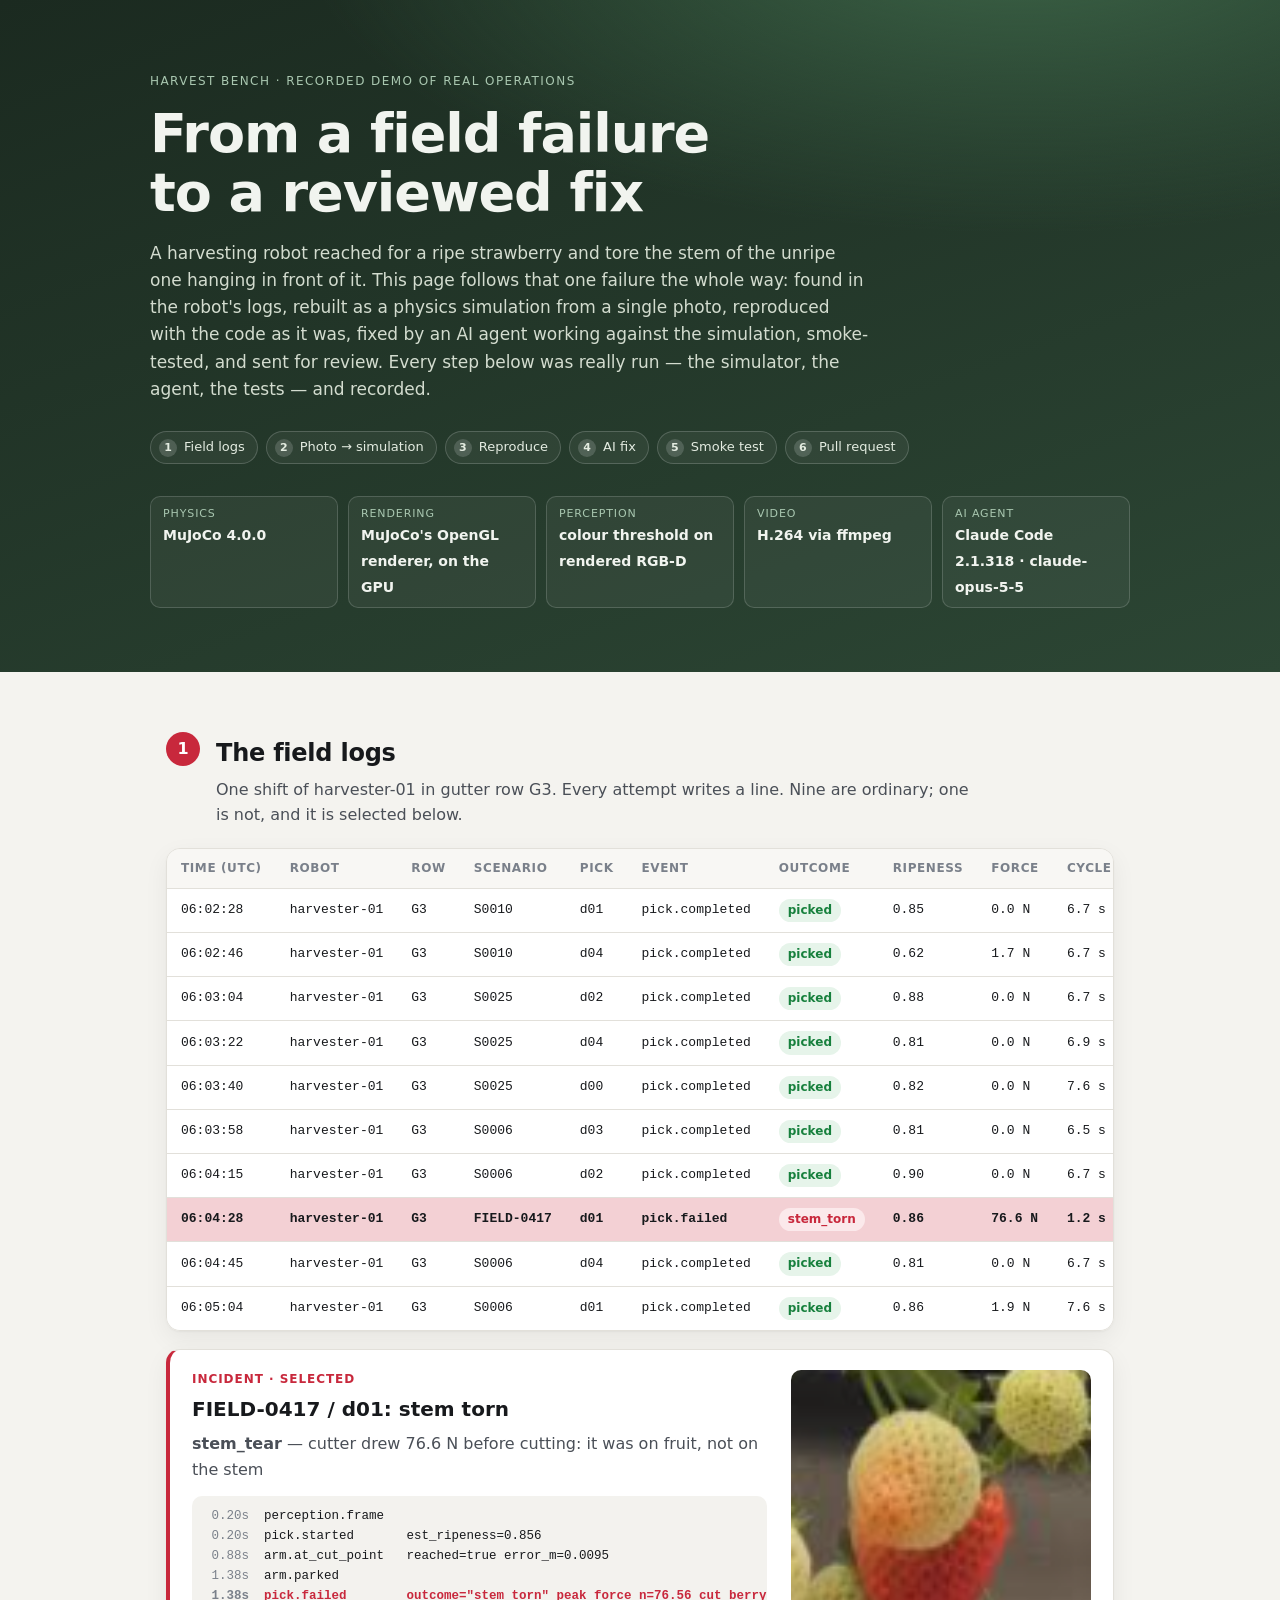
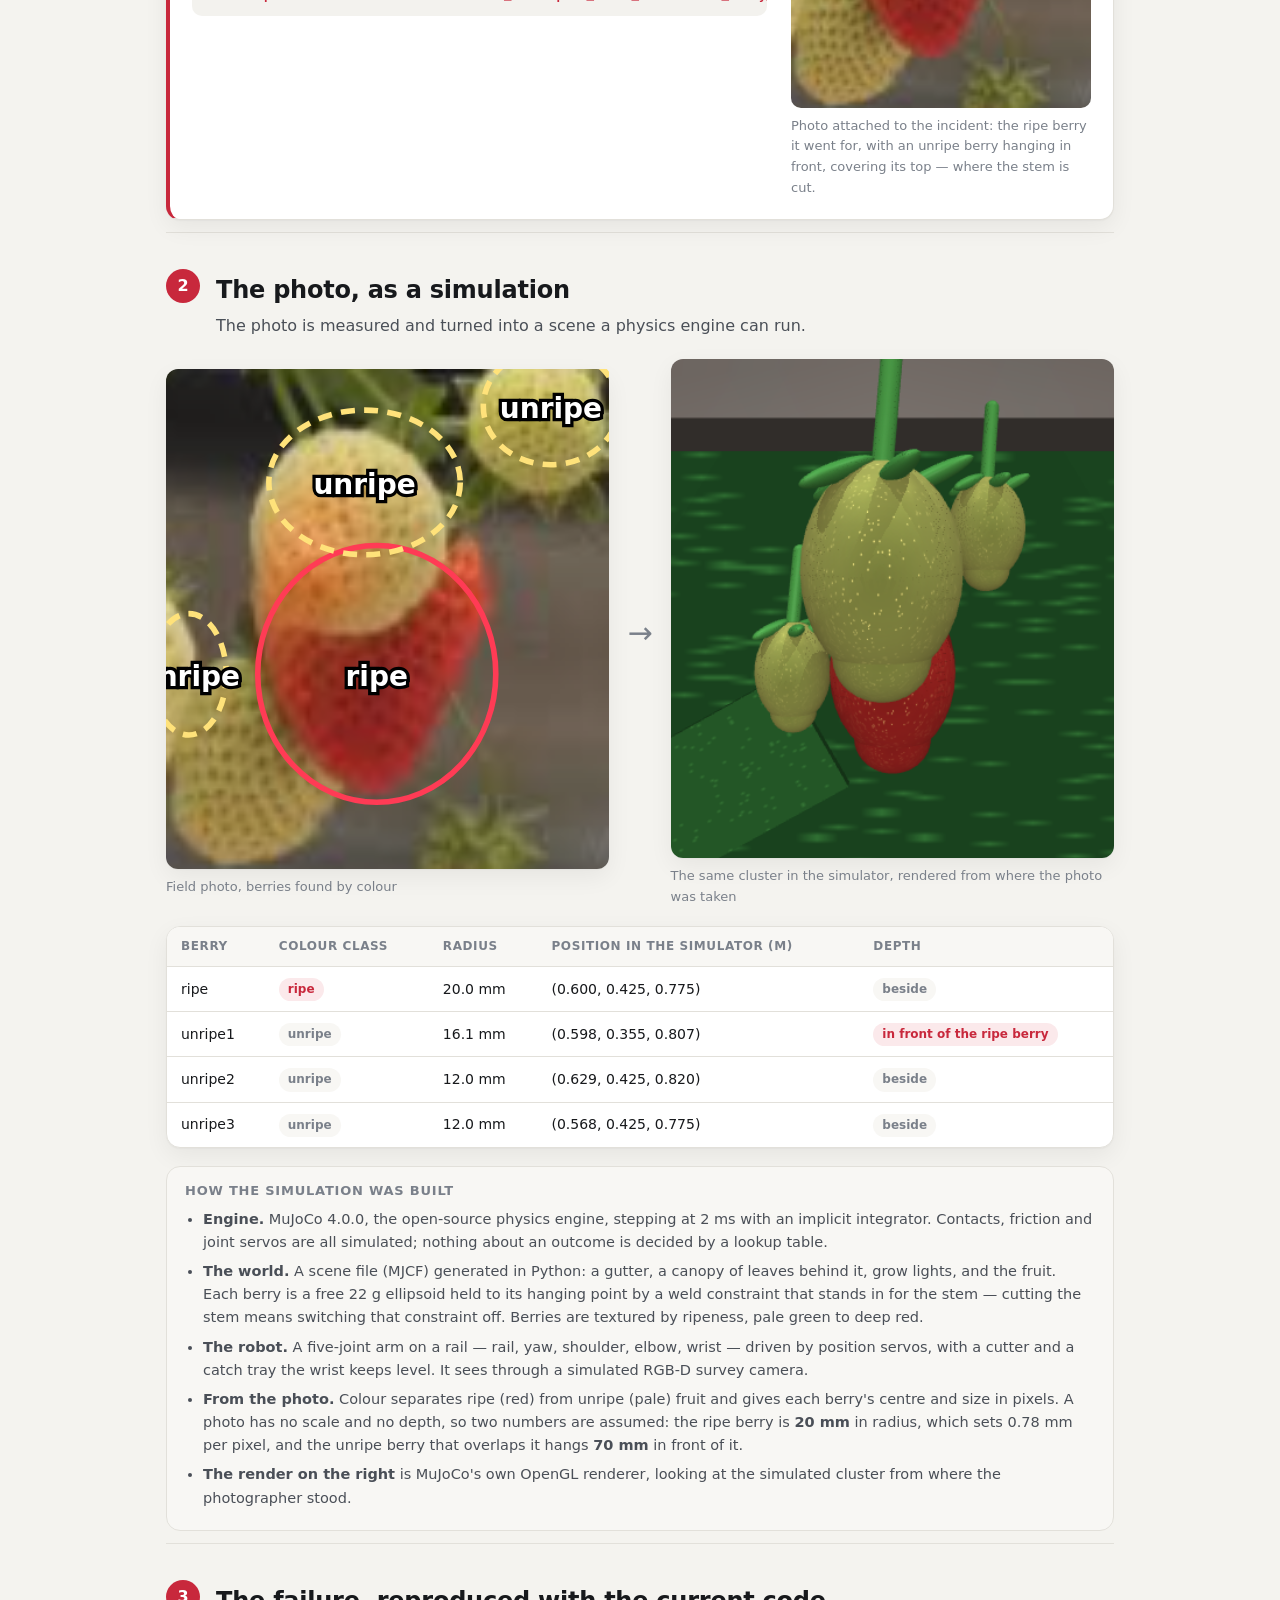
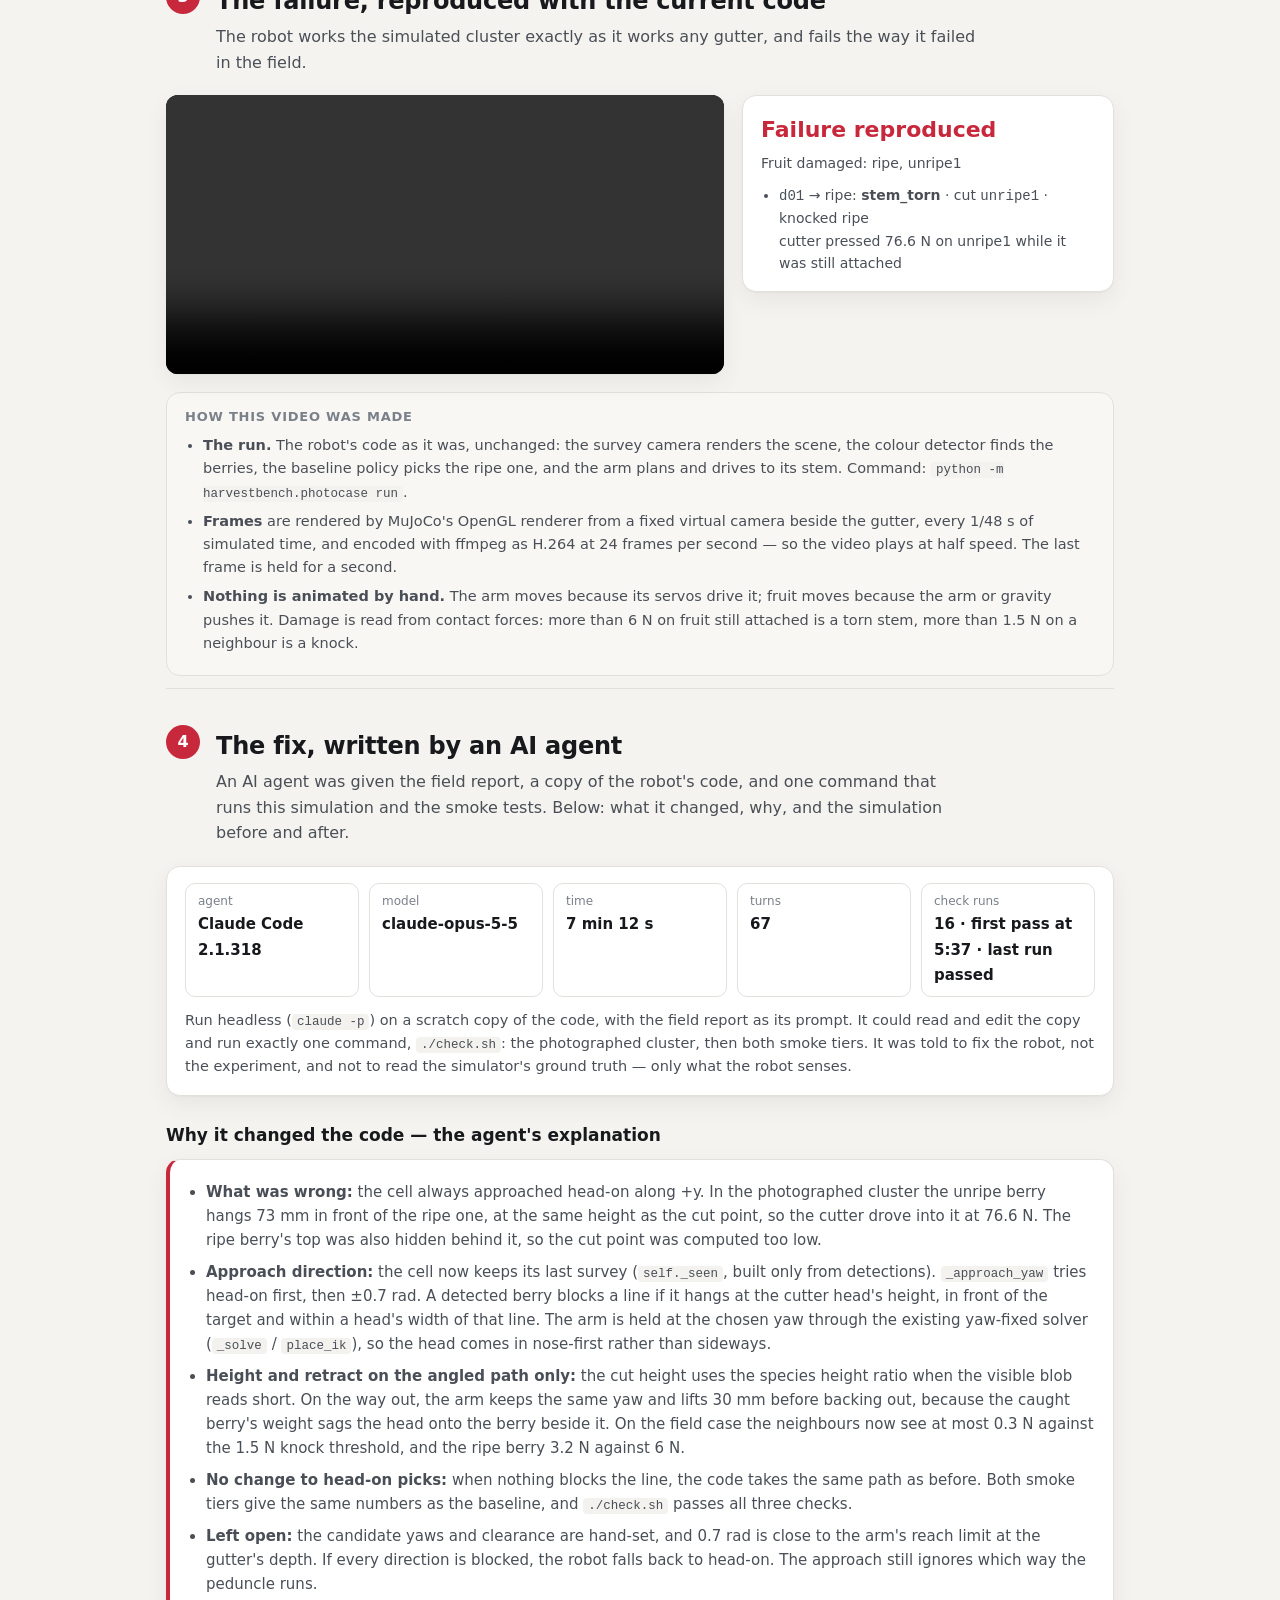
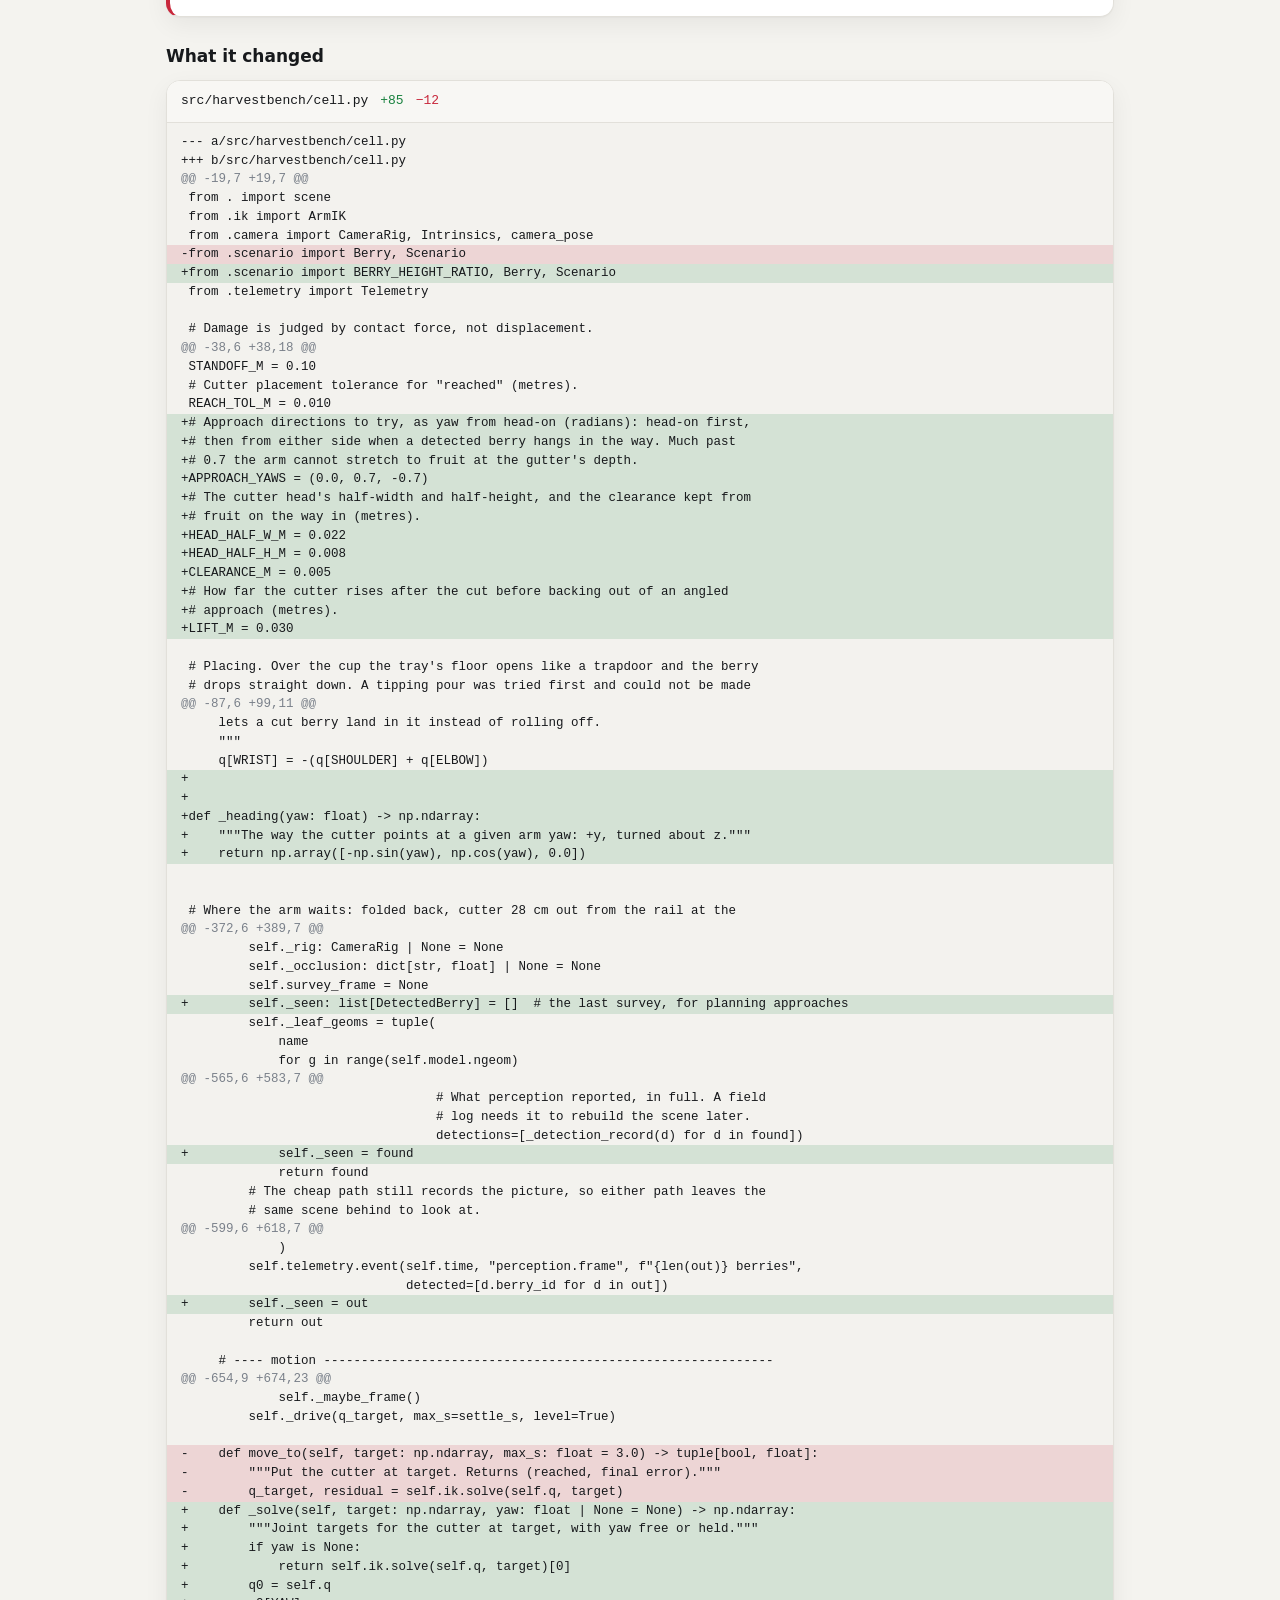
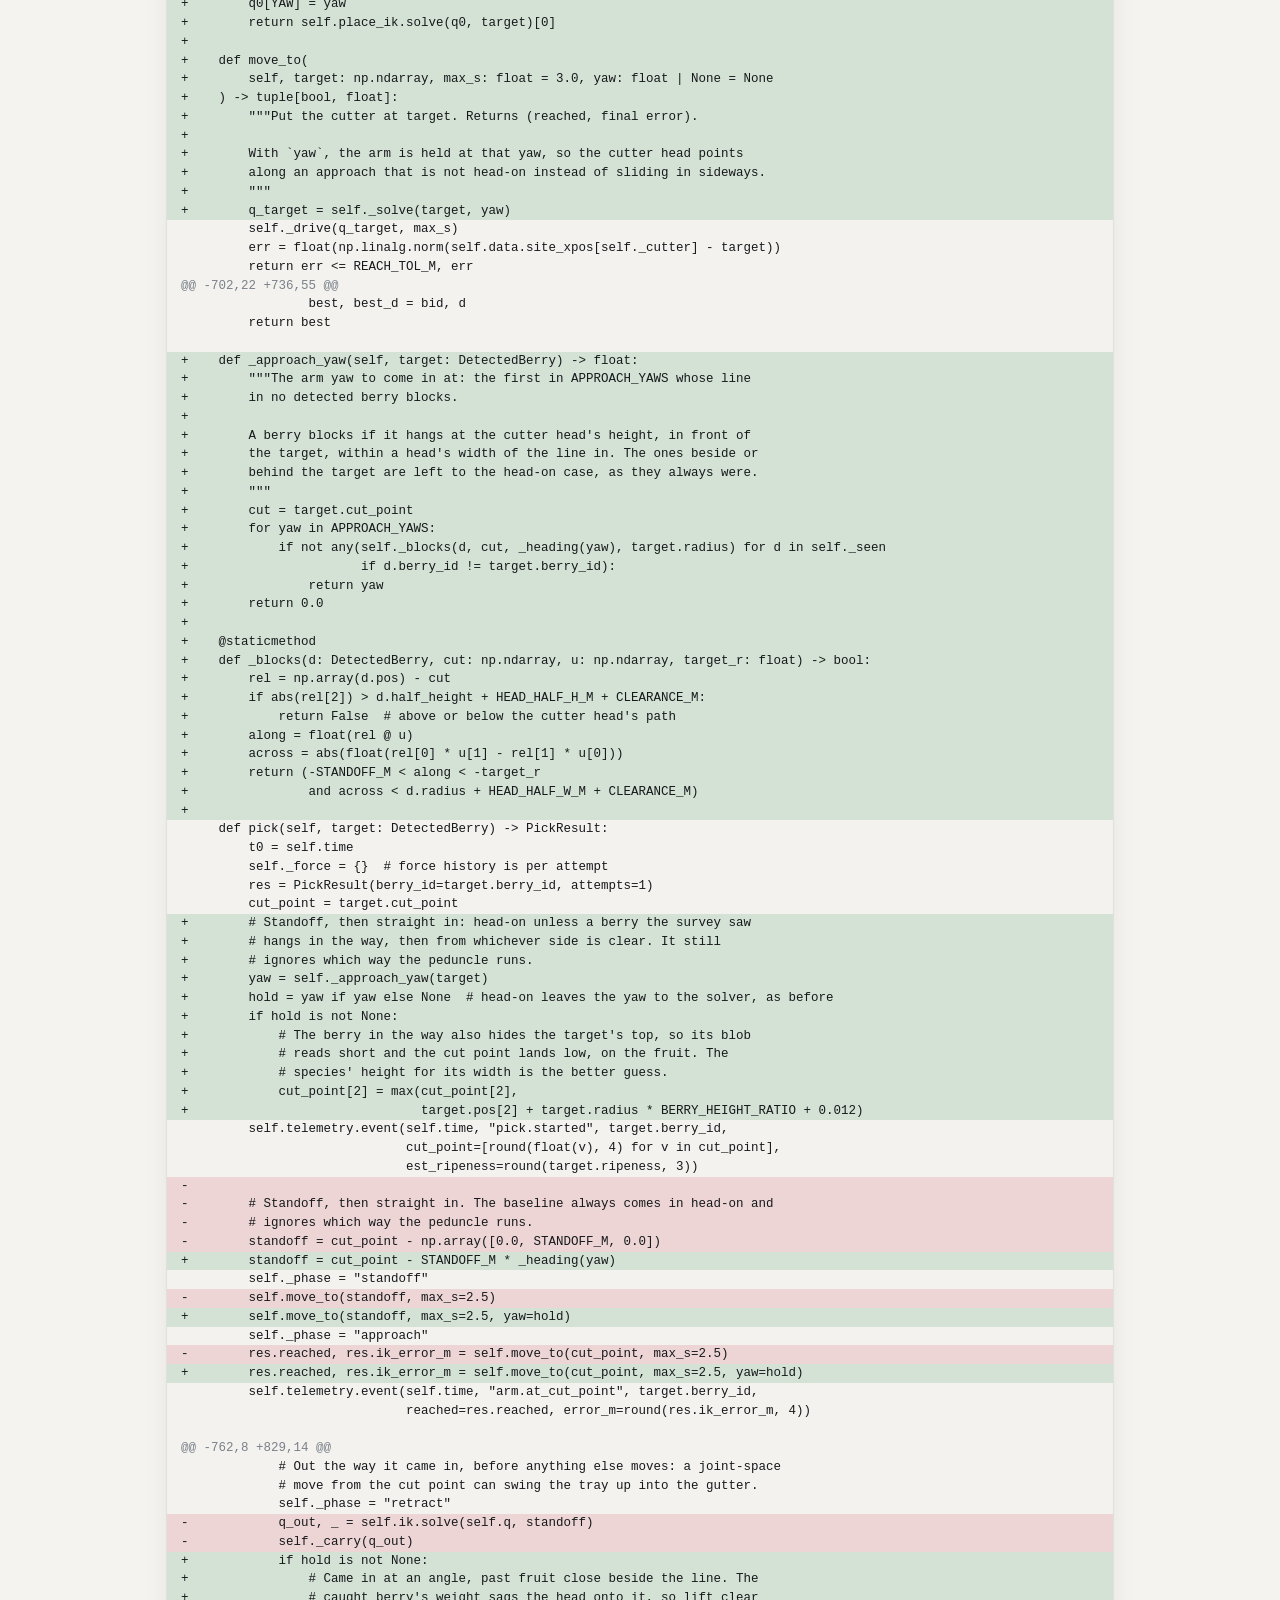
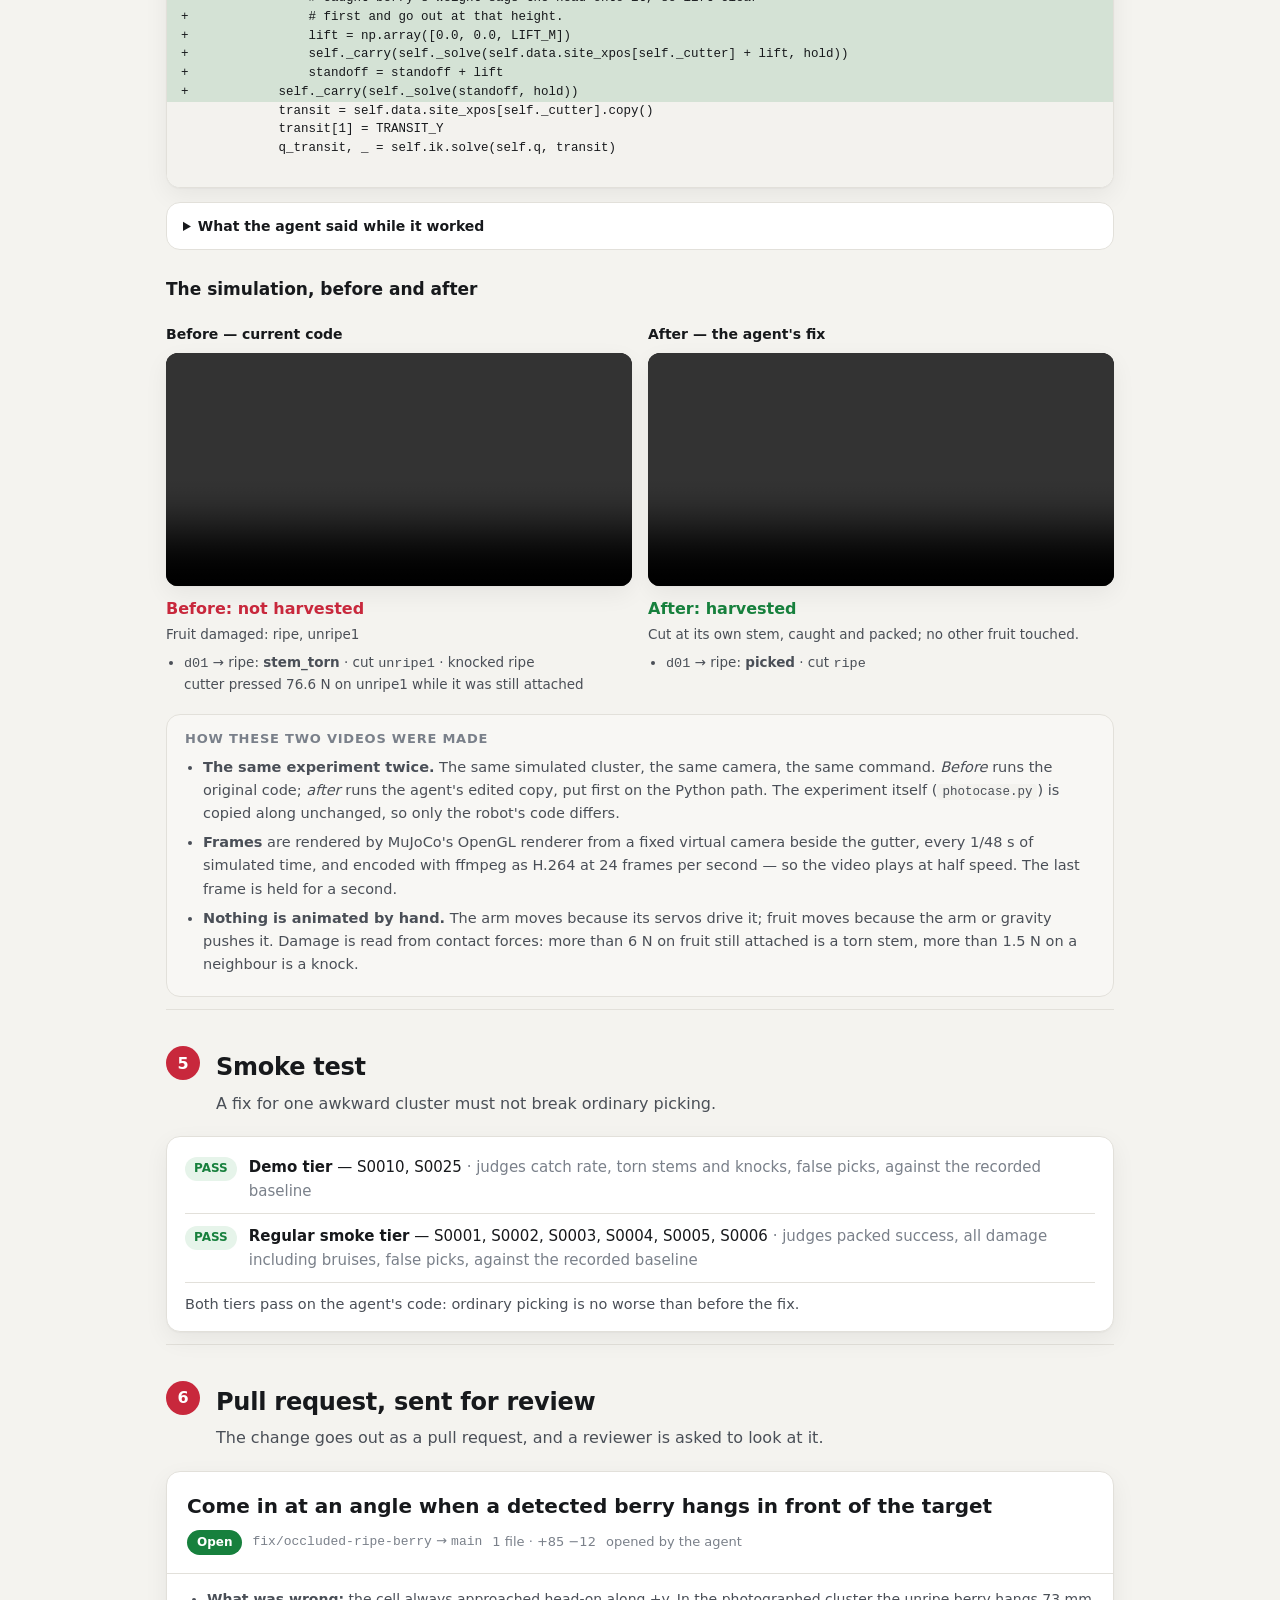
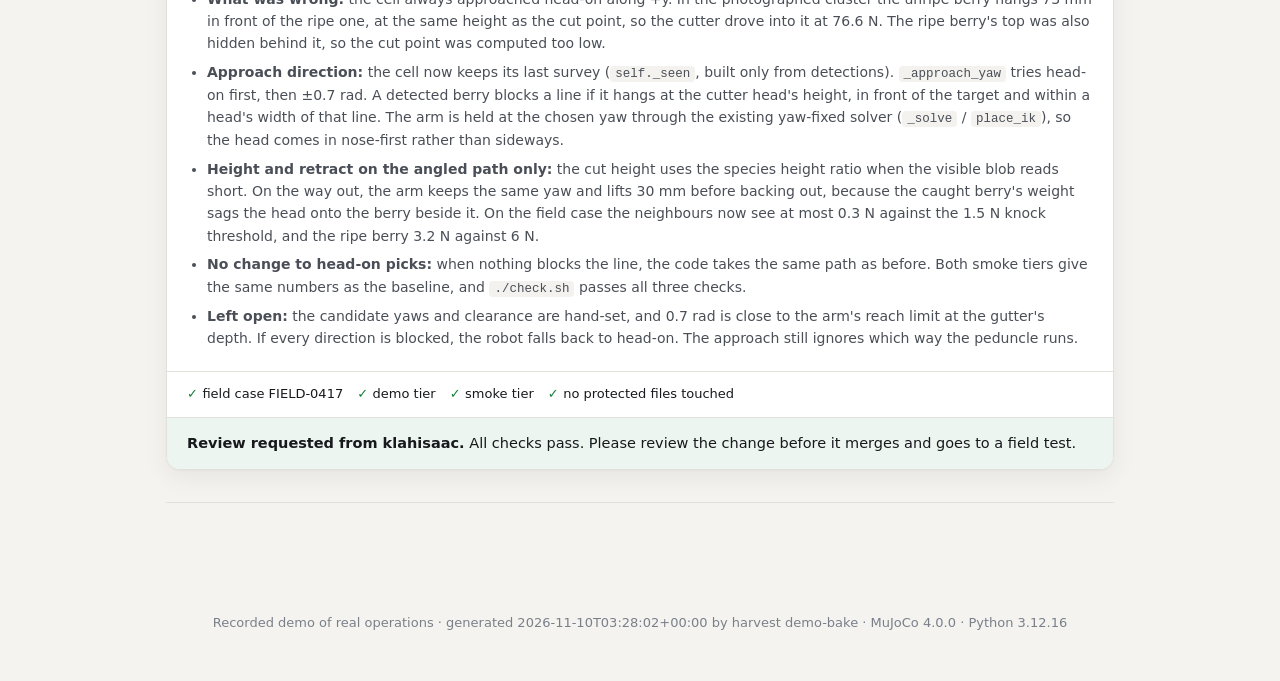
==== web/index.html @ d5014c85 "Strawberry Harvest Bench: a simulation-first bench for a harvesting robot A MuJoCo cell with a five-" ====
<!doctype html>
<html lang="en">
<head>
<meta charset="utf-8">
<meta name="viewport" content="width=device-width, initial-scale=1">
<title>Field Failure to Fix</title>
<meta name="description" content="A recorded demo of real operations. A strawberry-harvesting robot fails in the field. Its log and a photo become a physics simulation, an AI agent fixes the code against it, the fix is smoke-tested, and a pull request goes out for review.">
<link rel="icon" href="data:,">
<link rel="stylesheet" href="demo.css">
</head>
<body>

<header class="hero">
  <div class="hero-inner">
    <p class="eyebrow">Harvest Bench · recorded demo of real operations</p>
    <h1>From a field failure<br>to a reviewed fix</h1>
    <p class="lede">A harvesting robot reached for a ripe strawberry and tore the stem of the unripe
      one hanging in front of it. This page follows that one failure the whole way: found in the
      robot's logs, rebuilt as a physics simulation from a single photo, reproduced with the code as
      it was, fixed by an AI agent working against the simulation, smoke-tested, and sent for review.
      Every step below was really run — the simulator, the agent, the tests — and recorded.</p>
    <ol class="flow" aria-label="The steps">
      <li><a href="#step1">Field logs</a></li><li><a href="#step2">Photo → simulation</a></li>
      <li><a href="#step3">Reproduce</a></li><li><a href="#step4">AI fix</a></li>
      <li><a href="#step5">Smoke test</a></li><li><a href="#step6">Pull request</a></li>
    </ol>
    <div class="stack" id="stack"></div>
  </div>
</header>

<main>

  <section class="step" id="step1">
    <header class="step-head">
      <span class="step-num">1</span>
      <div><h2>The field logs</h2>
        <p>One shift of harvester-01 in gutter row G3. Every attempt writes a line. Nine are
          ordinary; one is not, and it is selected below.</p></div>
    </header>
    <div class="card flush"><table class="log" id="logTable"></table></div>
    <div class="incident">
      <div class="incident-text">
        <p class="label">Incident · selected</p>
        <h3 id="incTitle"></h3>
        <p id="incWhy" class="why"></p>
        <div class="timeline" id="incEvents"></div>
      </div>
      <figure class="photo">
        <img src="demo/field-photo.png" alt="Field photo: a ripe red strawberry with an unripe pale one hanging in front of it">
        <figcaption>Photo attached to the incident: the ripe berry it went for, with an unripe
          berry hanging in front, covering its top — where the stem is cut.</figcaption>
      </figure>
    </div>
  </section>

  <section class="step" id="step2">
    <header class="step-head">
      <span class="step-num">2</span>
      <div><h2>The photo, as a simulation</h2>
        <p>The photo is measured and turned into a scene a physics engine can run.</p></div>
    </header>
    <div class="triptych">
      <figure class="frame">
        <div class="overlay-wrap">
          <img src="demo/field-photo.png" alt="The field photo">
          <svg id="blobSvg" class="overlay" viewBox="0 0 95 107"></svg>
        </div>
        <figcaption>Field photo, berries found by colour</figcaption>
      </figure>
      <div class="arrow" aria-hidden="true">→</div>
      <figure class="frame">
        <img src="demo/sim-photo.png" alt="The same cluster, rendered in the simulator">
        <figcaption>The same cluster in the simulator, rendered from where the photo was taken</figcaption>
      </figure>
    </div>
    <div class="card flush"><table class="data" id="berryTable"></table></div>
    <div class="how" id="howSim"></div>
  </section>

  <section class="step" id="step3">
    <header class="step-head">
      <span class="step-num">3</span>
      <div><h2>The failure, reproduced with the current code</h2>
        <p>The robot works the simulated cluster exactly as it works any gutter, and fails the way
          it failed in the field.</p></div>
    </header>
    <div class="result">
      <video src="demo/before/attempt.mp4" controls muted playsinline loop autoplay></video>
      <div class="verdict-panel" id="beforeVerdict"></div>
    </div>
    <div class="how" id="howBefore"></div>
  </section>

  <section class="step" id="step4">
    <header class="step-head">
      <span class="step-num">4</span>
      <div><h2>The fix, written by an AI agent</h2>
        <p>An AI agent was given the field report, a copy of the robot's code, and one command that
          runs this simulation and the smoke tests. Below: what it changed, why, and the simulation
          before and after.</p></div>
    </header>
    <div class="agent-card" id="agentCard"></div>
    <h3 class="subhead">Why it changed the code — the agent's explanation</h3>
    <div class="explain" id="explain"></div>
    <h3 class="subhead">What it changed</h3>
    <div id="diff"></div>
    <details class="transcript"><summary>What the agent said while it worked</summary><div id="sayings"></div></details>
    <h3 class="subhead">The simulation, before and after</h3>
    <div class="compare">
      <figure><figcaption>Before — current code</figcaption>
        <video src="demo/before/attempt.mp4" controls muted playsinline loop autoplay></video>
        <div class="mini" id="cmpBefore"></div></figure>
      <figure><figcaption>After — the agent's fix</figcaption>
        <video src="demo/after/attempt.mp4" controls muted playsinline loop autoplay></video>
        <div class="mini" id="cmpAfter"></div></figure>
    </div>
    <div class="how" id="howCompare"></div>
  </section>

  <section class="step" id="step5">
    <header class="step-head">
      <span class="step-num">5</span>
      <div><h2>Smoke test</h2>
        <p>A fix for one awkward cluster must not break ordinary picking.</p></div>
    </header>
    <div class="smoke" id="smoke"></div>
  </section>

  <section class="step" id="step6">
    <header class="step-head">
      <span class="step-num">6</span>
      <div><h2>Pull request, sent for review</h2>
        <p>The change goes out as a pull request, and a reviewer is asked to look at it.</p></div>
    </header>
    <div class="pr" id="pr"></div>
  </section>

</main>

<footer class="foot" id="foot"></footer>

<script src="demo/data.js"></script>
<script src="demo.js"></script>
</body>
</html>
---- web/demo.css ----
/* Harvest Bench demo page. */

:root {
  color-scheme: light dark;
  --bg: #f4f3ef;
  --surface: #ffffff;
  --surface-2: #f8f7f4;
  --ink: #17191c;
  --ink-2: #4a4f57;
  --muted: #7a808a;
  --line: #e2e0da;
  --brand: #c8283c;
  --brand-ink: #ffffff;
  --brand-soft: #fbe9eb;
  --ok: #17803d;
  --ok-soft: #e6f4ea;
  --bad: #c8283c;
  --bad-soft: #fbe9eb;
  --warn: #9a6700;
  --code-bg: #f3f2ee;
  --hero-a: #1b2a20;
  --hero-b: #2c4634;
  --radius: 14px;
  --shadow: 0 1px 2px rgba(20, 20, 20, 0.04), 0 8px 24px rgba(20, 20, 20, 0.06);
  --mono: ui-monospace, "SF Mono", SFMono-Regular, Menlo, Consolas, monospace;
}

@media (prefers-color-scheme: dark) {
  :root:not([data-theme="light"]) {
    --bg: #121315;
    --surface: #1b1d20;
    --surface-2: #202326;
    --ink: #eceef0;
    --ink-2: #b6bbc2;
    --muted: #8b919a;
    --line: #2d3136;
    --brand: #ff5b6e;
    --brand-ink: #1b0d10;
    --brand-soft: #3a1a1f;
    --ok: #4cc77b;
    --ok-soft: #15301f;
    --bad: #ff5b6e;
    --bad-soft: #3a1a1f;
    --warn: #e2a63b;
    --code-bg: #16181b;
    --shadow: 0 1px 2px rgba(0, 0, 0, 0.3), 0 8px 24px rgba(0, 0, 0, 0.35);
  }
}
:root[data-theme="dark"] {
  --bg: #121315; --surface: #1b1d20; --surface-2: #202326; --ink: #eceef0; --ink-2: #b6bbc2;
  --muted: #8b919a; --line: #2d3136; --brand: #ff5b6e; --brand-ink: #1b0d10; --brand-soft: #3a1a1f;
  --ok: #4cc77b; --ok-soft: #15301f; --bad: #ff5b6e; --bad-soft: #3a1a1f; --warn: #e2a63b;
  --code-bg: #16181b; --shadow: 0 1px 2px rgba(0, 0, 0, 0.3), 0 8px 24px rgba(0, 0, 0, 0.35);
}

* { box-sizing: border-box; }
html { scroll-behavior: smooth; }
body {
  margin: 0; background: var(--bg); color: var(--ink);
  font: 16px/1.6 ui-sans-serif, system-ui, -apple-system, "Segoe UI", Roboto, sans-serif;
  -webkit-font-smoothing: antialiased;
}
img, video { max-width: 100%; display: block; }
code, pre { font-family: var(--mono); }

/* ---- hero ---- */
.hero {
  background: radial-gradient(1200px 500px at 80% -10%, #3c6447 0%, transparent 60%),
              linear-gradient(160deg, var(--hero-a), var(--hero-b));
  color: #f1f4ef; padding: 72px 16px 64px;
}
.hero-inner { max-width: 980px; margin: 0 auto; }
.eyebrow { text-transform: uppercase; letter-spacing: 0.12em; font-size: 12px; color: #a9c7b0; margin: 0 0 14px; }
.hero h1 { font-size: clamp(34px, 5vw, 54px); line-height: 1.08; letter-spacing: -0.02em; margin: 0 0 18px; }
.lede { max-width: 720px; font-size: 17px; color: #d3dccf; margin: 0 0 28px; }
.flow { display: flex; flex-wrap: wrap; gap: 8px; padding: 0; margin: 0 0 32px; list-style: none; counter-reset: f; }
.flow li {
  counter-increment: f; font-size: 13px; color: #e4ece1;
  border: 1px solid rgba(255, 255, 255, 0.18); border-radius: 999px; padding: 5px 12px 5px 8px;
  background: rgba(255, 255, 255, 0.05);
}
.flow li::before {
  content: counter(f); display: inline-grid; place-items: center; width: 18px; height: 18px;
  margin-right: 7px; border-radius: 50%; background: rgba(255, 255, 255, 0.16); font-size: 11px; font-weight: 700;
}

/* ---- buttons ---- */
.btn {
  font: inherit; font-weight: 600; font-size: 15px; cursor: pointer;
  border-radius: 10px; padding: 10px 18px; border: 1px solid var(--line);
  background: var(--surface); color: var(--ink); transition: transform 0.06s, opacity 0.2s;
}
.btn:active { transform: translateY(1px); }
.btn[disabled] { opacity: 0.45; cursor: not-allowed; }
.btn-primary { background: var(--brand); border-color: var(--brand); color: var(--brand-ink); }
.hero .btn-primary { background: #ff5b6e; border-color: #ff5b6e; color: #1b0d10; }
.btn-lg { font-size: 17px; padding: 14px 26px; border-radius: 12px; }

/* ---- progress rail ---- */
.rail {
  position: sticky; top: 0; z-index: 20; background: color-mix(in srgb, var(--bg) 88%, transparent);
  backdrop-filter: blur(8px); border-bottom: 1px solid var(--line);
}
.rail ol { max-width: 980px; margin: 0 auto; padding: 10px 16px; display: flex; gap: 6px; list-style: none; overflow-x: auto; }
.rail li {
  flex: 1 0 auto; text-align: center; font-size: 13px; color: var(--muted);
  padding: 6px 10px; border-radius: 8px; white-space: nowrap;
}
.rail li.on { color: var(--ink); background: var(--surface); box-shadow: var(--shadow); font-weight: 600; }
.rail li.done { color: var(--ok); }

/* ---- steps ---- */
main { max-width: 980px; margin: 0 auto; padding: 24px 16px 80px; }
.step { padding: 36px 0 12px; border-bottom: 1px solid var(--line); animation: rise 0.35s ease-out; }
@keyframes rise { from { opacity: 0; transform: translateY(8px); } to { opacity: 1; transform: none; } }
.step-head { display: flex; gap: 16px; align-items: flex-start; margin-bottom: 20px; }
.step-num {
  flex: 0 0 auto; width: 34px; height: 34px; border-radius: 50%; display: grid; place-items: center;
  background: var(--brand); color: var(--brand-ink); font-weight: 700;
}
.step-head h2 { margin: 2px 0 4px; font-size: 24px; letter-spacing: -0.01em; }
.step-head p { margin: 0; color: var(--ink-2); max-width: 760px; }
.next { margin: 24px 0 8px; display: flex; justify-content: flex-end; }
.action { display: flex; align-items: center; gap: 14px; margin-bottom: 18px; flex-wrap: wrap; }
.status { color: var(--muted); font-size: 14px; }
.status .spin {
  display: inline-block; width: 14px; height: 14px; border-radius: 50%; vertical-align: -2px; margin-right: 8px;
  border: 2px solid var(--line); border-top-color: var(--brand); animation: spin 0.8s linear infinite;
}
@keyframes spin { to { transform: rotate(360deg); } }

.card { background: var(--surface); border: 1px solid var(--line); border-radius: var(--radius); box-shadow: var(--shadow); }
.card.flush { overflow-x: auto; }

/* ---- tables ---- */
table { border-collapse: collapse; width: 100%; font-size: 14px; }
th, td { text-align: left; padding: 10px 14px; border-bottom: 1px solid var(--line); white-space: nowrap; }
th { font-size: 12px; text-transform: uppercase; letter-spacing: 0.05em; color: var(--muted); font-weight: 600; background: var(--surface-2); }
tr:last-child td { border-bottom: none; }
td.num { font-variant-numeric: tabular-nums; }
.log td { font-family: var(--mono); font-size: 13px; }
.log tr.abnormal td { background: var(--bad-soft); }
.log tr.abnormal { cursor: pointer; }
.log tr.abnormal:hover td { filter: brightness(0.97); }
.log tr.picked-row td { background: color-mix(in srgb, var(--bad) 22%, var(--surface)); font-weight: 600; }
.pill { display: inline-block; font-size: 12px; font-family: ui-sans-serif, system-ui; font-weight: 600; padding: 2px 9px; border-radius: 999px; }
.pill.ok { color: var(--ok); background: var(--ok-soft); }
.pill.bad { color: var(--bad); background: var(--bad-soft); }
.pill.muted { color: var(--muted); background: var(--surface-2); }

/* ---- incident ---- */
.incident {
  margin-top: 18px; display: grid; grid-template-columns: 1fr 300px; gap: 24px;
  background: var(--surface); border: 1px solid var(--line); border-left: 4px solid var(--bad);
  border-radius: var(--radius); padding: 20px 22px; box-shadow: var(--shadow); animation: rise 0.3s ease-out;
}
.incident .label { margin: 0; font-size: 12px; text-transform: uppercase; letter-spacing: 0.08em; color: var(--bad); font-weight: 700; }
.incident h3 { margin: 4px 0 6px; font-size: 20px; }
.incident .why { margin: 0 0 14px; color: var(--ink-2); }
.timeline { font-family: var(--mono); font-size: 12.5px; background: var(--code-bg); border-radius: 10px; padding: 10px 12px; overflow-x: auto; }
.timeline div { white-space: pre; }
.timeline .t { color: var(--muted); }
.timeline .bad { color: var(--bad); font-weight: 600; }
.photo { margin: 0; }
.photo img { width: 100%; border-radius: 10px; image-rendering: auto; }
.photo figcaption, figure figcaption { font-size: 13px; color: var(--muted); margin-top: 8px; }

/* ---- step 2 ---- */
.triptych { display: grid; grid-template-columns: 1fr auto 1fr; gap: 18px; align-items: center; margin-bottom: 18px; }
.triptych .arrow { font-size: 30px; color: var(--muted); }
.frame { margin: 0; }
.frame img { width: 100%; aspect-ratio: 95 / 107; object-fit: cover; border-radius: 12px; box-shadow: var(--shadow); }
.overlay-wrap { position: relative; }
.overlay { position: absolute; inset: 0; width: 100%; height: 100%; }
.note { color: var(--ink-2); font-size: 14px; background: var(--surface-2); border: 1px dashed var(--line); border-radius: 10px; padding: 10px 14px; }

/* ---- results ---- */
.result { display: grid; grid-template-columns: 1.5fr 1fr; gap: 18px; align-items: start; }
video { width: 100%; border-radius: 12px; background: #000; box-shadow: var(--shadow); }
.verdict-panel { background: var(--surface); border: 1px solid var(--line); border-radius: var(--radius); padding: 16px 18px; box-shadow: var(--shadow); }
.verdict-panel .big { font-size: 22px; font-weight: 700; margin: 0 0 4px; }
.verdict-panel .big.ok { color: var(--ok); }
.verdict-panel .big.bad { color: var(--bad); }
.verdict-panel p { margin: 4px 0; color: var(--ink-2); font-size: 14px; }
.verdict-panel ul { margin: 10px 0 0; padding-left: 18px; font-size: 14px; color: var(--ink-2); }
.verdict-panel pre { font-size: 12px; background: var(--code-bg); border-radius: 8px; padding: 10px; overflow-x: auto; margin: 10px 0 0; }

/* ---- agent ---- */
.agent { background: #0f1113; color: #d9dde2; border-radius: var(--radius); box-shadow: var(--shadow); overflow: hidden; }
.agent-log { max-height: 520px; overflow-y: auto; padding: 16px 18px; font-size: 14px; }
.agent-log .row { display: grid; grid-template-columns: 64px 1fr; gap: 12px; padding: 7px 0; border-bottom: 1px solid #1d2125; }
.agent-log .row:last-child { border-bottom: none; }
.agent-log .when { color: #6c737c; font-family: var(--mono); font-size: 12px; padding-top: 2px; }
.agent-log .say { color: #eef1f4; white-space: pre-wrap; }
.agent-log .tool { font-family: var(--mono); font-size: 13px; color: #9ecbff; }
.agent-log .tool b { color: #ffd479; font-weight: 600; margin-right: 6px; }
.agent-log .stage { color: #8fd19e; font-size: 13px; }
.agent-log .err { color: #ff8a8a; white-space: pre-wrap; font-family: var(--mono); font-size: 12.5px; }
.agent-log pre { margin: 6px 0 0; background: #15181b; border-radius: 8px; padding: 8px 10px; font-size: 12px; overflow-x: auto; color: #c9ced4; max-height: 260px; }
.agent-log pre .add { color: #7ee2a8; }
.agent-log pre .del { color: #ff8a8a; }
.agent-log .badge { font-family: ui-sans-serif, system-ui; font-size: 11px; font-weight: 700; padding: 1px 7px; border-radius: 999px; margin-left: 8px; }
.agent-log .badge.ok { background: #1c4a2b; color: #8ff0b2; }
.agent-log .badge.bad { background: #4a1c22; color: #ffb0b8; }
.compare { display: grid; grid-template-columns: 1fr 1fr; gap: 16px; margin: 20px 0 16px; }
.compare figure { margin: 0; }
.compare figcaption { font-weight: 600; color: var(--ink); margin: 0 0 8px; font-size: 14px; }

/* ---- PR ---- */
.pr { background: var(--surface); border: 1px solid var(--line); border-radius: var(--radius); box-shadow: var(--shadow); margin-bottom: 20px; overflow: hidden; }
.pr-head { padding: 18px 20px; border-bottom: 1px solid var(--line); }
.pr-head h3 { margin: 0 0 8px; font-size: 20px; }
.pr-meta { display: flex; flex-wrap: wrap; gap: 10px; align-items: center; font-size: 13px; color: var(--muted); }
.pr-state { background: var(--ok); color: #fff; font-weight: 700; padding: 3px 10px; border-radius: 999px; font-size: 12px; }
.pr-body { padding: 6px 20px 14px; color: var(--ink-2); font-size: 14px; }
.pr-body ul { padding-left: 20px; margin: 8px 0; } .pr-body li { margin: 6px 0; }
.pr-body code { background: var(--code-bg); padding: 1px 5px; border-radius: 4px; font-size: 12.5px; }
.pr-checks { border-top: 1px solid var(--line); padding: 12px 20px; display: flex; flex-wrap: wrap; gap: 14px; font-size: 13px; }
.pr-checks span::before { content: "✓ "; color: var(--ok); font-weight: 700; }
.pr-checks span.fail::before { content: "✗ "; color: var(--bad); }
.diff-file { background: var(--surface); border: 1px solid var(--line); border-radius: var(--radius); margin-bottom: 14px; overflow: hidden; box-shadow: var(--shadow); }
.diff-file header { padding: 10px 14px; font-family: var(--mono); font-size: 13px; background: var(--surface-2); border-bottom: 1px solid var(--line); display: flex; gap: 12px; }
.diff-file header .add { color: var(--ok); } .diff-file header .del { color: var(--bad); }
.diff-file pre { margin: 0; padding: 10px 0; font-size: 12.5px; line-height: 1.5; overflow-x: auto; background: var(--code-bg); }
.diff-file pre span { display: block; padding: 0 14px; white-space: pre; }
.diff-file pre .add { background: color-mix(in srgb, var(--ok) 14%, transparent); }
.diff-file pre .del { background: color-mix(in srgb, var(--bad) 14%, transparent); }
.diff-file pre .hunk { color: var(--muted); }

.foot { text-align: center; color: var(--muted); font-size: 13px; padding: 30px 16px 50px; }

@media (max-width: 760px) {
  .incident, .result, .compare { grid-template-columns: 1fr; }
  .triptych { grid-template-columns: 1fr; }
  .triptych .arrow { transform: rotate(90deg); justify-self: center; }
  .hero { padding: 48px 16px; }
}

/* Grid children may shrink below their content, so a long log line scrolls
   inside its box instead of widening the page. */
.incident > *, .result > *, .compare > *, .triptych > * { min-width: 0; }

/* ---- static page additions ---- */
.flow a { color: inherit; text-decoration: none; }
.stack { display: grid; grid-template-columns: repeat(auto-fit, minmax(170px, 1fr)); gap: 10px; margin-top: 4px; }
.stack div { border: 1px solid rgba(255, 255, 255, 0.16); border-radius: 10px; padding: 8px 12px; background: rgba(255, 255, 255, 0.05); }
.stack span { display: block; font-size: 11px; text-transform: uppercase; letter-spacing: 0.08em; color: #a9c7b0; }
.stack b { font-weight: 600; font-size: 14px; color: #f1f4ef; }

.how { margin-top: 18px; background: var(--surface-2); border: 1px solid var(--line); border-radius: var(--radius); padding: 14px 18px; }
.how-title { margin: 0 0 6px; font-size: 13px; font-weight: 700; text-transform: uppercase; letter-spacing: 0.06em; color: var(--muted); }
.how ul { margin: 0; padding-left: 18px; color: var(--ink-2); font-size: 14.5px; }
.how li { margin: 6px 0; }
.how code, .agent-how code, .explain code, .smoke code { background: var(--code-bg); padding: 1px 5px; border-radius: 4px; font-size: 12.5px; }

.agent-card { background: var(--surface); border: 1px solid var(--line); border-radius: var(--radius); box-shadow: var(--shadow); padding: 16px 18px; }
.agent-stats { display: grid; grid-template-columns: repeat(auto-fit, minmax(150px, 1fr)); gap: 10px; }
.agent-stats div { border: 1px solid var(--line); border-radius: 10px; padding: 8px 12px; }
.agent-stats span { display: block; font-size: 12px; color: var(--muted); }
.agent-stats b { font-size: 15px; font-variant-numeric: tabular-nums; }
.agent-how { margin: 12px 0 0; color: var(--ink-2); font-size: 14.5px; }

.subhead { font-size: 17px; margin: 26px 0 10px; }
.explain { background: var(--surface); border: 1px solid var(--line); border-left: 4px solid var(--brand); border-radius: var(--radius); padding: 12px 18px; box-shadow: var(--shadow); color: var(--ink-2); font-size: 15px; }
.explain ul { padding-left: 18px; margin: 6px 0; } .explain li { margin: 8px 0; }

.transcript { margin: 4px 0 6px; background: var(--surface); border: 1px solid var(--line); border-radius: var(--radius); }
.transcript summary { cursor: pointer; padding: 12px 16px; font-weight: 600; font-size: 14px; }
.transcript .say { display: grid; grid-template-columns: 48px 1fr; gap: 10px; padding: 8px 16px; border-top: 1px solid var(--line); font-size: 14px; color: var(--ink-2); }
.transcript .say span { font-family: var(--mono); font-size: 12px; color: var(--muted); padding-top: 3px; }
.transcript .say p { margin: 0 0 6px; } .transcript .say ul { margin: 0; padding-left: 18px; }

.mini { margin-top: 10px; font-size: 13.5px; }
.mini .big { font-size: 16px; font-weight: 700; margin: 0 0 2px; }
.mini .big.ok { color: var(--ok); } .mini .big.bad { color: var(--bad); }
.mini p { margin: 2px 0; color: var(--ink-2); } .mini ul { margin: 6px 0 0; padding-left: 18px; color: var(--ink-2); }

.smoke { background: var(--surface); border: 1px solid var(--line); border-radius: var(--radius); box-shadow: var(--shadow); padding: 8px 18px; }
.smoke-row { display: flex; gap: 12px; align-items: baseline; padding: 10px 0; border-bottom: 1px solid var(--line); font-size: 15px; }
.smoke-note { margin: 10px 0 6px; color: var(--ink-2); font-size: 14.5px; }
.muted { color: var(--muted); }

.pr-review { border-top: 1px solid var(--line); padding: 14px 20px; background: color-mix(in srgb, var(--ok) 8%, var(--surface)); font-size: 14.5px; }
.pr-body p { margin: 8px 0; }
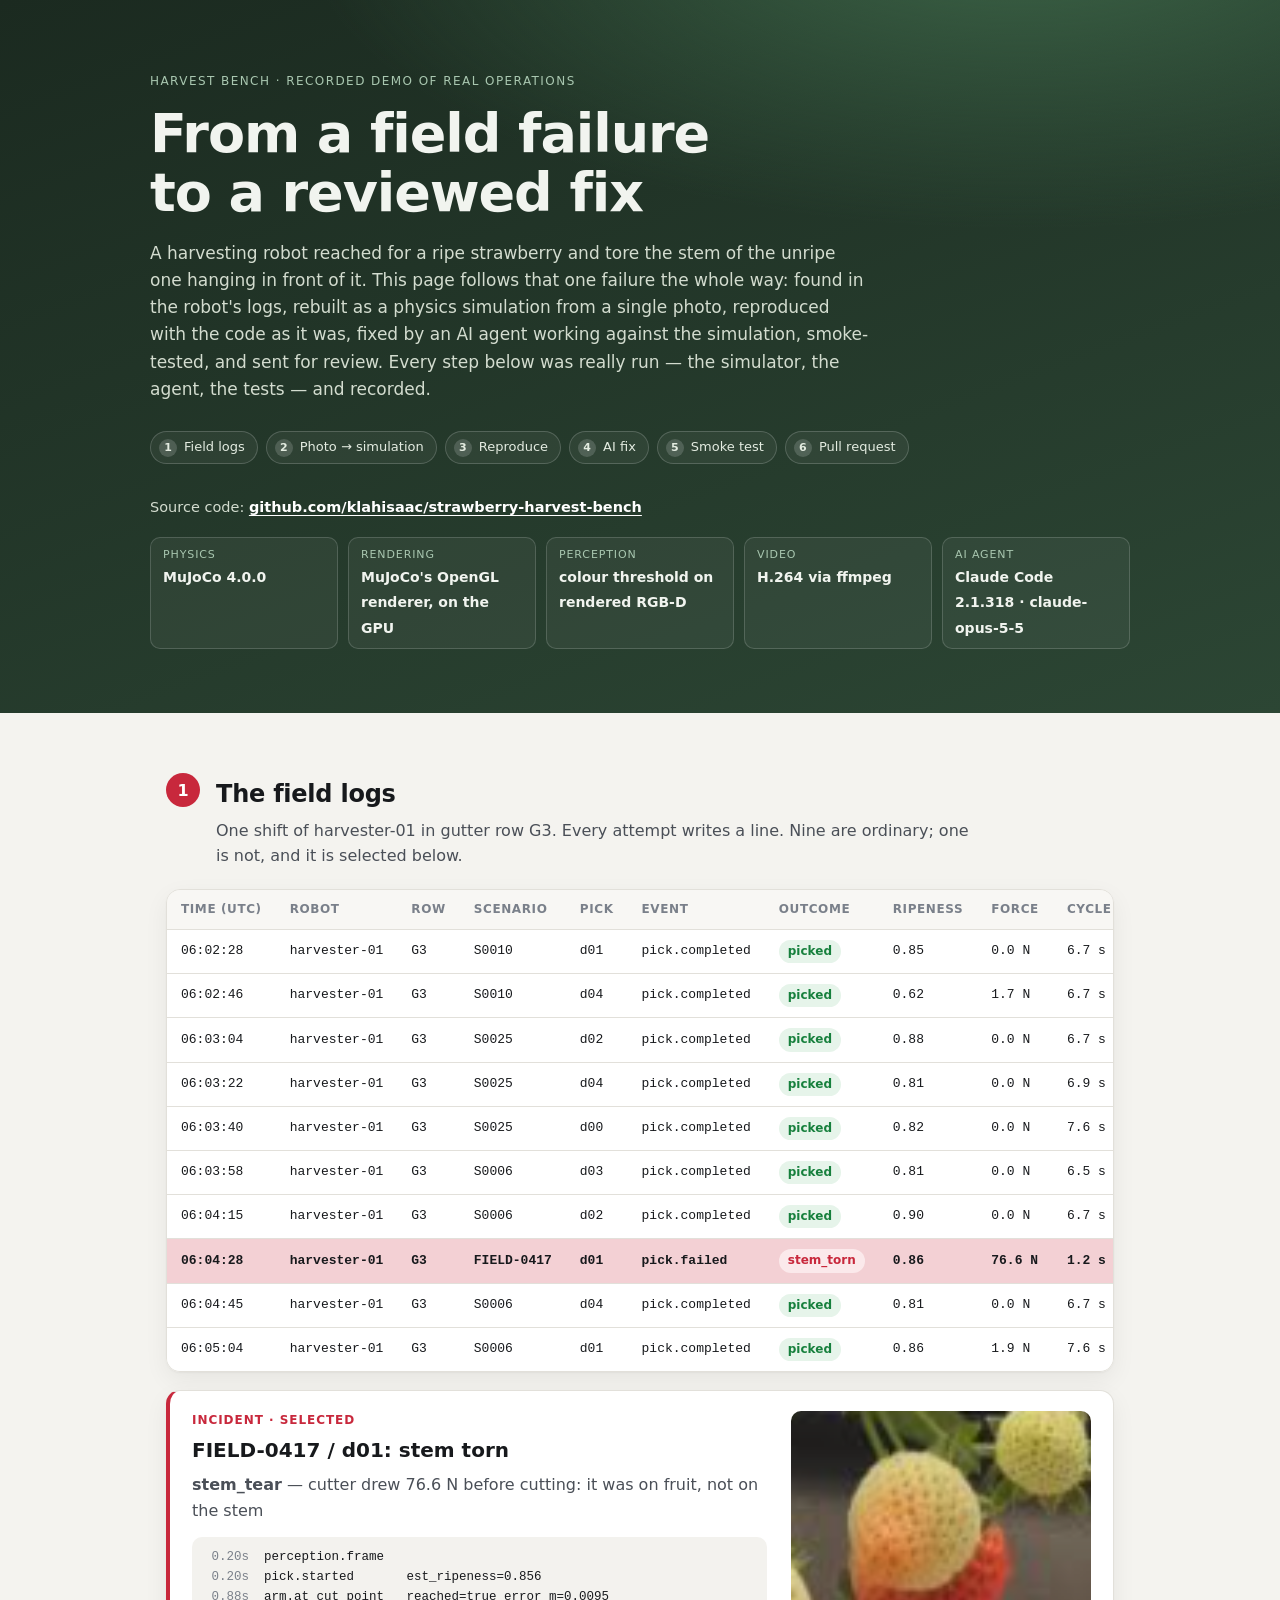
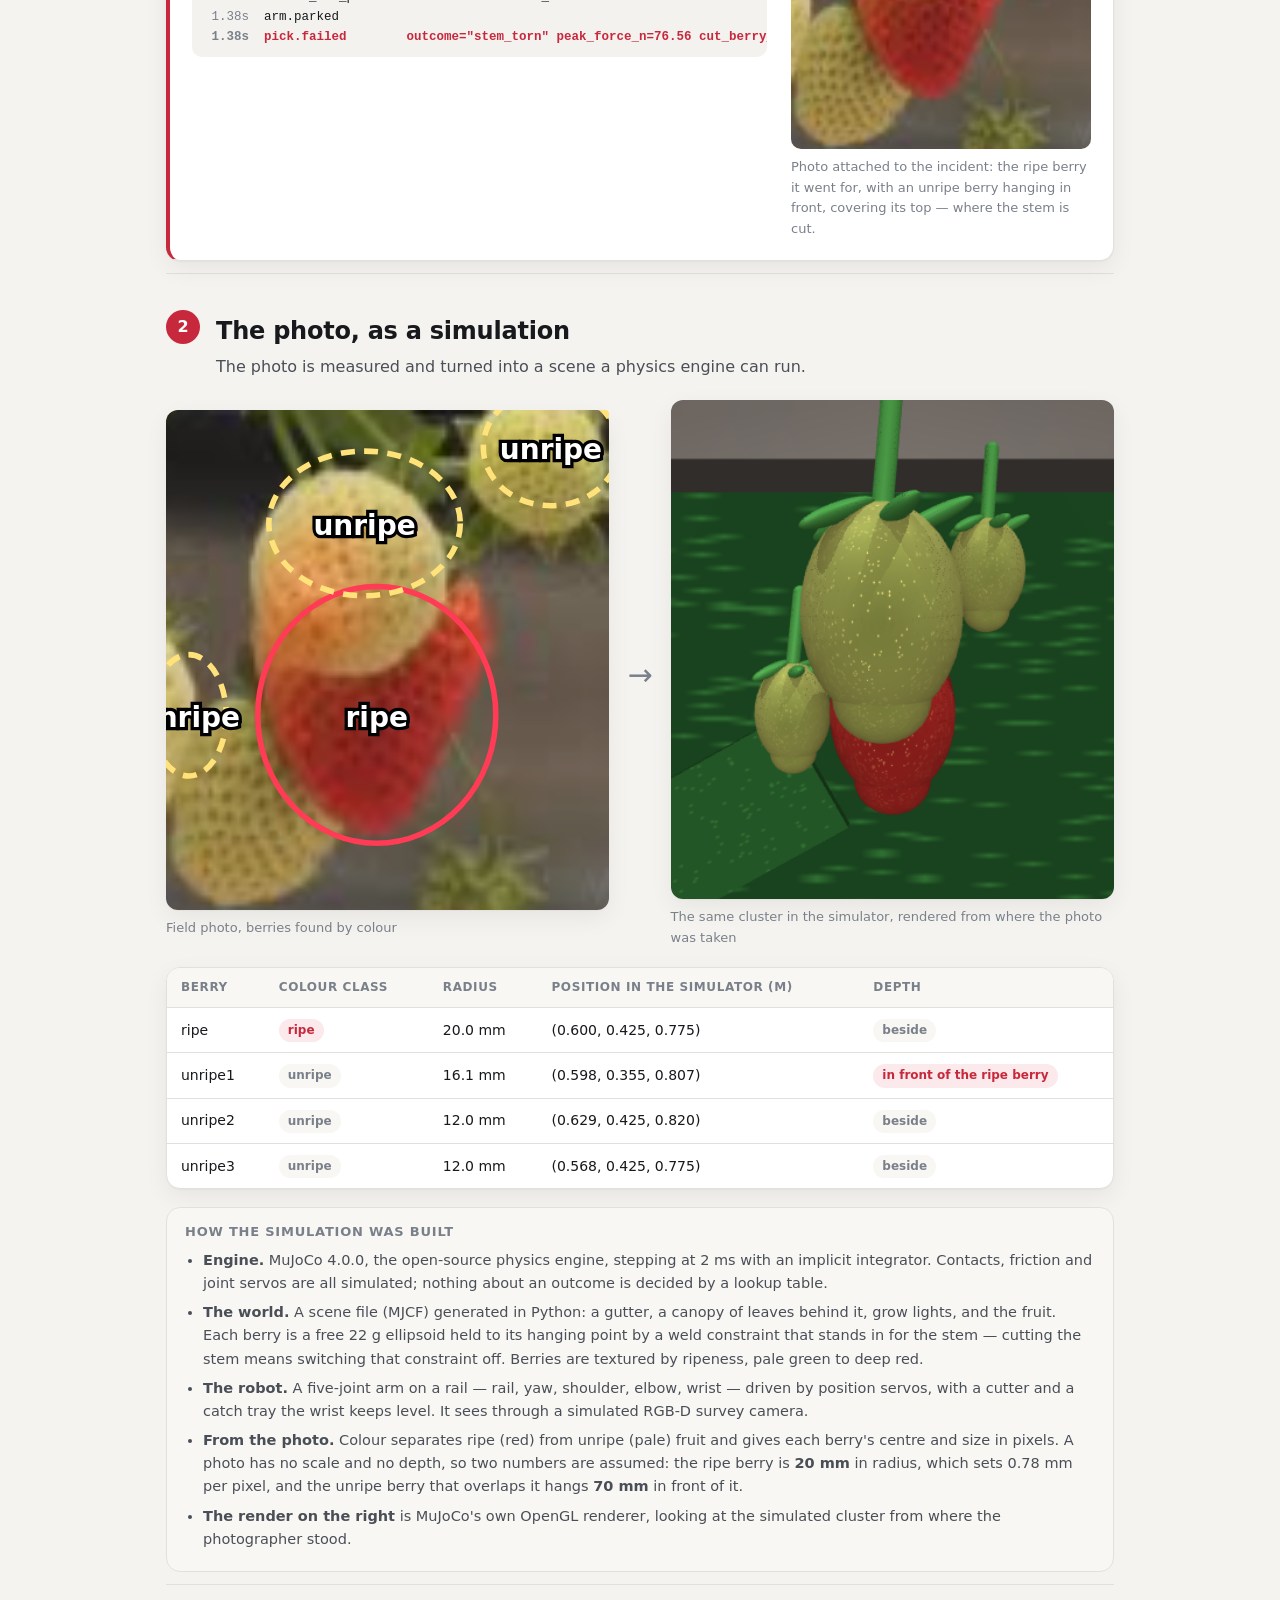
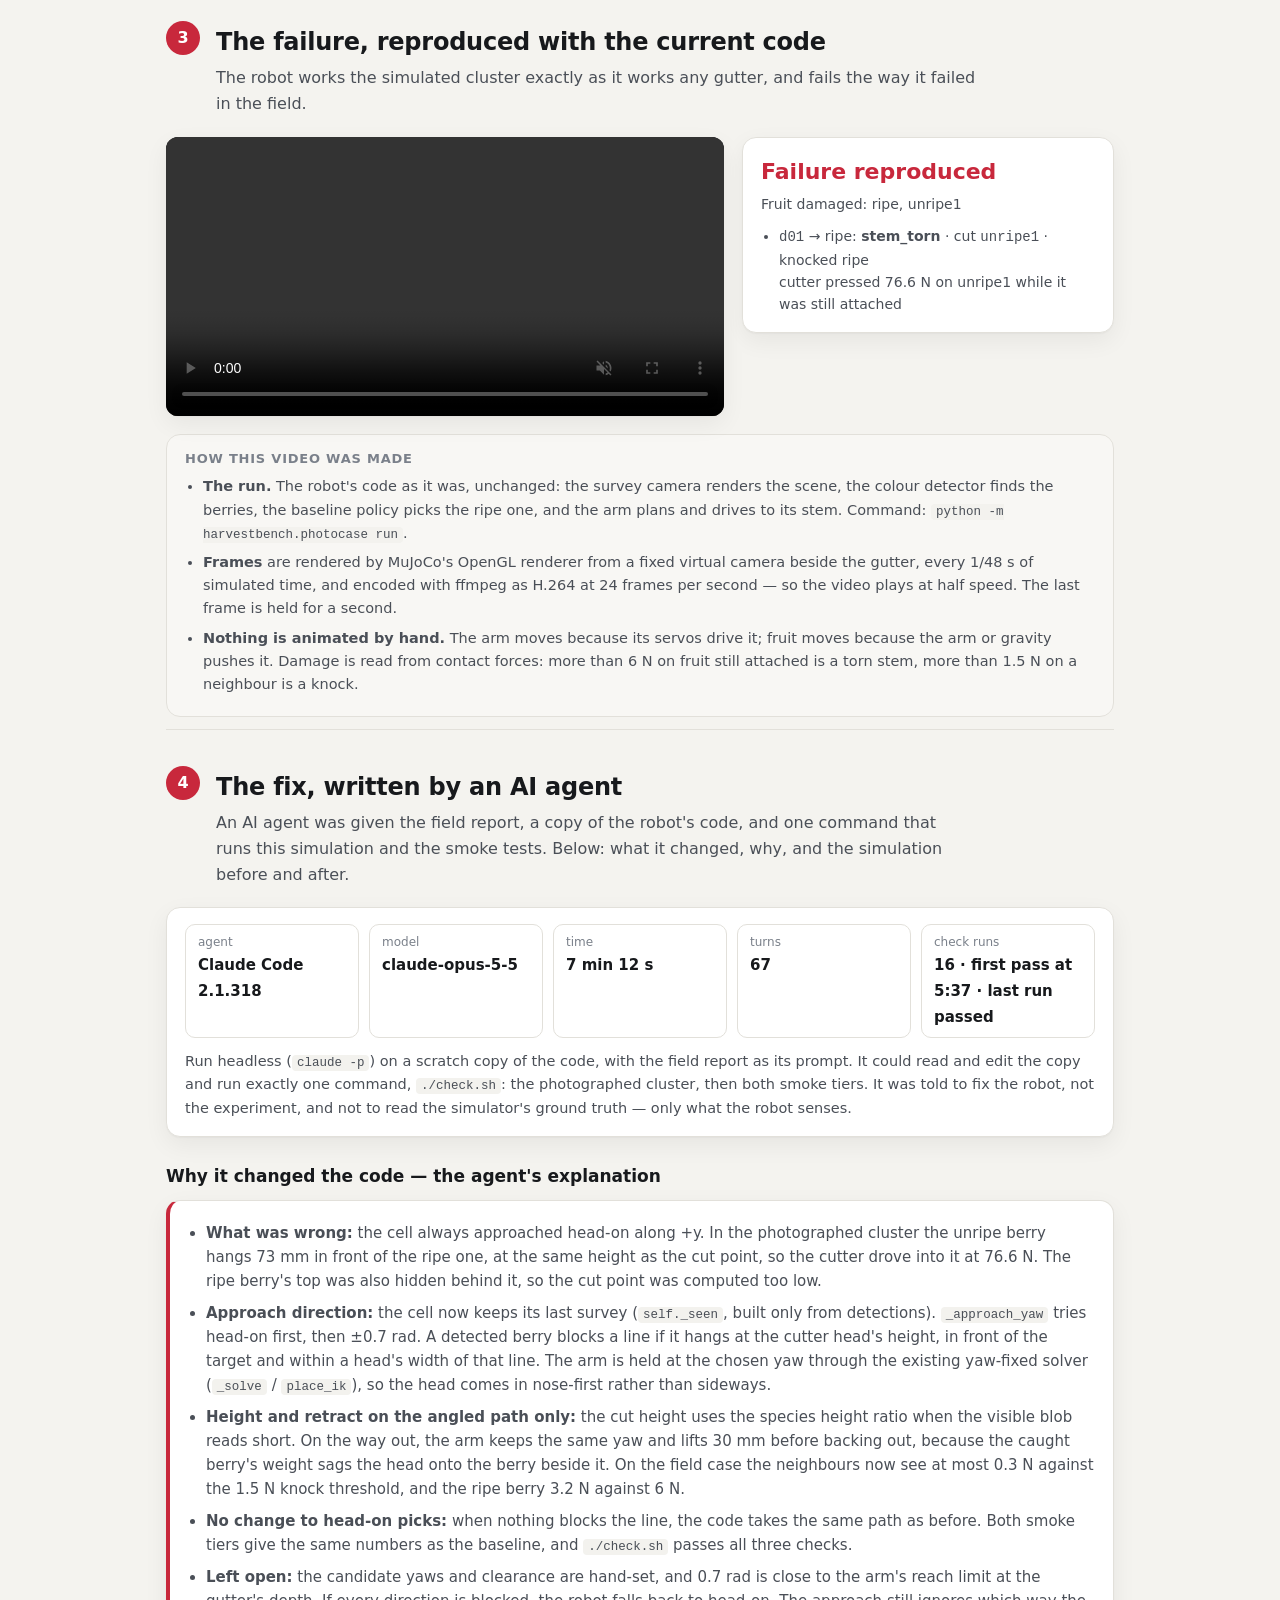
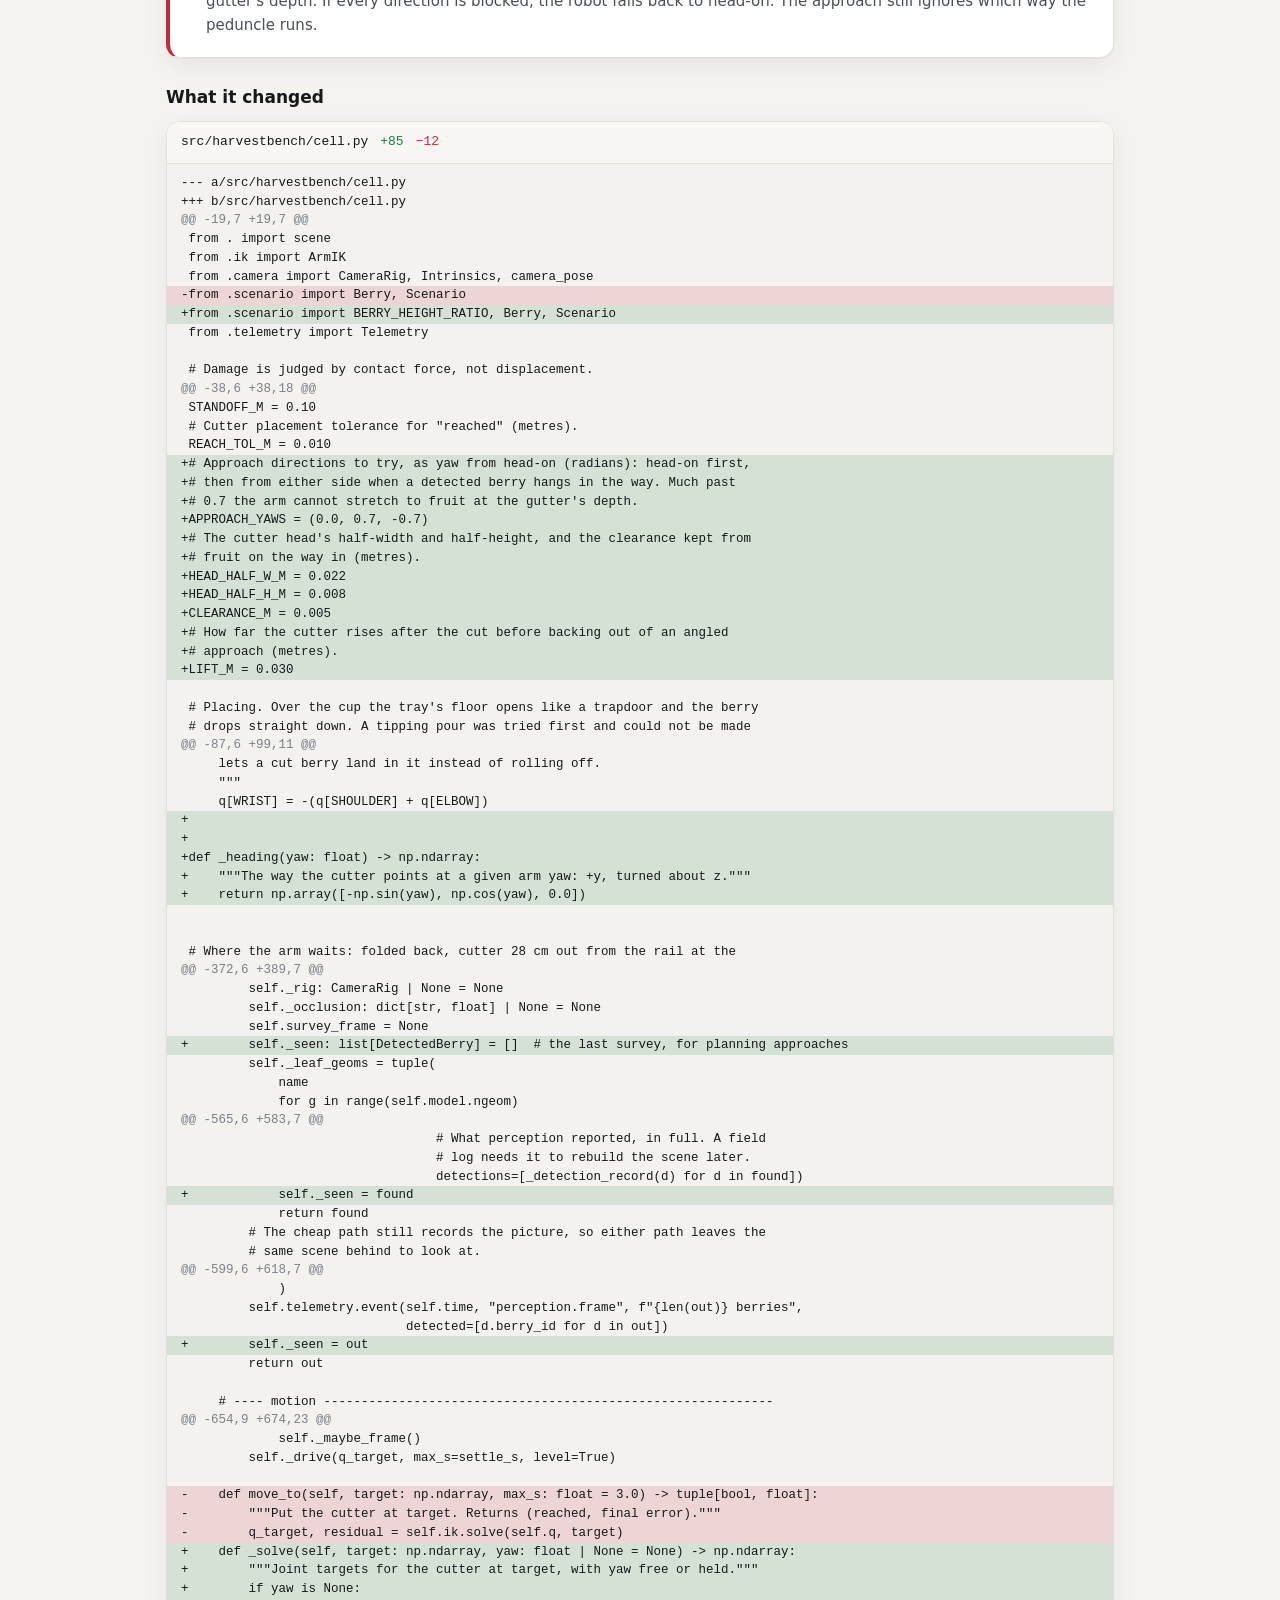
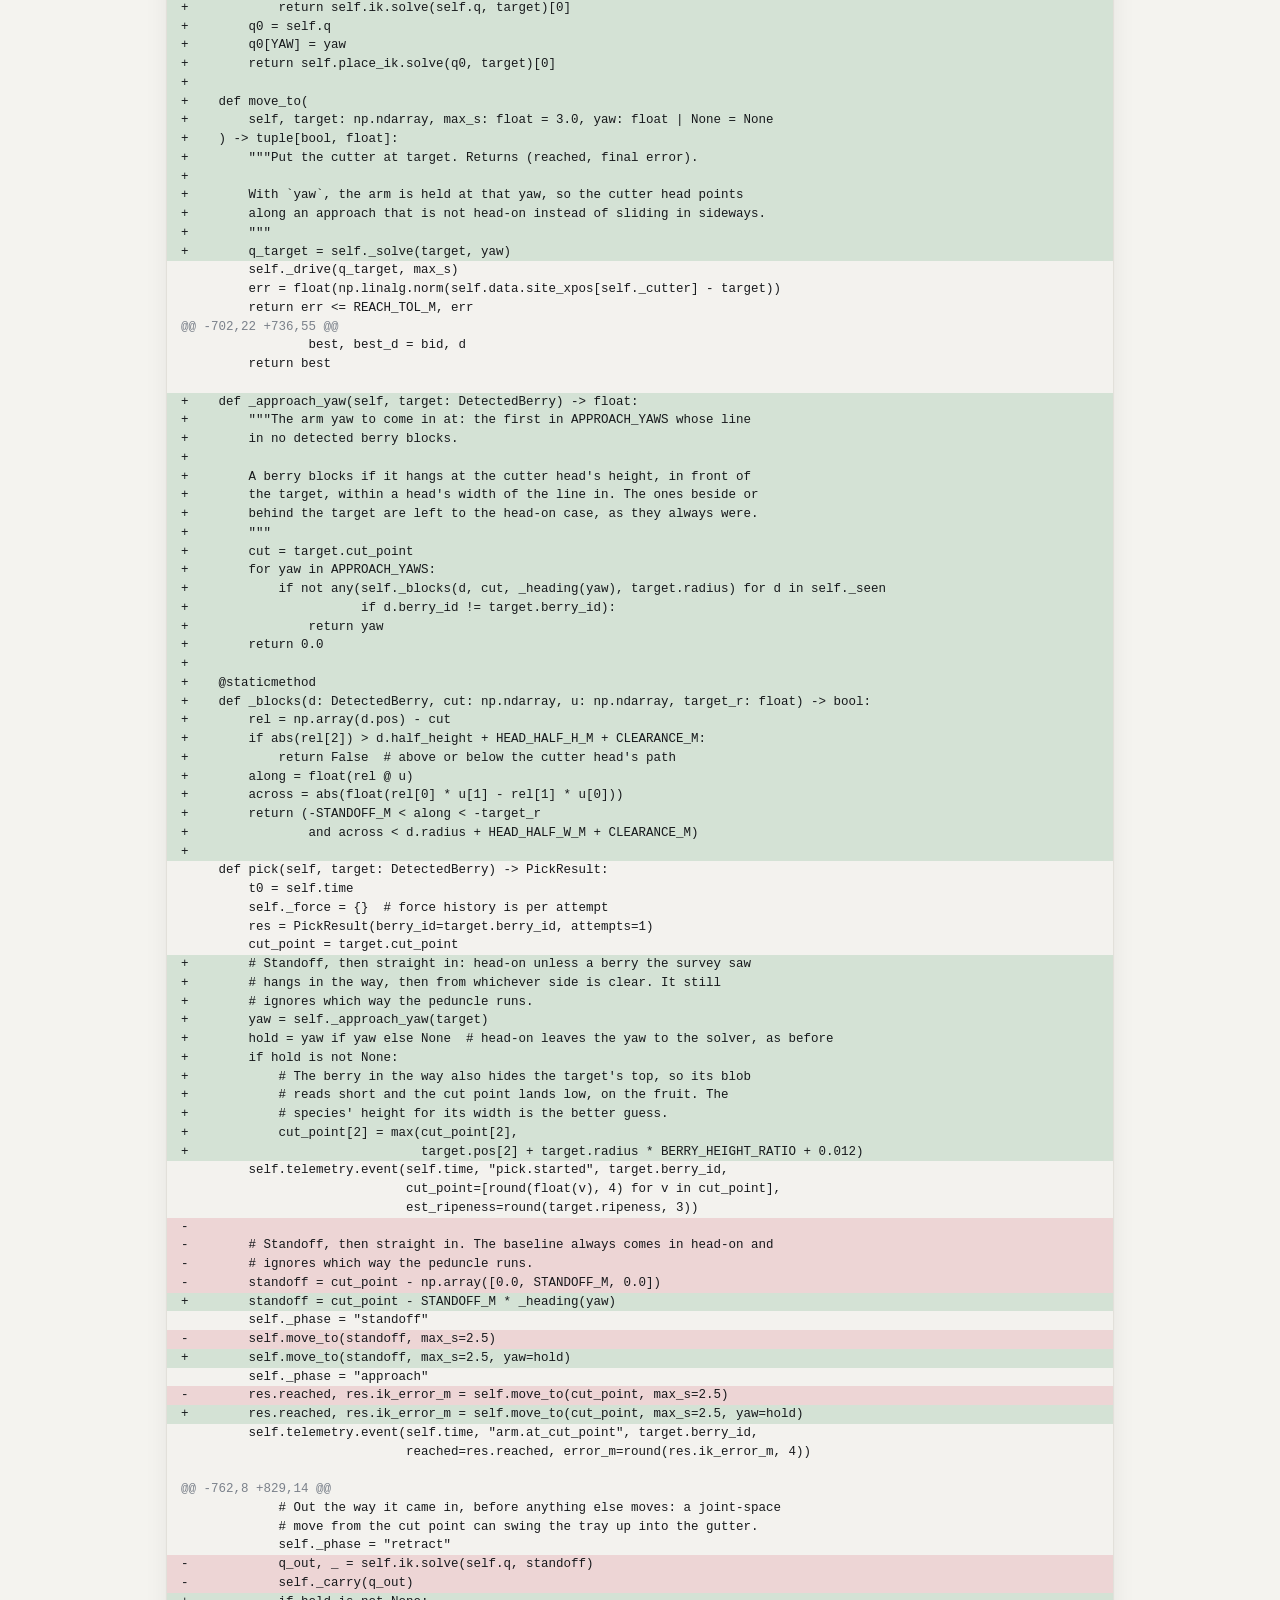
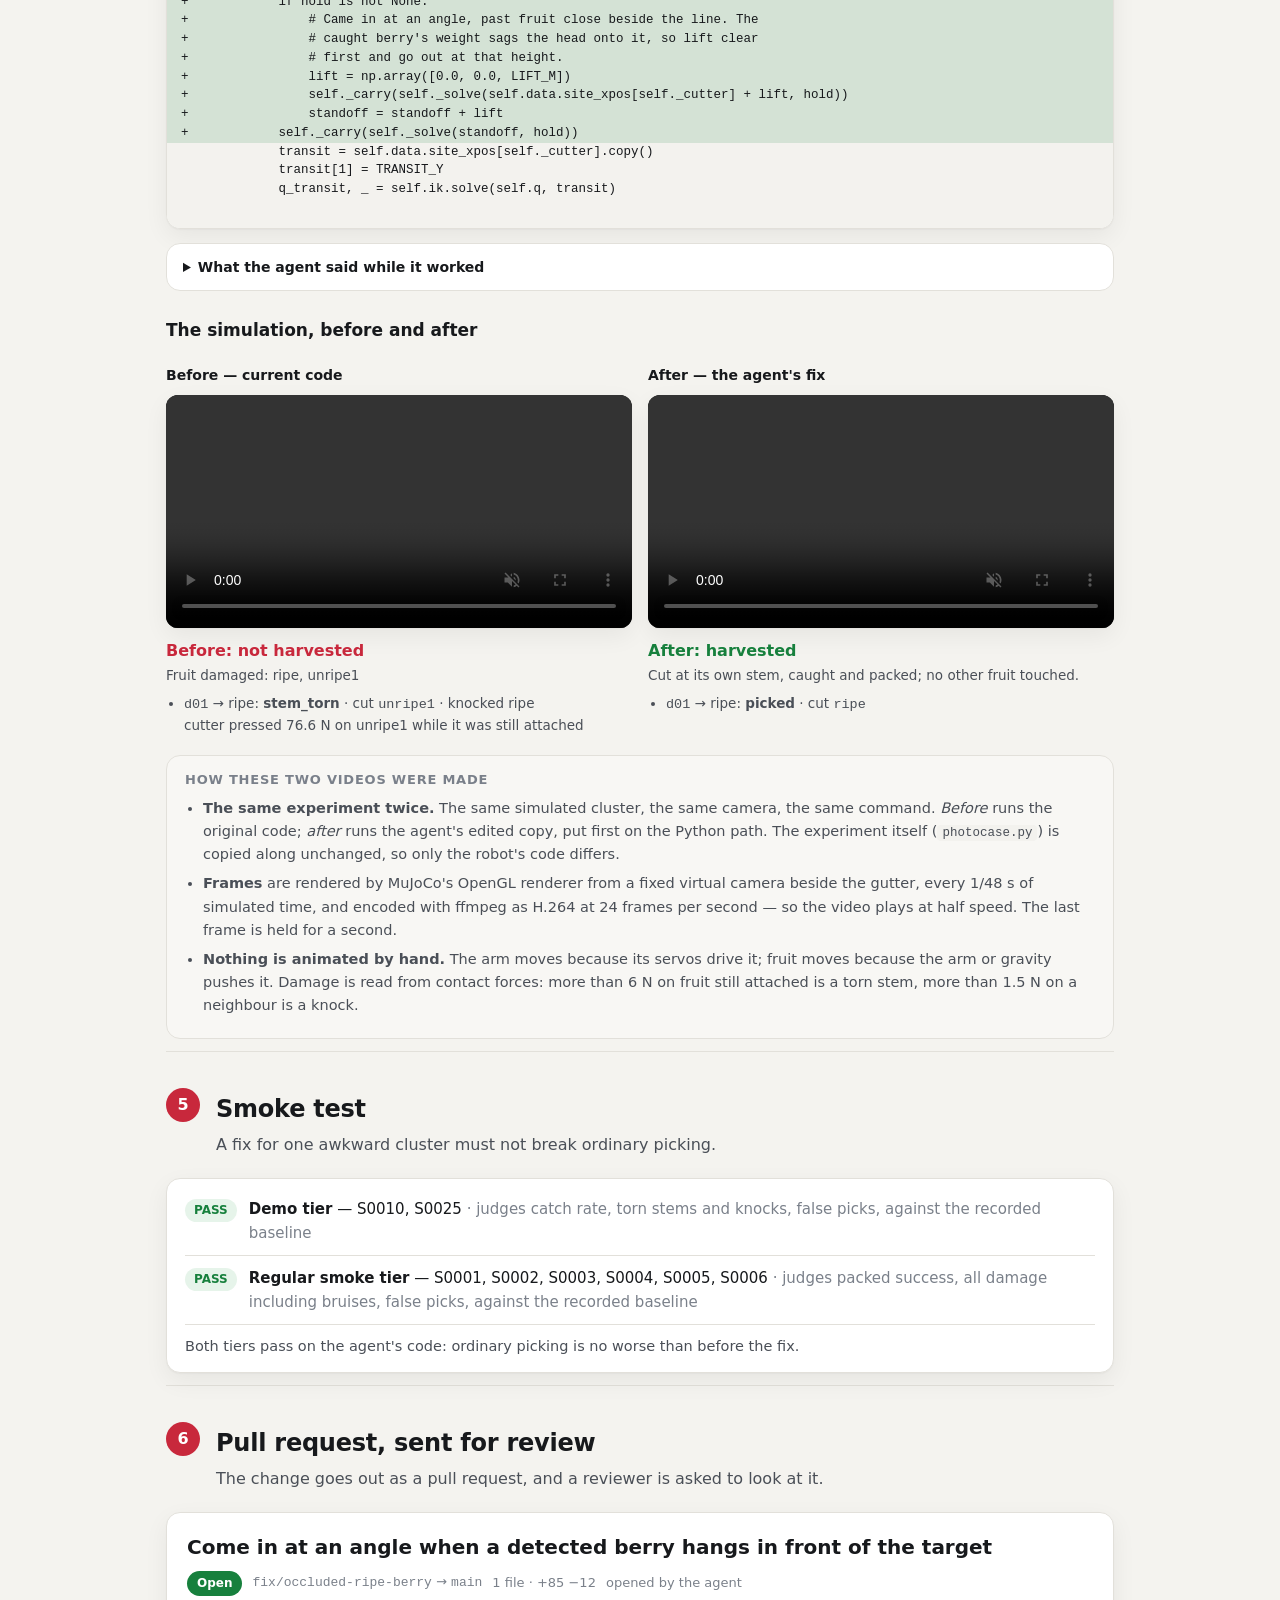
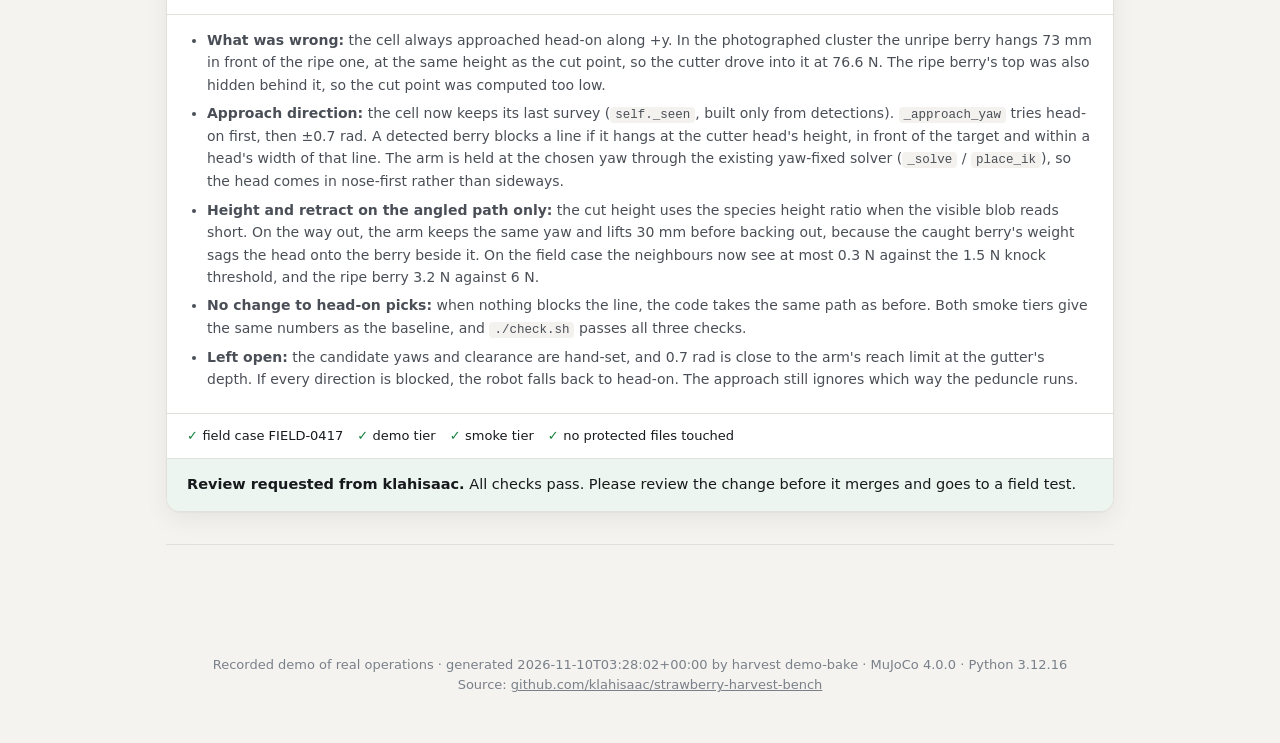
==== commit 725a3d74: "Link the source repository from the demo page Add the GitHub repository link to the intro and the fo" ====
--- a/web/index.html
+++ b/web/index.html
@@ -24,6 +24,8 @@
       <li><a href="#step3">Reproduce</a></li><li><a href="#step4">AI fix</a></li>
       <li><a href="#step5">Smoke test</a></li><li><a href="#step6">Pull request</a></li>
     </ol>
+    <p class="source">Source code:
+      <a href="https://github.com/klahisaac/strawberry-harvest-bench">github.com/klahisaac/strawberry-harvest-bench</a></p>
     <div class="stack" id="stack"></div>
   </div>
 </header>
@@ -137,7 +139,8 @@
 
 </main>
 
-<footer class="foot" id="foot"></footer>
+<footer class="foot"><span id="foot"></span><br>
+  Source: <a href="https://github.com/klahisaac/strawberry-harvest-bench">github.com/klahisaac/strawberry-harvest-bench</a></footer>
 
 <script src="demo/data.js"></script>
 <script src="demo.js"></script>
--- a/web/demo.css
+++ b/web/demo.css
@@ -282,3 +282,7 @@
 
 .pr-review { border-top: 1px solid var(--line); padding: 14px 20px; background: color-mix(in srgb, var(--ok) 8%, var(--surface)); font-size: 14.5px; }
 .pr-body p { margin: 8px 0; }
+
+.source { margin: 0 0 18px; font-size: 14.5px; color: #d3dccf; }
+.source a { color: #ffffff; font-weight: 600; text-decoration: underline; text-underline-offset: 3px; }
+.foot a { color: inherit; }
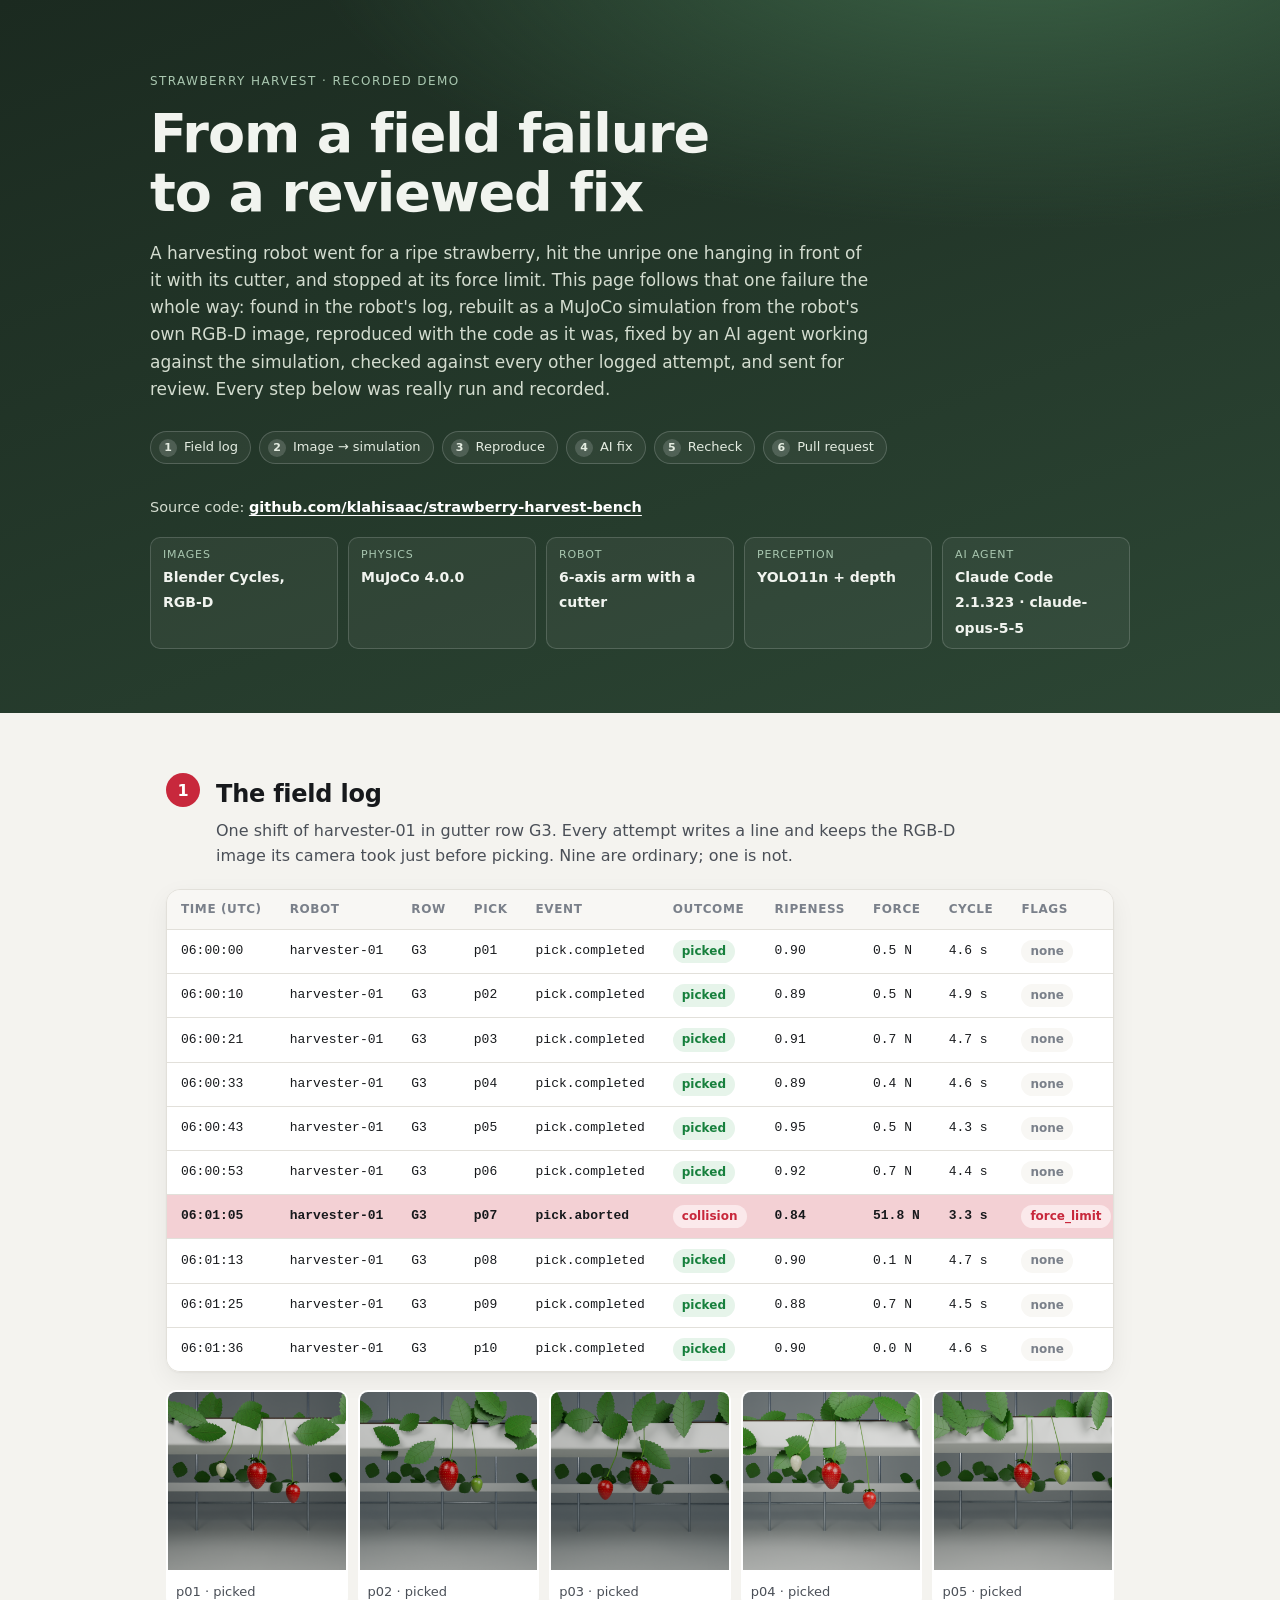
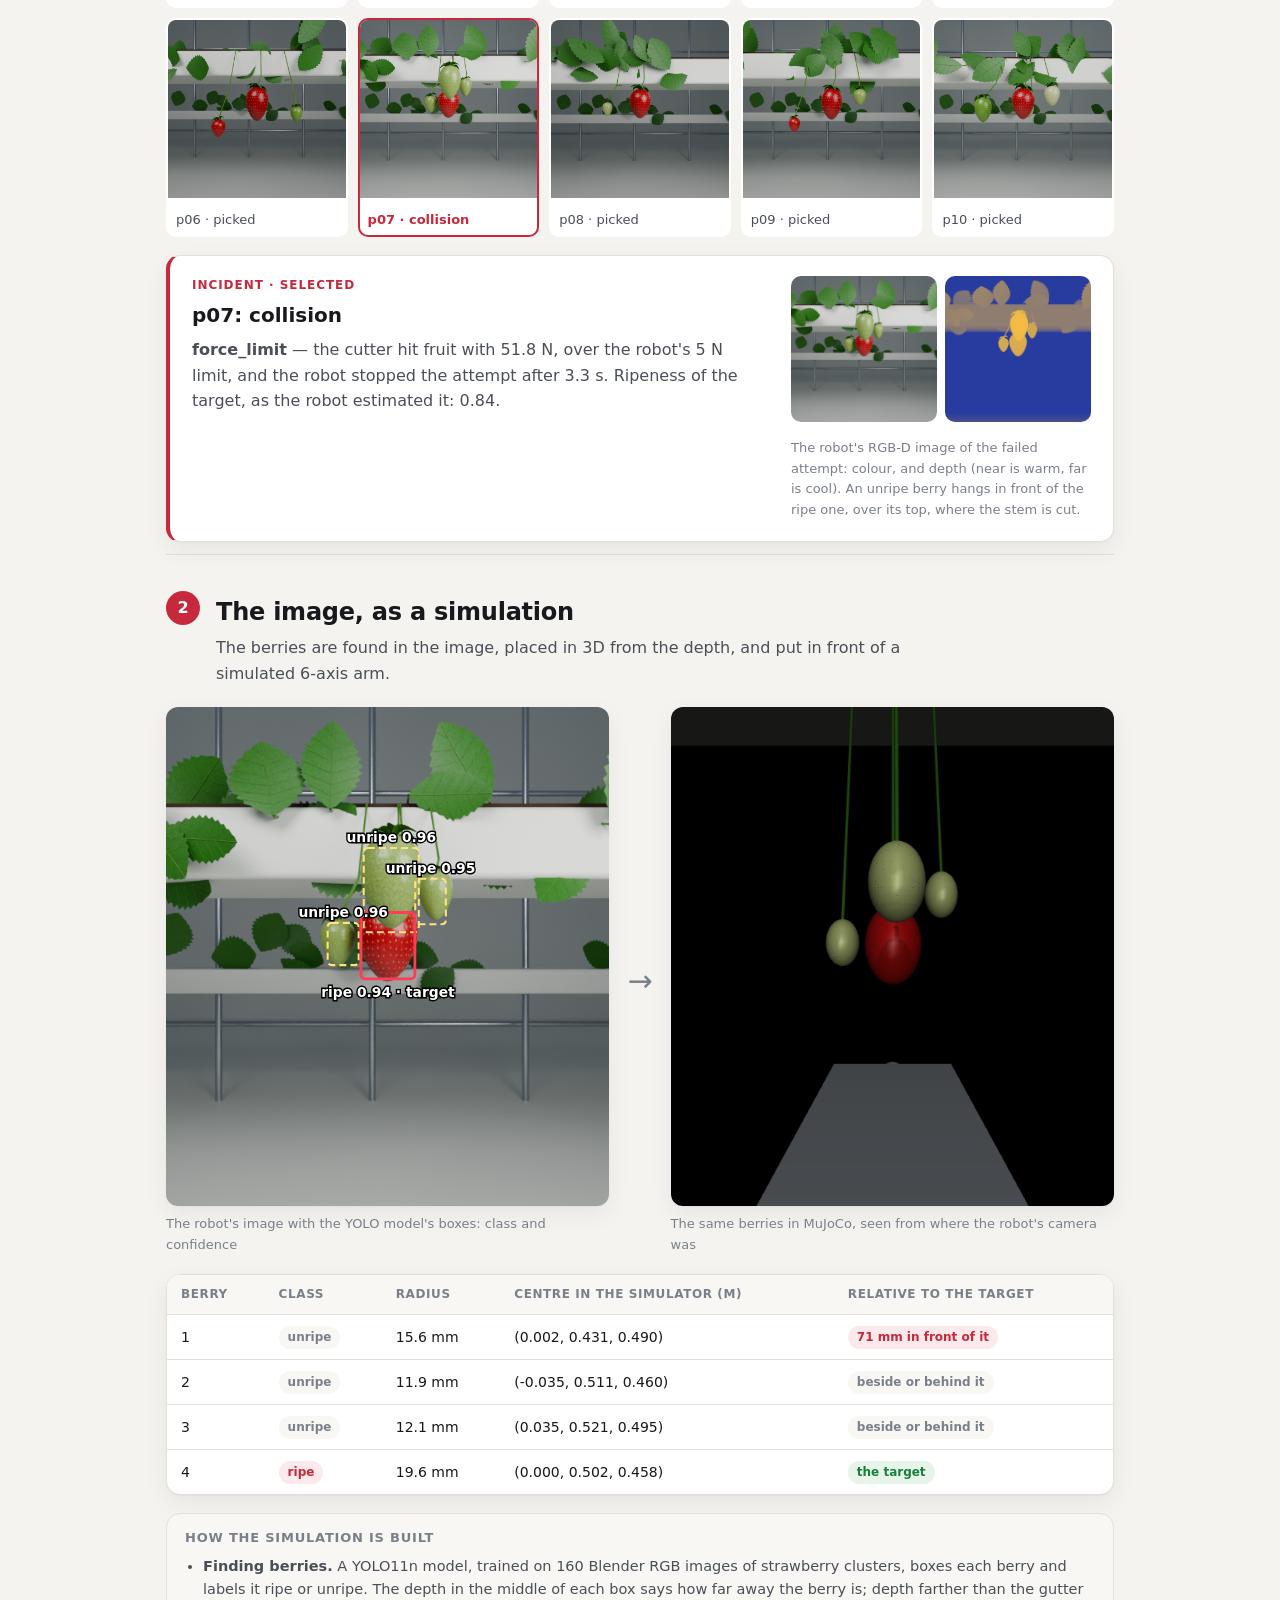
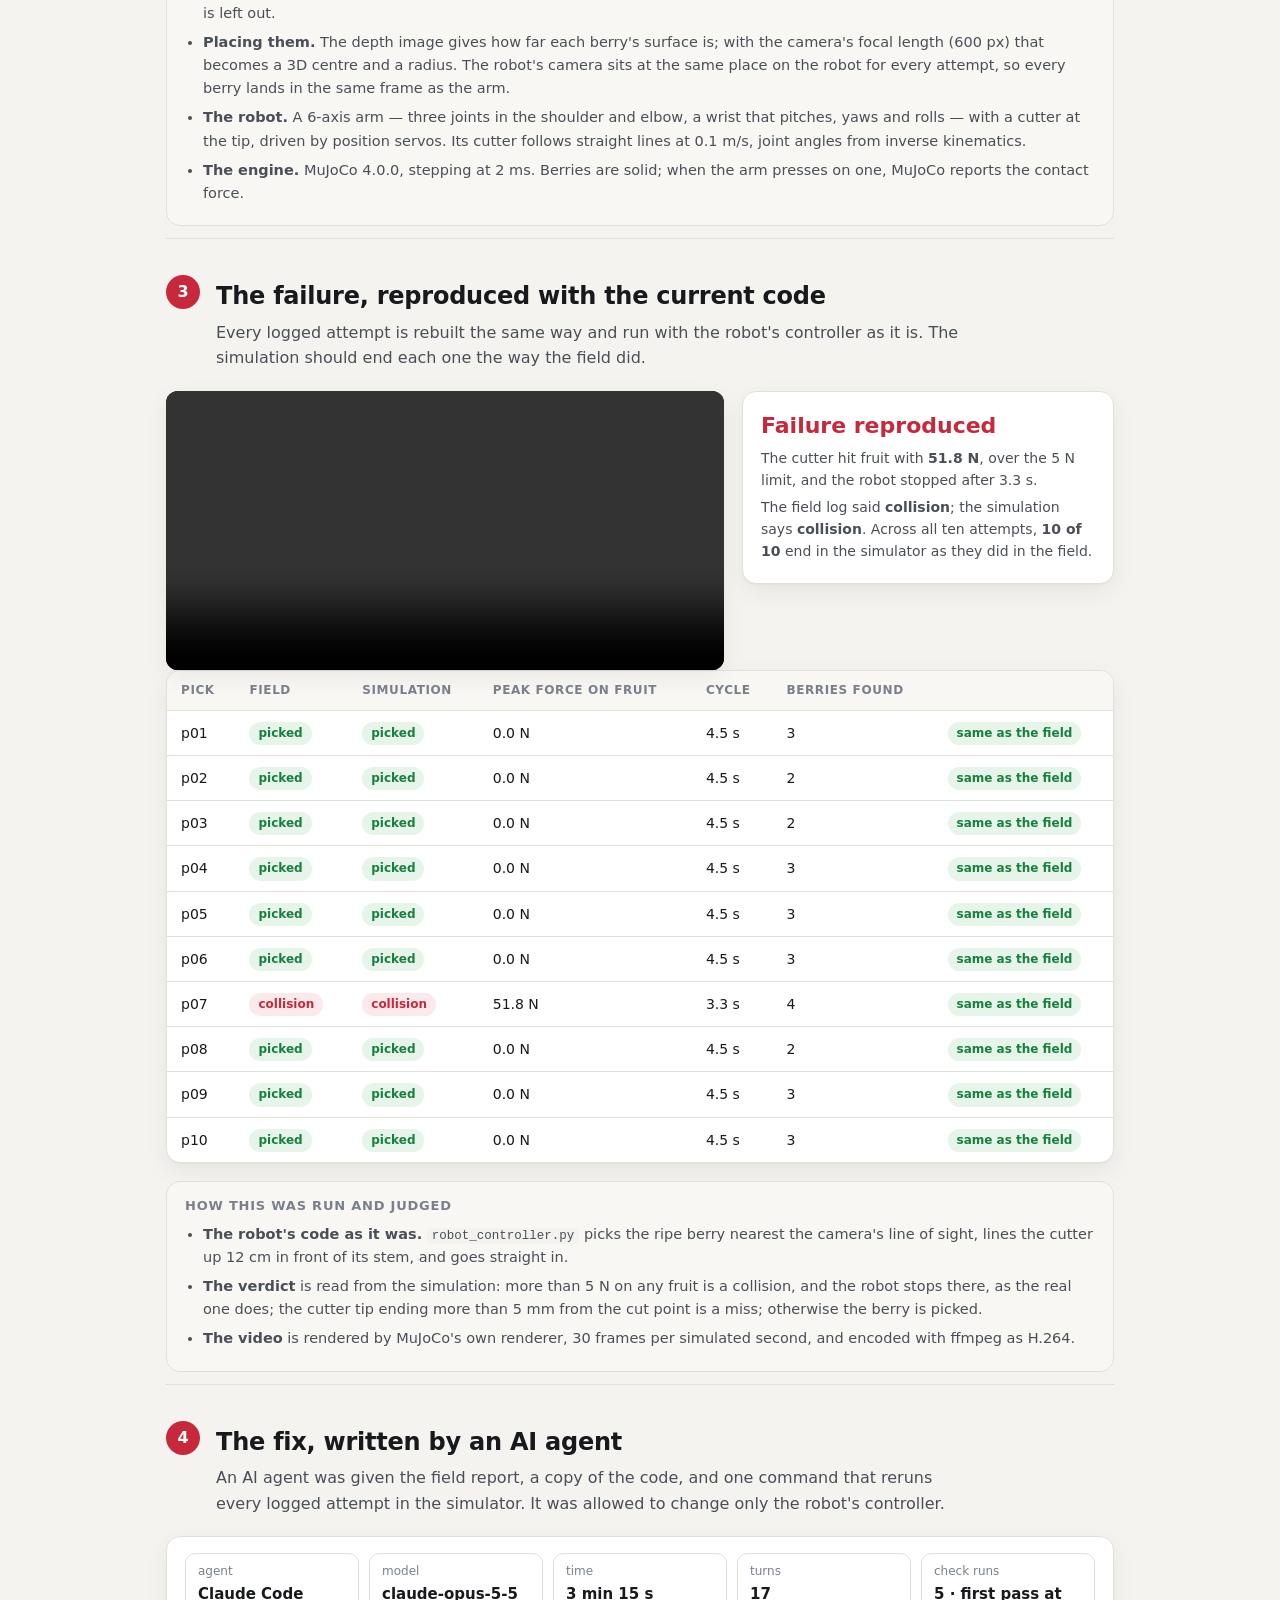
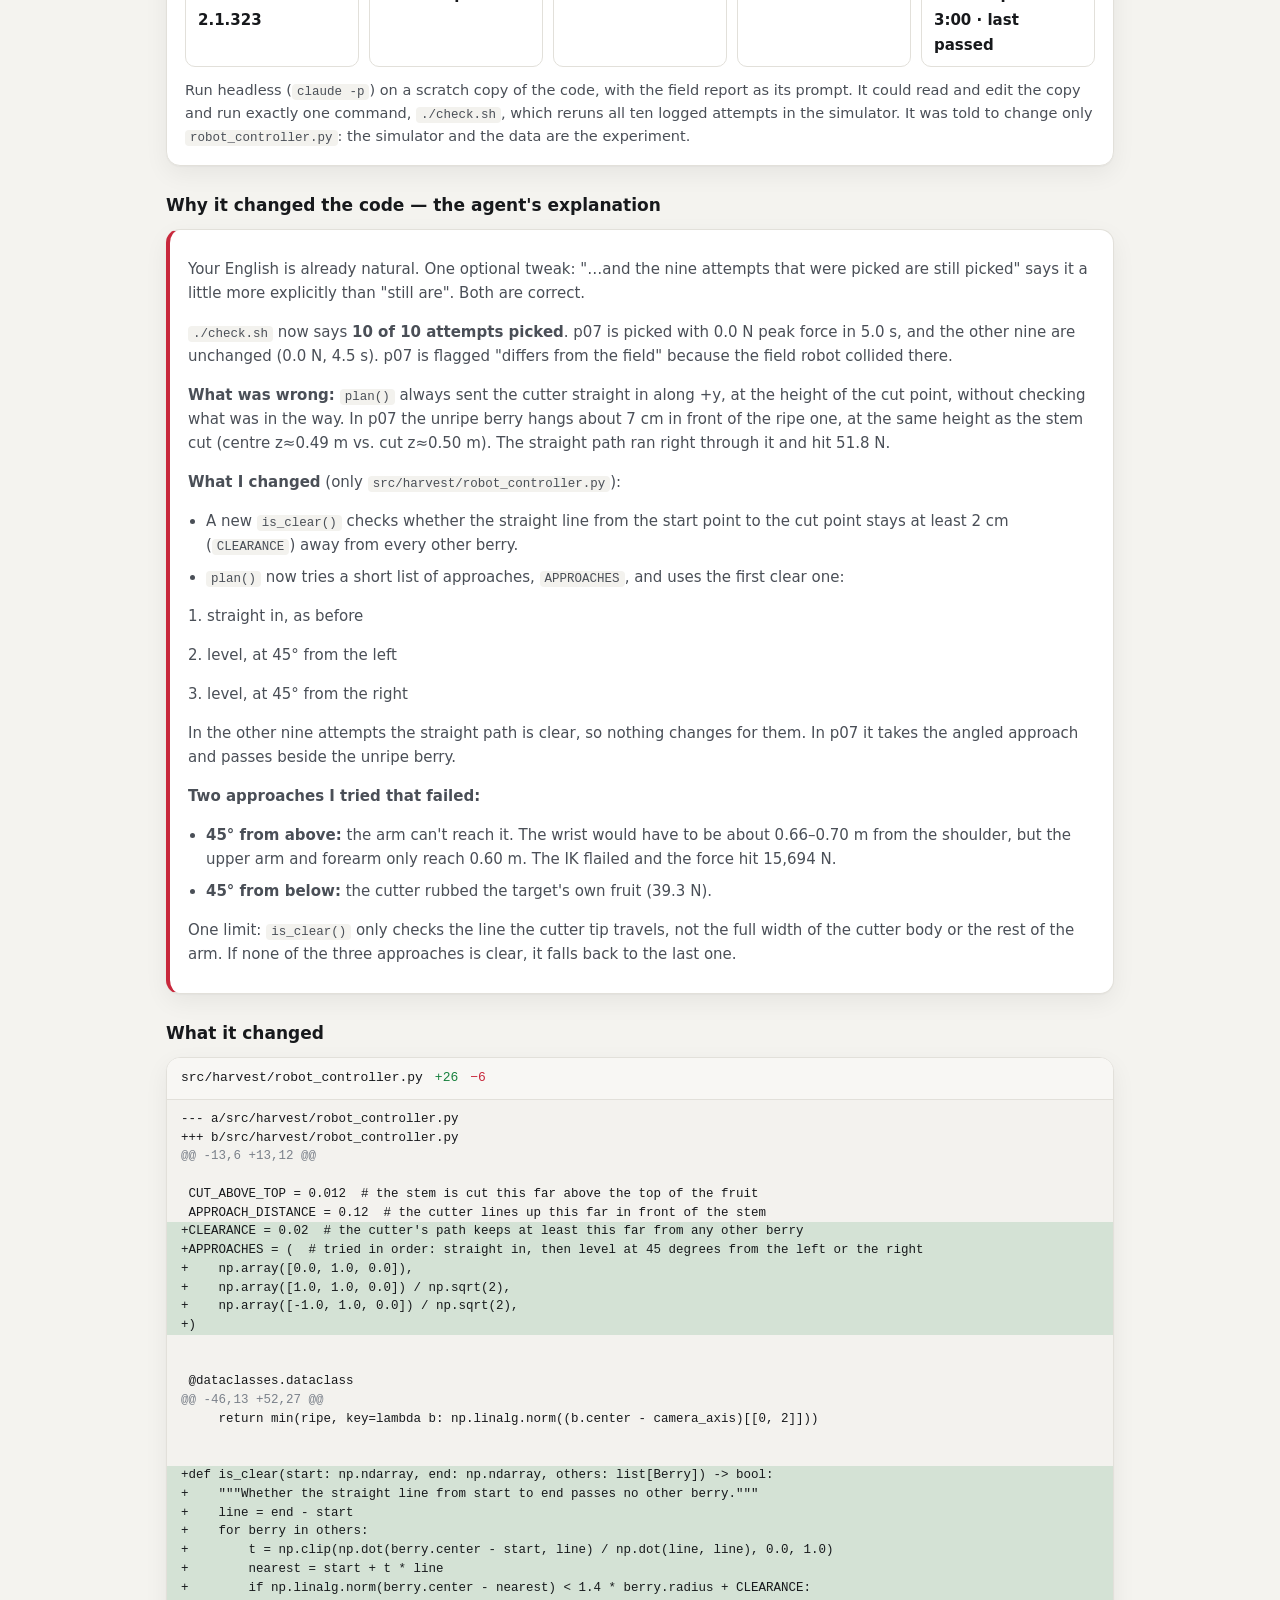
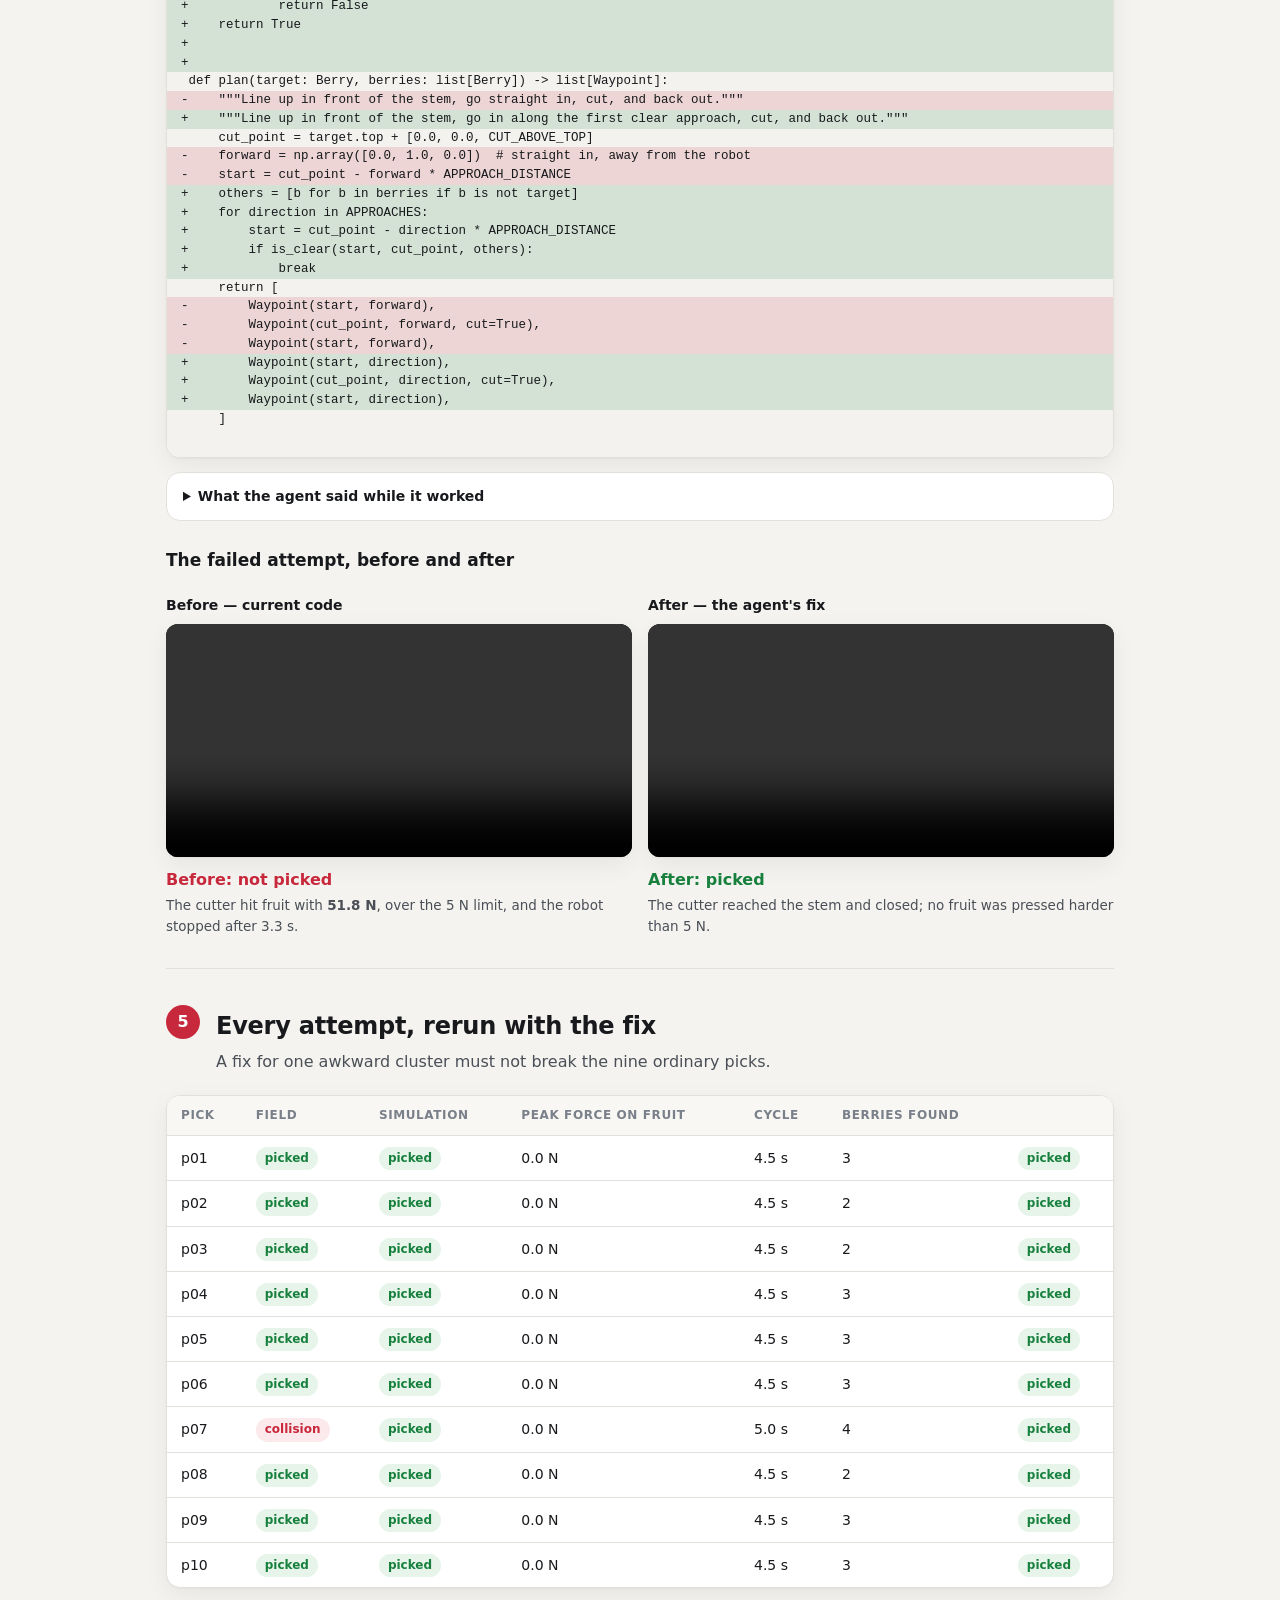
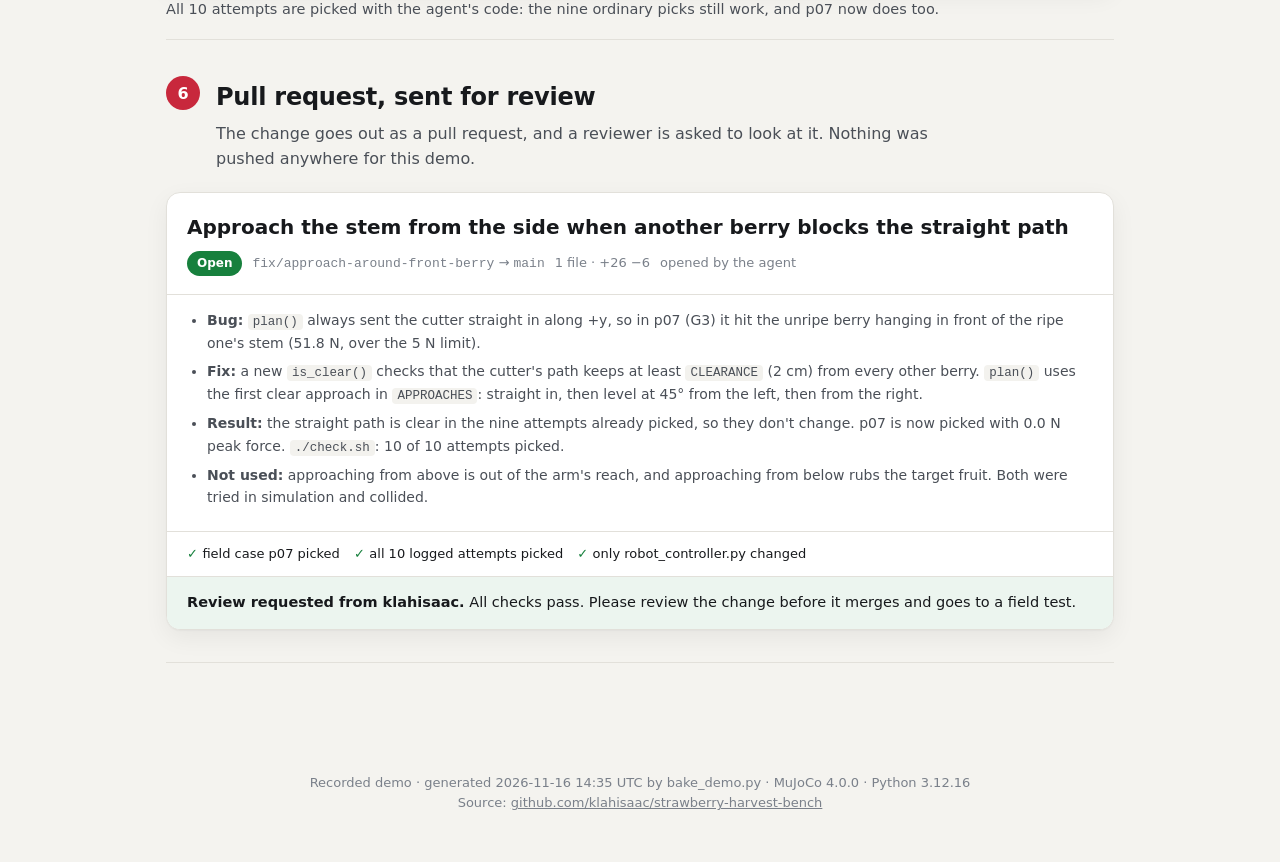
==== commit b52c5fa4: "Rebuild the demo: a field failure rebuilt in MuJoCo and fixed by an agent Start over with a smaller," ====
--- a/web/index.html
+++ b/web/index.html
@@ -4,7 +4,7 @@
 <meta charset="utf-8">
 <meta name="viewport" content="width=device-width, initial-scale=1">
 <title>Field Failure to Fix</title>
-<meta name="description" content="A recorded demo of real operations. A strawberry-harvesting robot fails in the field. Its log and a photo become a physics simulation, an AI agent fixes the code against it, the fix is smoke-tested, and a pull request goes out for review.">
+<meta name="description" content="A recorded demo. A strawberry-harvesting robot fails in the field. Its log and RGB-D image become a MuJoCo simulation, an AI agent fixes the robot's controller against it, every logged attempt is rerun, and a pull request goes out for review.">
 <link rel="icon" href="data:,">
 <link rel="stylesheet" href="demo.css">
 </head>
@@ -12,17 +12,17 @@
 
 <header class="hero">
   <div class="hero-inner">
-    <p class="eyebrow">Harvest Bench · recorded demo of real operations</p>
+    <p class="eyebrow">Strawberry harvest · recorded demo</p>
     <h1>From a field failure<br>to a reviewed fix</h1>
-    <p class="lede">A harvesting robot reached for a ripe strawberry and tore the stem of the unripe
-      one hanging in front of it. This page follows that one failure the whole way: found in the
-      robot's logs, rebuilt as a physics simulation from a single photo, reproduced with the code as
-      it was, fixed by an AI agent working against the simulation, smoke-tested, and sent for review.
-      Every step below was really run — the simulator, the agent, the tests — and recorded.</p>
+    <p class="lede">A harvesting robot went for a ripe strawberry, hit the unripe one hanging in
+      front of it with its cutter, and stopped at its force limit. This page follows that one failure the whole way: found in the
+      robot's log, rebuilt as a MuJoCo simulation from the robot's own RGB-D image, reproduced with
+      the code as it was, fixed by an AI agent working against the simulation, checked against every
+      other logged attempt, and sent for review. Every step below was really run and recorded.</p>
     <ol class="flow" aria-label="The steps">
-      <li><a href="#step1">Field logs</a></li><li><a href="#step2">Photo → simulation</a></li>
+      <li><a href="#step1">Field log</a></li><li><a href="#step2">Image → simulation</a></li>
       <li><a href="#step3">Reproduce</a></li><li><a href="#step4">AI fix</a></li>
-      <li><a href="#step5">Smoke test</a></li><li><a href="#step6">Pull request</a></li>
+      <li><a href="#step5">Recheck</a></li><li><a href="#step6">Pull request</a></li>
     </ol>
     <p class="source">Source code:
       <a href="https://github.com/klahisaac/strawberry-harvest-bench">github.com/klahisaac/strawberry-harvest-bench</a></p>
@@ -35,22 +35,23 @@
   <section class="step" id="step1">
     <header class="step-head">
       <span class="step-num">1</span>
-      <div><h2>The field logs</h2>
-        <p>One shift of harvester-01 in gutter row G3. Every attempt writes a line. Nine are
-          ordinary; one is not, and it is selected below.</p></div>
+      <div><h2>The field log</h2>
+        <p>One shift of harvester-01 in gutter row G3. Every attempt writes a line and keeps the
+          RGB-D image its camera took just before picking. Nine are ordinary; one is not.</p></div>
     </header>
     <div class="card flush"><table class="log" id="logTable"></table></div>
+    <div class="thumbs" id="thumbs"></div>
     <div class="incident">
       <div class="incident-text">
         <p class="label">Incident · selected</p>
         <h3 id="incTitle"></h3>
         <p id="incWhy" class="why"></p>
-        <div class="timeline" id="incEvents"></div>
       </div>
-      <figure class="photo">
-        <img src="demo/field-photo.png" alt="Field photo: a ripe red strawberry with an unripe pale one hanging in front of it">
-        <figcaption>Photo attached to the incident: the ripe berry it went for, with an unripe
-          berry hanging in front, covering its top — where the stem is cut.</figcaption>
+      <figure class="photo rgbd">
+        <img id="incRgb" alt="The robot's RGB image of the failed attempt">
+        <img id="incDepth" alt="The robot's depth image of the failed attempt">
+        <figcaption>The robot's RGB-D image of the failed attempt: colour, and depth (near is warm,
+          far is cool). An unripe berry hangs in front of the ripe one, over its top, where the stem is cut.</figcaption>
       </figure>
     </div>
   </section>
@@ -58,21 +59,22 @@
   <section class="step" id="step2">
     <header class="step-head">
       <span class="step-num">2</span>
-      <div><h2>The photo, as a simulation</h2>
-        <p>The photo is measured and turned into a scene a physics engine can run.</p></div>
+      <div><h2>The image, as a simulation</h2>
+        <p>The berries are found in the image, placed in 3D from the depth, and put in front of a
+          simulated 6-axis arm.</p></div>
     </header>
     <div class="triptych">
       <figure class="frame">
         <div class="overlay-wrap">
-          <img src="demo/field-photo.png" alt="The field photo">
-          <svg id="blobSvg" class="overlay" viewBox="0 0 95 107"></svg>
+          <img id="foundImg" alt="The failed attempt's image">
+          <svg id="foundSvg" class="overlay" viewBox="0 0 640 640"></svg>
         </div>
-        <figcaption>Field photo, berries found by colour</figcaption>
+        <figcaption>The robot's image with the YOLO model's boxes: class and confidence</figcaption>
       </figure>
       <div class="arrow" aria-hidden="true">→</div>
       <figure class="frame">
-        <img src="demo/sim-photo.png" alt="The same cluster, rendered in the simulator">
-        <figcaption>The same cluster in the simulator, rendered from where the photo was taken</figcaption>
+        <img src="demo/sim-view.png" alt="The same berries in the MuJoCo simulation, seen from the robot's camera">
+        <figcaption>The same berries in MuJoCo, seen from where the robot's camera was</figcaption>
       </figure>
     </div>
     <div class="card flush"><table class="data" id="berryTable"></table></div>
@@ -83,13 +85,14 @@
     <header class="step-head">
       <span class="step-num">3</span>
       <div><h2>The failure, reproduced with the current code</h2>
-        <p>The robot works the simulated cluster exactly as it works any gutter, and fails the way
-          it failed in the field.</p></div>
+        <p>Every logged attempt is rebuilt the same way and run with the robot's controller as it
+          is. The simulation should end each one the way the field did.</p></div>
     </header>
     <div class="result">
-      <video src="demo/before/attempt.mp4" controls muted playsinline loop autoplay></video>
+      <video src="demo/before.mp4" controls muted playsinline loop autoplay></video>
       <div class="verdict-panel" id="beforeVerdict"></div>
     </div>
+    <div class="card flush"><table class="data" id="beforeTable"></table></div>
     <div class="how" id="howBefore"></div>
   </section>
 
@@ -97,9 +100,8 @@
     <header class="step-head">
       <span class="step-num">4</span>
       <div><h2>The fix, written by an AI agent</h2>
-        <p>An AI agent was given the field report, a copy of the robot's code, and one command that
-          runs this simulation and the smoke tests. Below: what it changed, why, and the simulation
-          before and after.</p></div>
+        <p>An AI agent was given the field report, a copy of the code, and one command that reruns
+          every logged attempt in the simulator. It was allowed to change only the robot's controller.</p></div>
     </header>
     <div class="agent-card" id="agentCard"></div>
     <h3 class="subhead">Why it changed the code — the agent's explanation</h3>
@@ -107,32 +109,33 @@
     <h3 class="subhead">What it changed</h3>
     <div id="diff"></div>
     <details class="transcript"><summary>What the agent said while it worked</summary><div id="sayings"></div></details>
-    <h3 class="subhead">The simulation, before and after</h3>
+    <h3 class="subhead">The failed attempt, before and after</h3>
     <div class="compare">
       <figure><figcaption>Before — current code</figcaption>
-        <video src="demo/before/attempt.mp4" controls muted playsinline loop autoplay></video>
+        <video src="demo/before.mp4" controls muted playsinline loop autoplay></video>
         <div class="mini" id="cmpBefore"></div></figure>
       <figure><figcaption>After — the agent's fix</figcaption>
-        <video src="demo/after/attempt.mp4" controls muted playsinline loop autoplay></video>
+        <video src="demo/after.mp4" controls muted playsinline loop autoplay></video>
         <div class="mini" id="cmpAfter"></div></figure>
     </div>
-    <div class="how" id="howCompare"></div>
   </section>
 
   <section class="step" id="step5">
     <header class="step-head">
       <span class="step-num">5</span>
-      <div><h2>Smoke test</h2>
-        <p>A fix for one awkward cluster must not break ordinary picking.</p></div>
+      <div><h2>Every attempt, rerun with the fix</h2>
+        <p>A fix for one awkward cluster must not break the nine ordinary picks.</p></div>
     </header>
-    <div class="smoke" id="smoke"></div>
+    <div class="card flush"><table class="data" id="afterTable"></table></div>
+    <p class="smoke-note" id="afterNote"></p>
   </section>
 
   <section class="step" id="step6">
     <header class="step-head">
       <span class="step-num">6</span>
       <div><h2>Pull request, sent for review</h2>
-        <p>The change goes out as a pull request, and a reviewer is asked to look at it.</p></div>
+        <p>The change goes out as a pull request, and a reviewer is asked to look at it. Nothing
+          was pushed anywhere for this demo.</p></div>
     </header>
     <div class="pr" id="pr"></div>
   </section>
--- a/web/demo.css
+++ b/web/demo.css
@@ -286,3 +286,17 @@
 .source { margin: 0 0 18px; font-size: 14.5px; color: #d3dccf; }
 .source a { color: #ffffff; font-weight: 600; text-decoration: underline; text-underline-offset: 3px; }
 .foot a { color: inherit; }
+
+/* Field images: a strip of the ten attempts, and the failed one as an RGB-D pair. */
+.thumbs { display: grid; grid-template-columns: repeat(5, minmax(0, 1fr)); gap: 10px; margin: 18px 0; }
+.thumbs figure { margin: 0; border-radius: 10px; overflow: hidden; border: 2px solid transparent; background: var(--surface); }
+.thumbs figure.bad { border-color: var(--bad); }
+.thumbs img { display: block; width: 100%; height: auto; }
+.thumbs figcaption { font-size: 13px; padding: 4px 8px; color: var(--ink-2); }
+.thumbs figure.bad figcaption { color: var(--bad); font-weight: 600; }
+.rgbd { display: grid; grid-template-columns: 1fr 1fr; gap: 8px; }
+.rgbd img { width: 100%; height: auto; border-radius: 10px; }
+.rgbd figcaption { grid-column: 1 / -1; }
+@media (max-width: 640px) {
+  .thumbs { grid-template-columns: repeat(2, minmax(0, 1fr)); }
+}
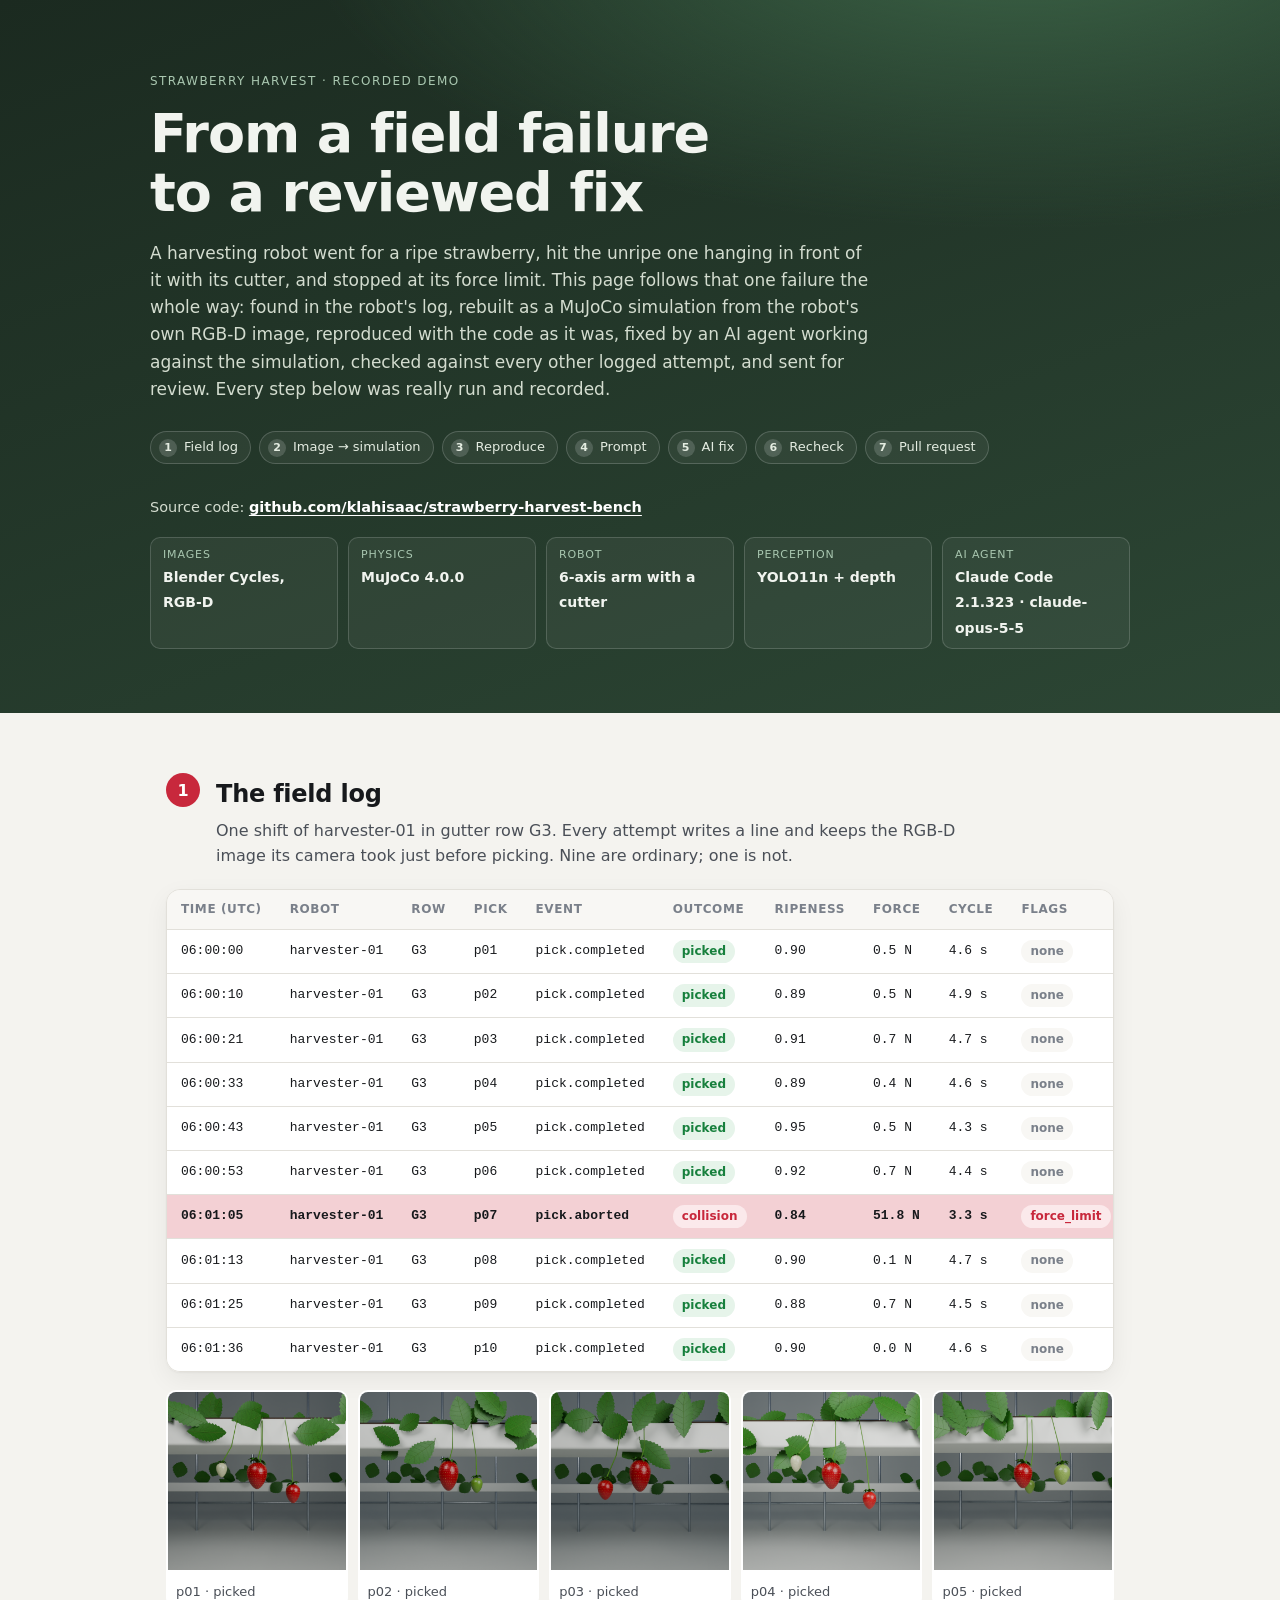
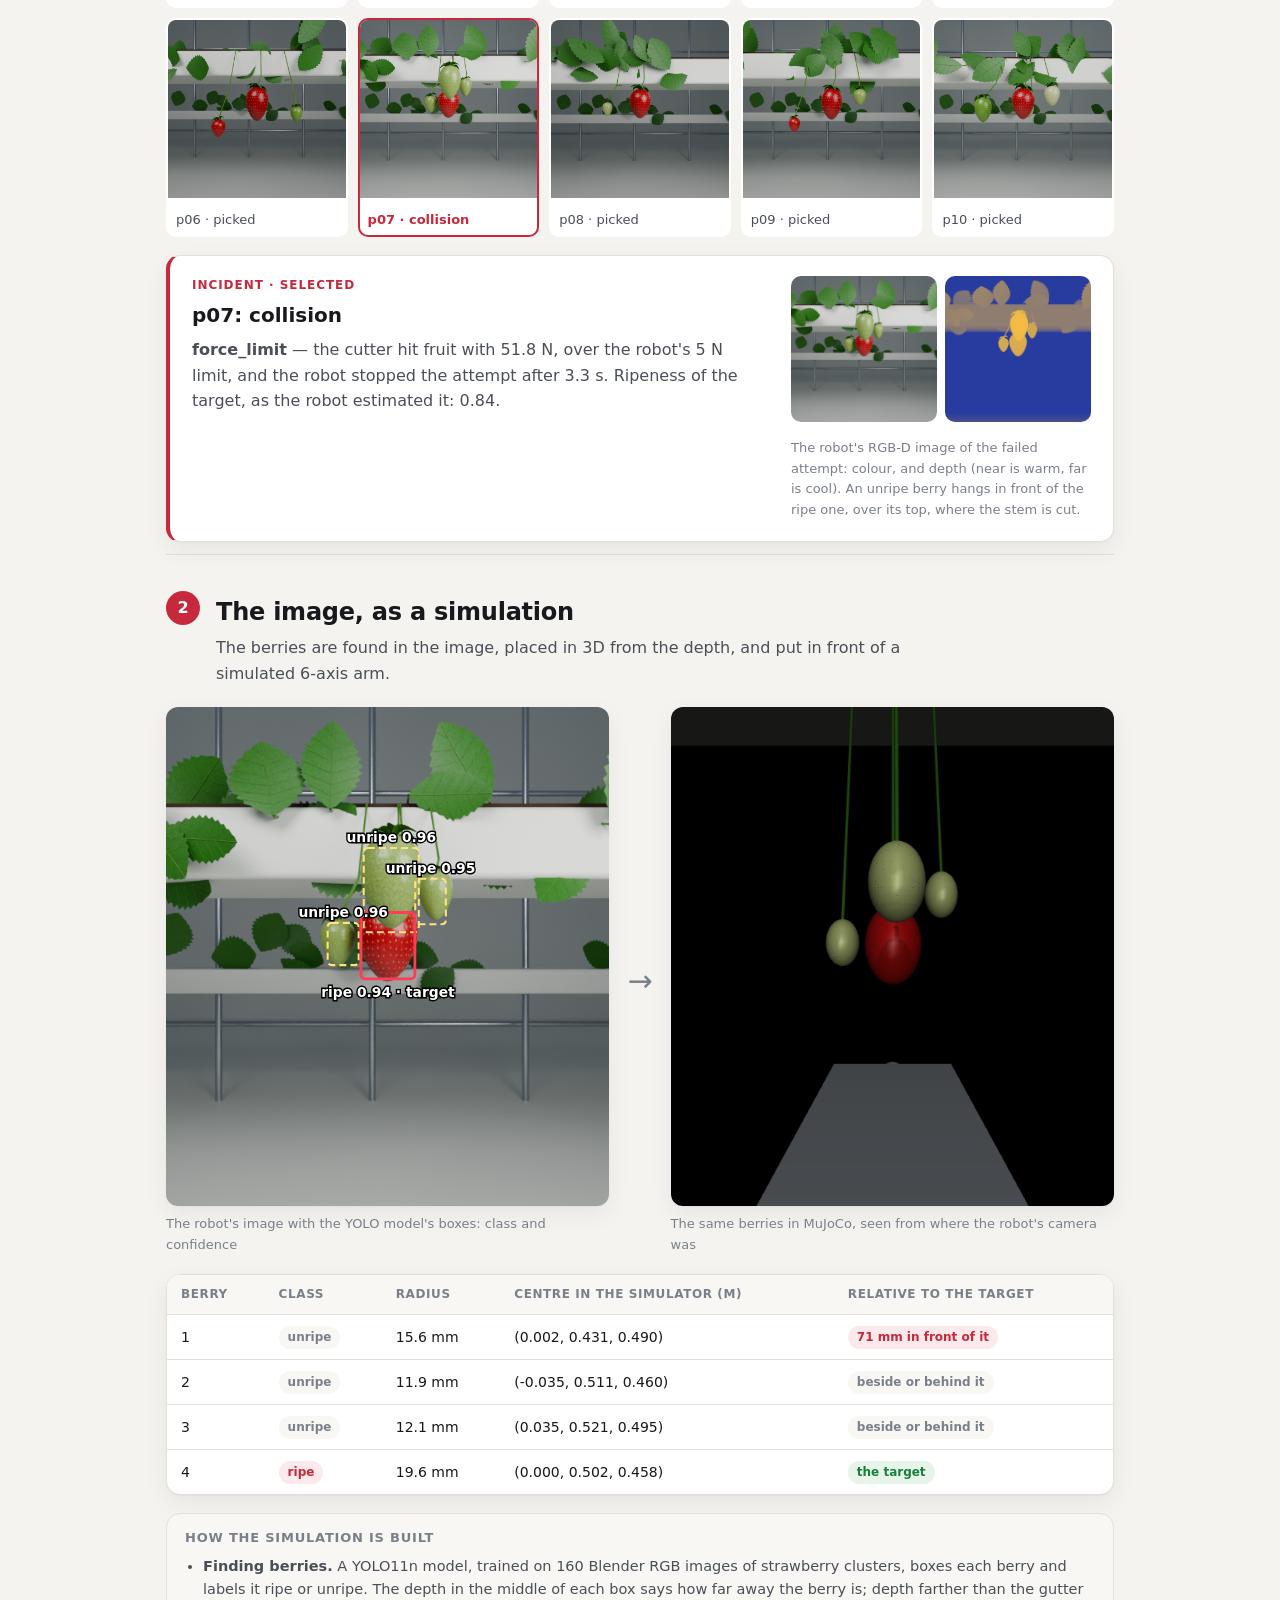
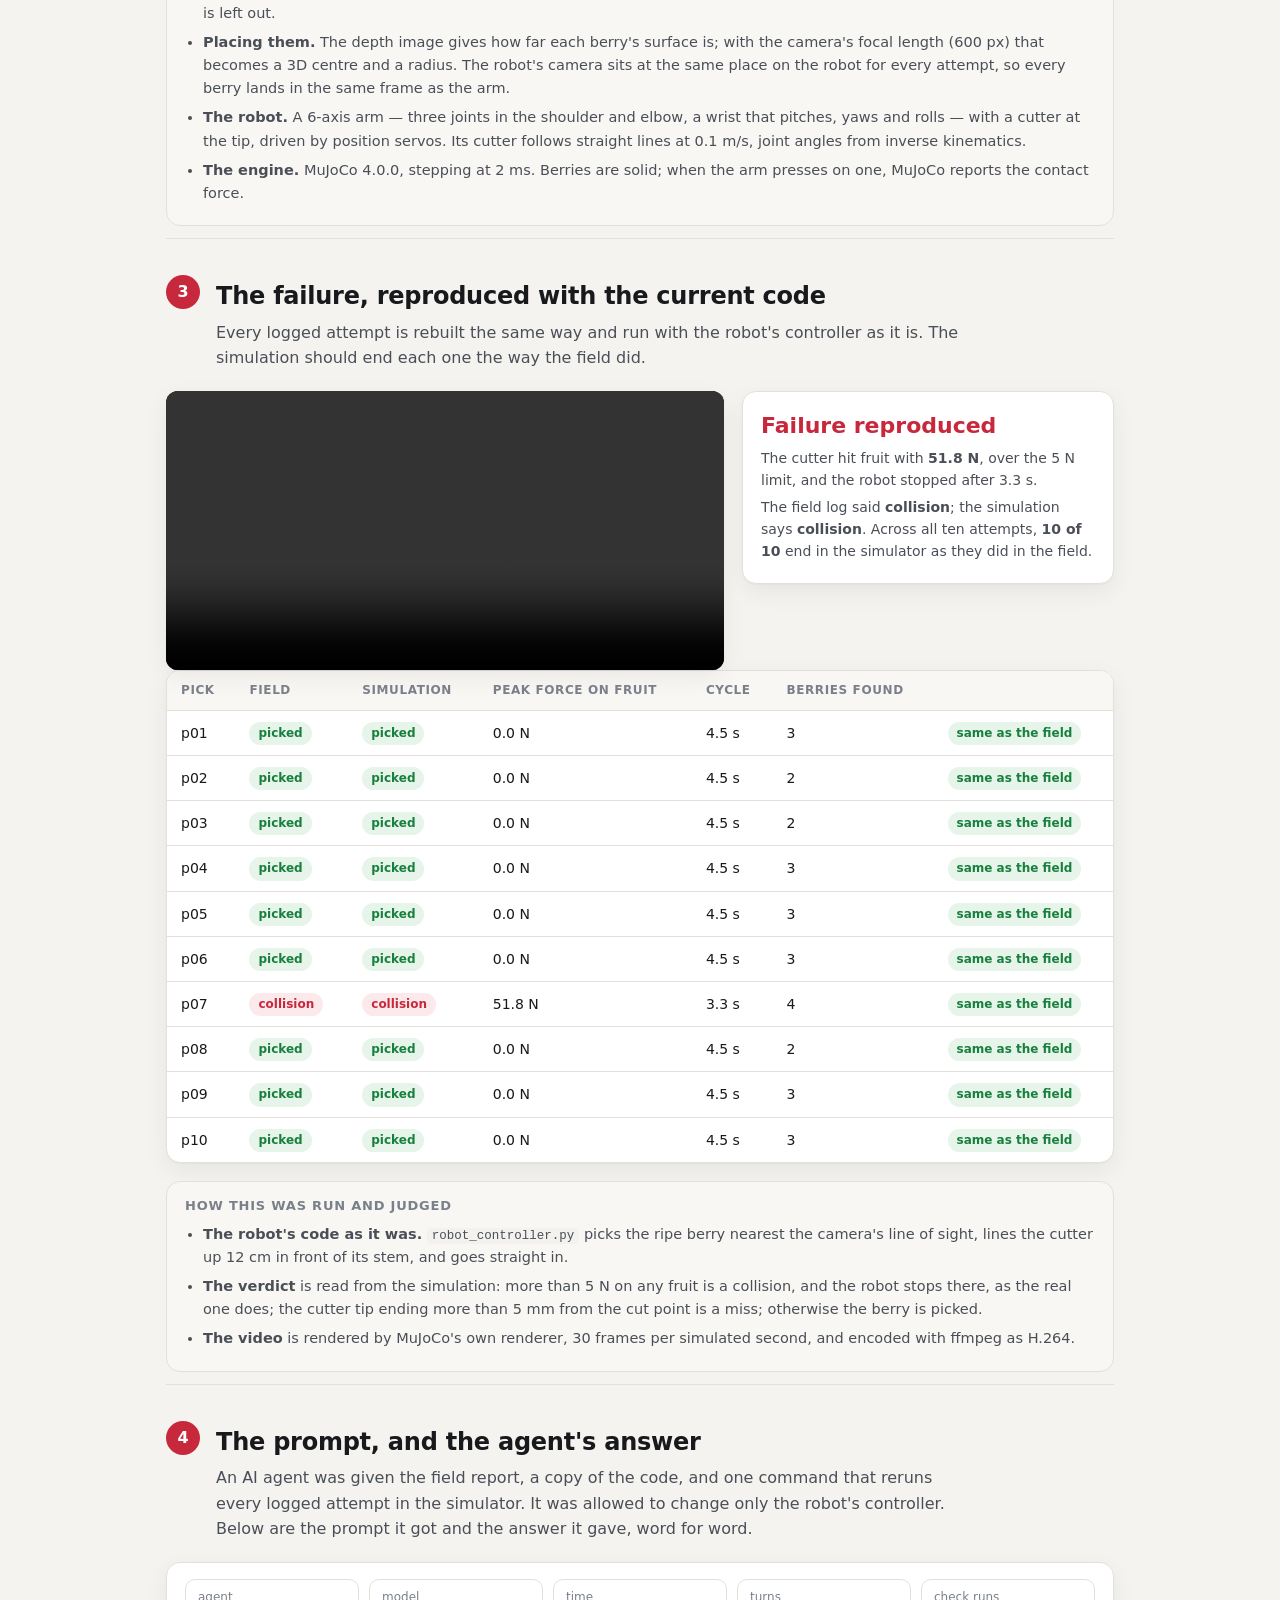
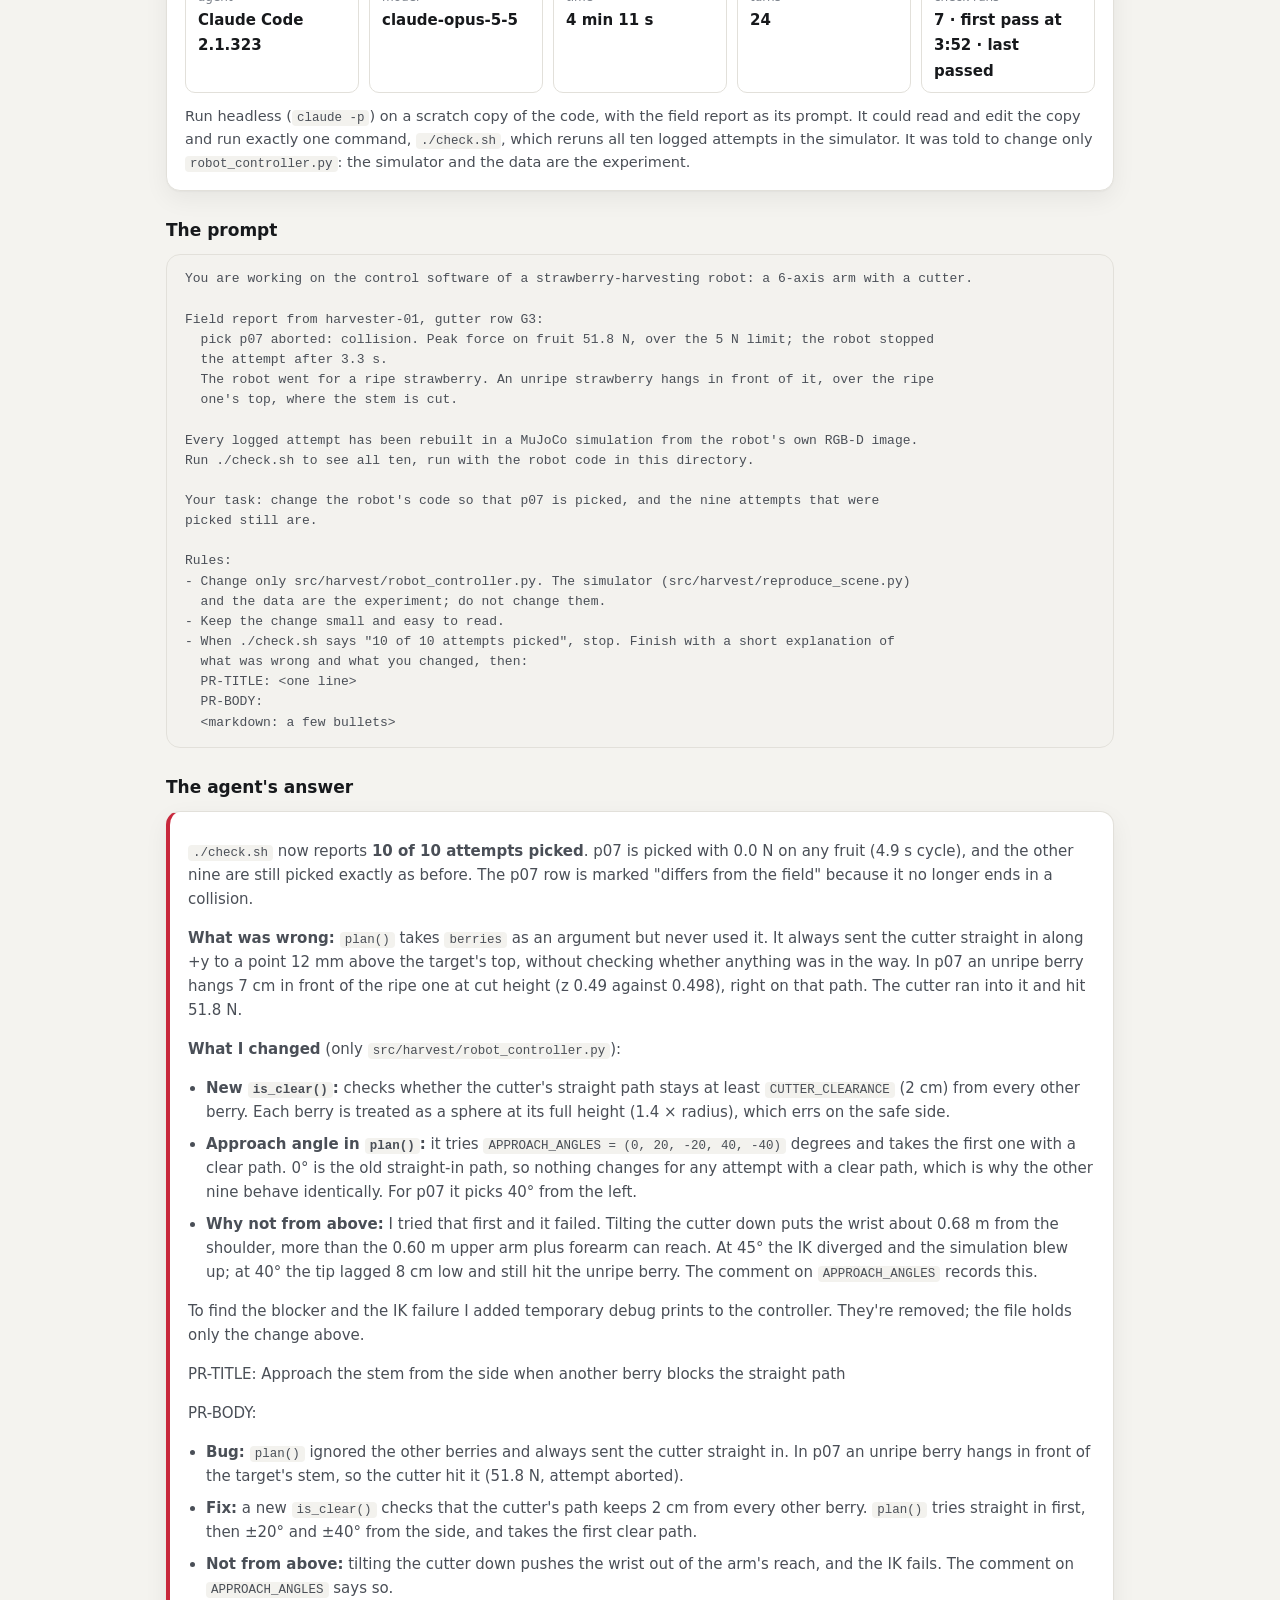
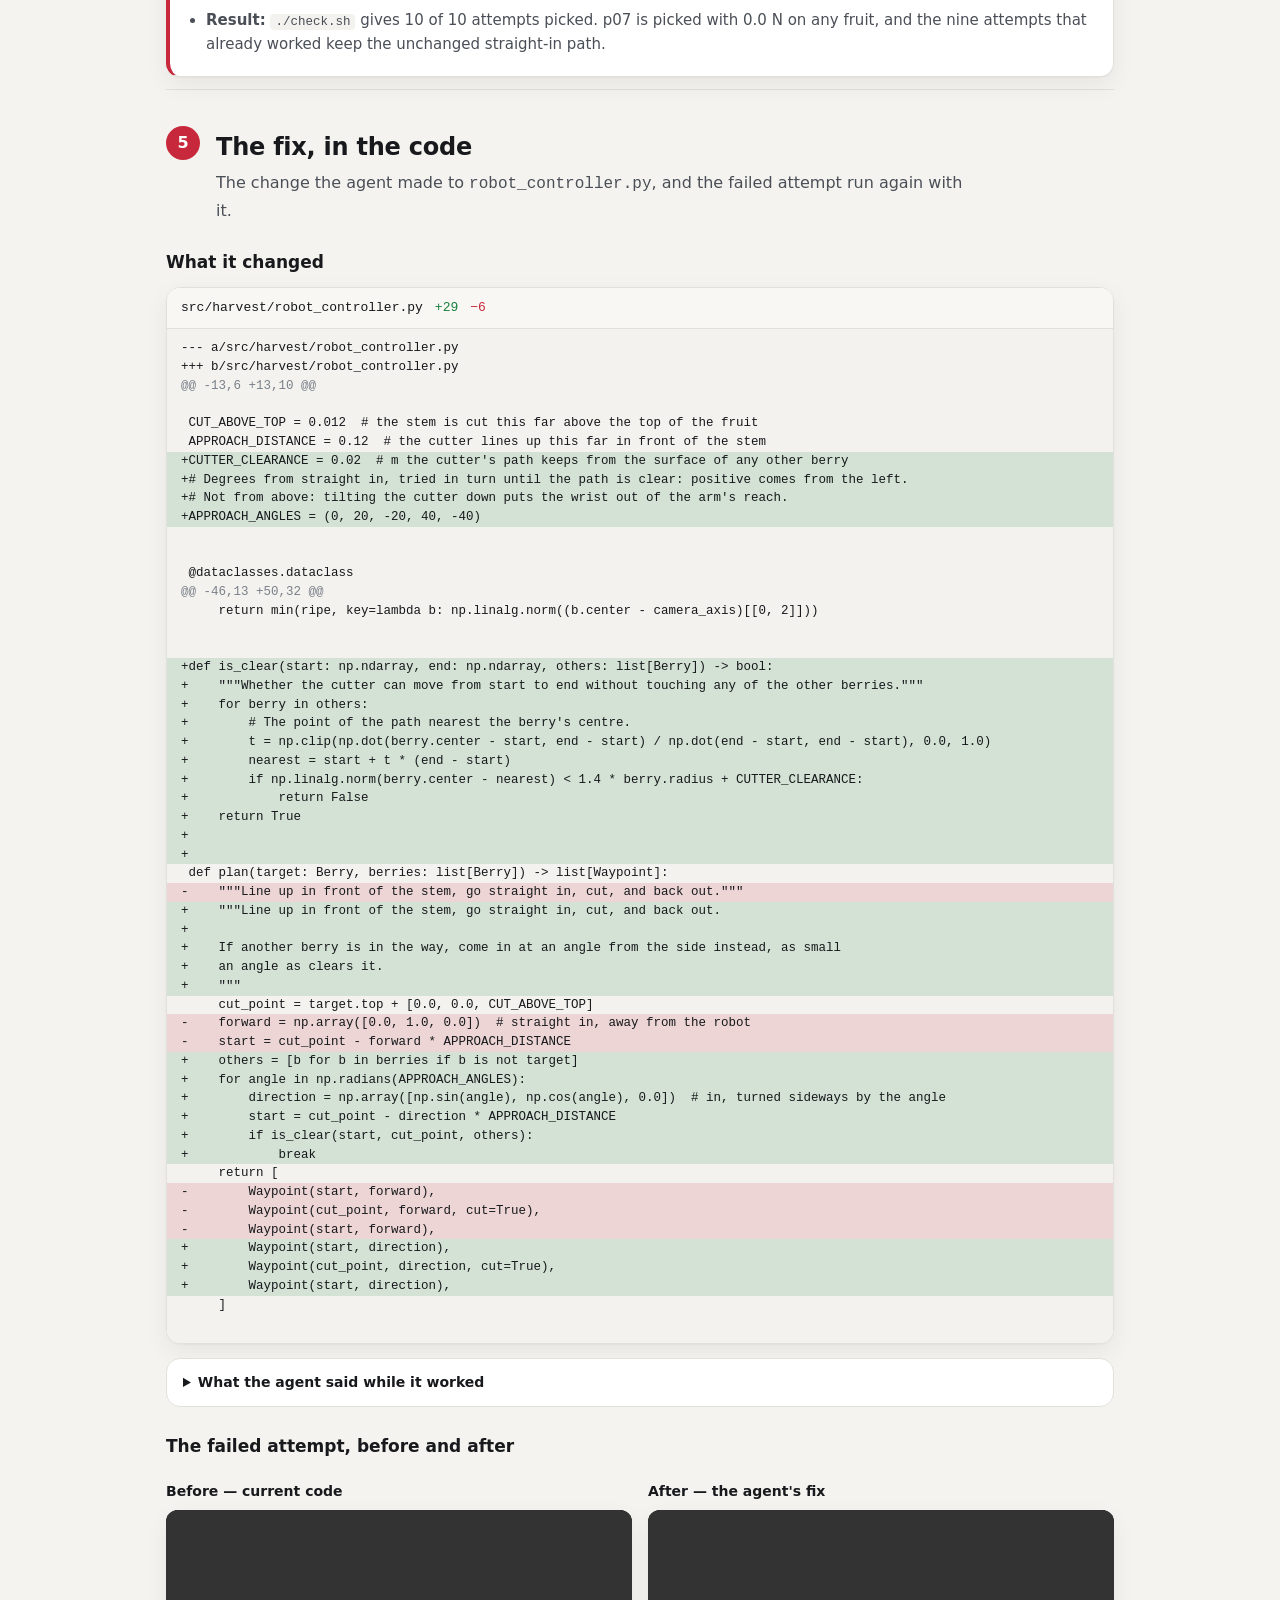
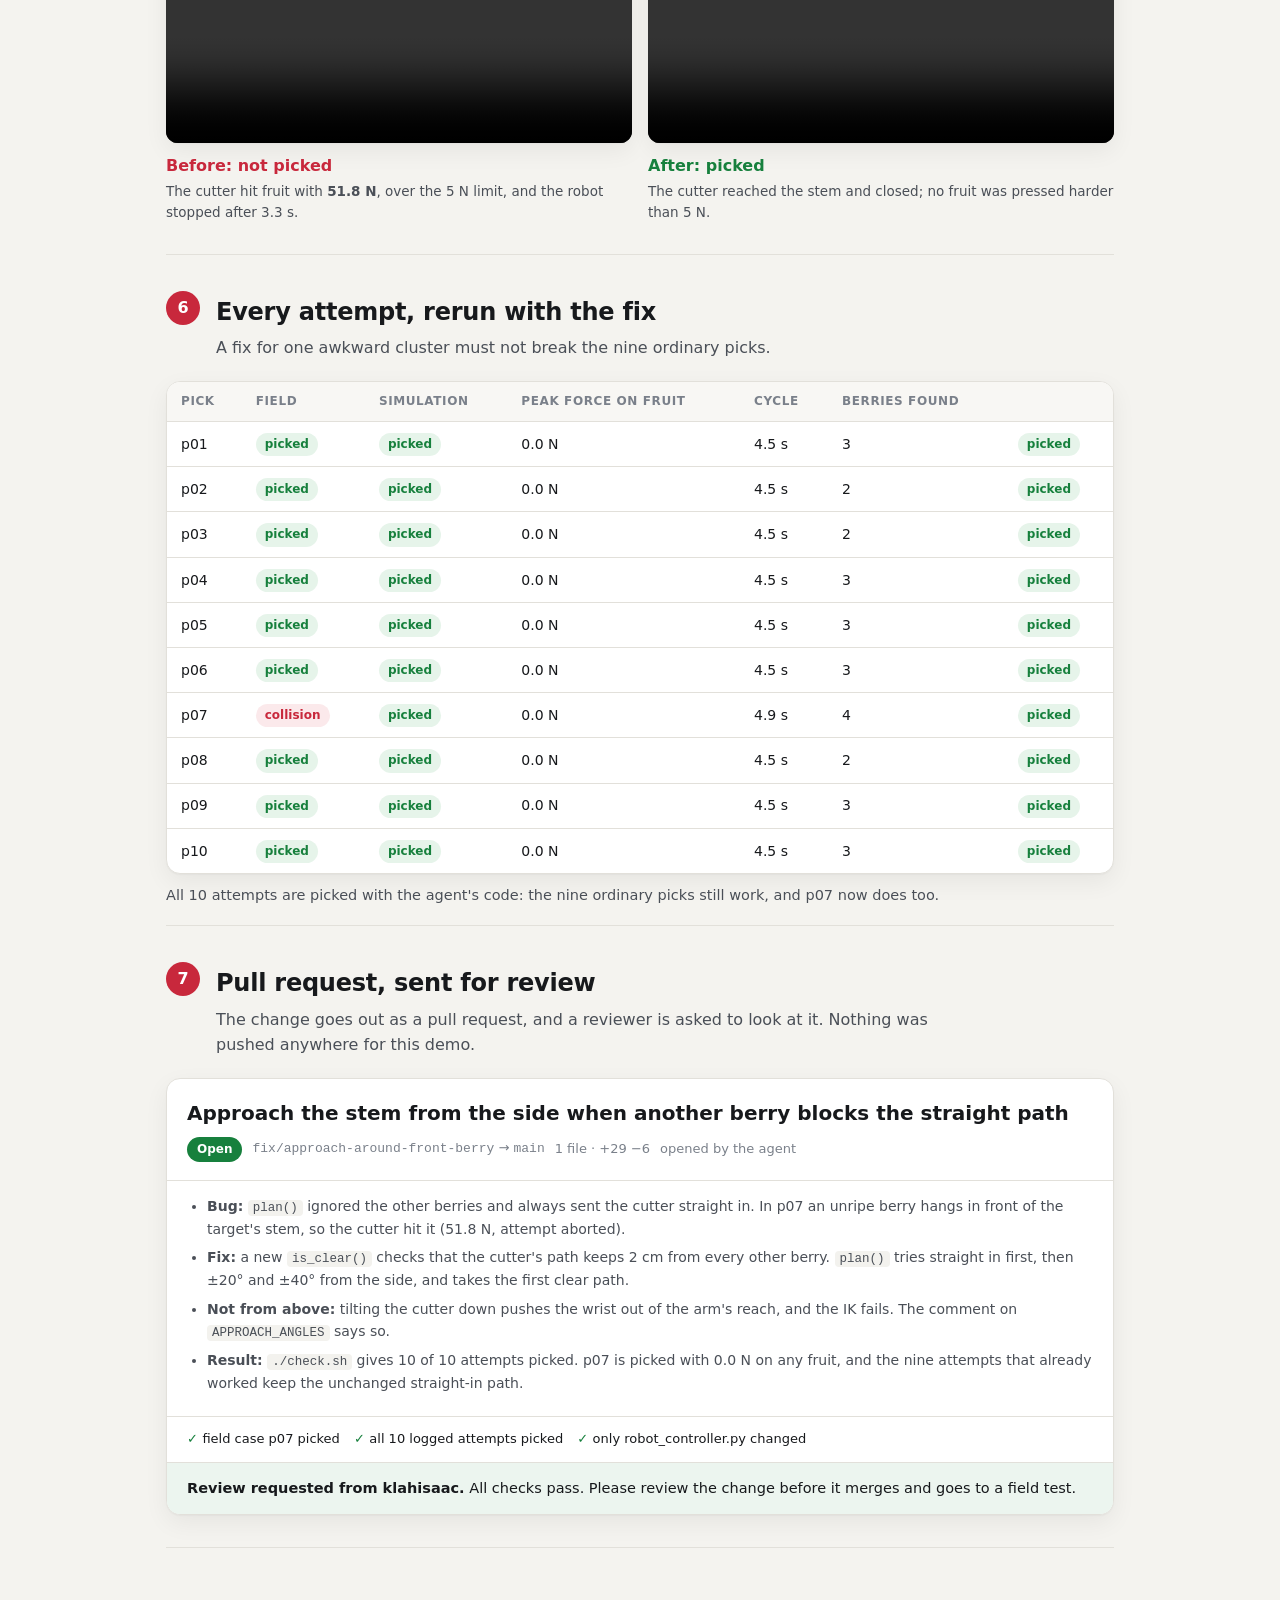
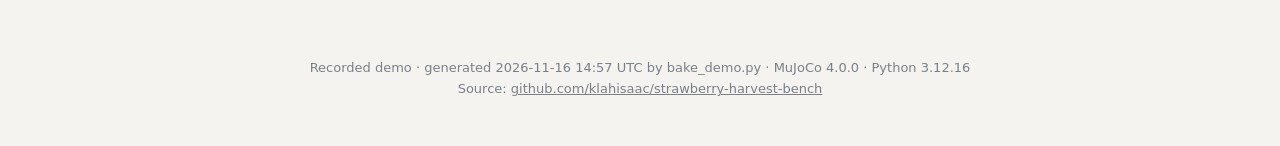
==== commit 38c44765: "Show the agent's prompt and answer word for word Add a step to the demo page with the prompt the age" ====
--- a/web/index.html
+++ b/web/index.html
@@ -21,8 +21,9 @@
       other logged attempt, and sent for review. Every step below was really run and recorded.</p>
     <ol class="flow" aria-label="The steps">
       <li><a href="#step1">Field log</a></li><li><a href="#step2">Image → simulation</a></li>
-      <li><a href="#step3">Reproduce</a></li><li><a href="#step4">AI fix</a></li>
-      <li><a href="#step5">Recheck</a></li><li><a href="#step6">Pull request</a></li>
+      <li><a href="#step3">Reproduce</a></li><li><a href="#step4">Prompt</a></li>
+      <li><a href="#step5">AI fix</a></li><li><a href="#step6">Recheck</a></li>
+      <li><a href="#step7">Pull request</a></li>
     </ol>
     <p class="source">Source code:
       <a href="https://github.com/klahisaac/strawberry-harvest-bench">github.com/klahisaac/strawberry-harvest-bench</a></p>
@@ -99,13 +100,24 @@
   <section class="step" id="step4">
     <header class="step-head">
       <span class="step-num">4</span>
-      <div><h2>The fix, written by an AI agent</h2>
+      <div><h2>The prompt, and the agent's answer</h2>
         <p>An AI agent was given the field report, a copy of the code, and one command that reruns
-          every logged attempt in the simulator. It was allowed to change only the robot's controller.</p></div>
+          every logged attempt in the simulator. It was allowed to change only the robot's controller.
+          Below are the prompt it got and the answer it gave, word for word.</p></div>
     </header>
     <div class="agent-card" id="agentCard"></div>
-    <h3 class="subhead">Why it changed the code — the agent's explanation</h3>
-    <div class="explain" id="explain"></div>
+    <h3 class="subhead">The prompt</h3>
+    <pre class="prompt" id="prompt"></pre>
+    <h3 class="subhead">The agent's answer</h3>
+    <div class="explain" id="answer"></div>
+  </section>
+
+  <section class="step" id="step5">
+    <header class="step-head">
+      <span class="step-num">5</span>
+      <div><h2>The fix, in the code</h2>
+        <p>The change the agent made to <code>robot_controller.py</code>, and the failed attempt run again with it.</p></div>
+    </header>
     <h3 class="subhead">What it changed</h3>
     <div id="diff"></div>
     <details class="transcript"><summary>What the agent said while it worked</summary><div id="sayings"></div></details>
@@ -120,9 +132,9 @@
     </div>
   </section>
 
-  <section class="step" id="step5">
+  <section class="step" id="step6">
     <header class="step-head">
-      <span class="step-num">5</span>
+      <span class="step-num">6</span>
       <div><h2>Every attempt, rerun with the fix</h2>
         <p>A fix for one awkward cluster must not break the nine ordinary picks.</p></div>
     </header>
@@ -130,9 +142,9 @@
     <p class="smoke-note" id="afterNote"></p>
   </section>
 
-  <section class="step" id="step6">
+  <section class="step" id="step7">
     <header class="step-head">
-      <span class="step-num">6</span>
+      <span class="step-num">7</span>
       <div><h2>Pull request, sent for review</h2>
         <p>The change goes out as a pull request, and a reviewer is asked to look at it. Nothing
           was pushed anywhere for this demo.</p></div>
--- a/web/demo.css
+++ b/web/demo.css
@@ -300,3 +300,7 @@
 @media (max-width: 640px) {
   .thumbs { grid-template-columns: repeat(2, minmax(0, 1fr)); }
 }
+
+/* The prompt the agent got, word for word. */
+.prompt { margin: 0; padding: 14px 18px; background: var(--code-bg); border: 1px solid var(--line); border-radius: var(--radius);
+  font-size: 13px; line-height: 1.55; white-space: pre-wrap; overflow-wrap: anywhere; color: var(--ink-2); }
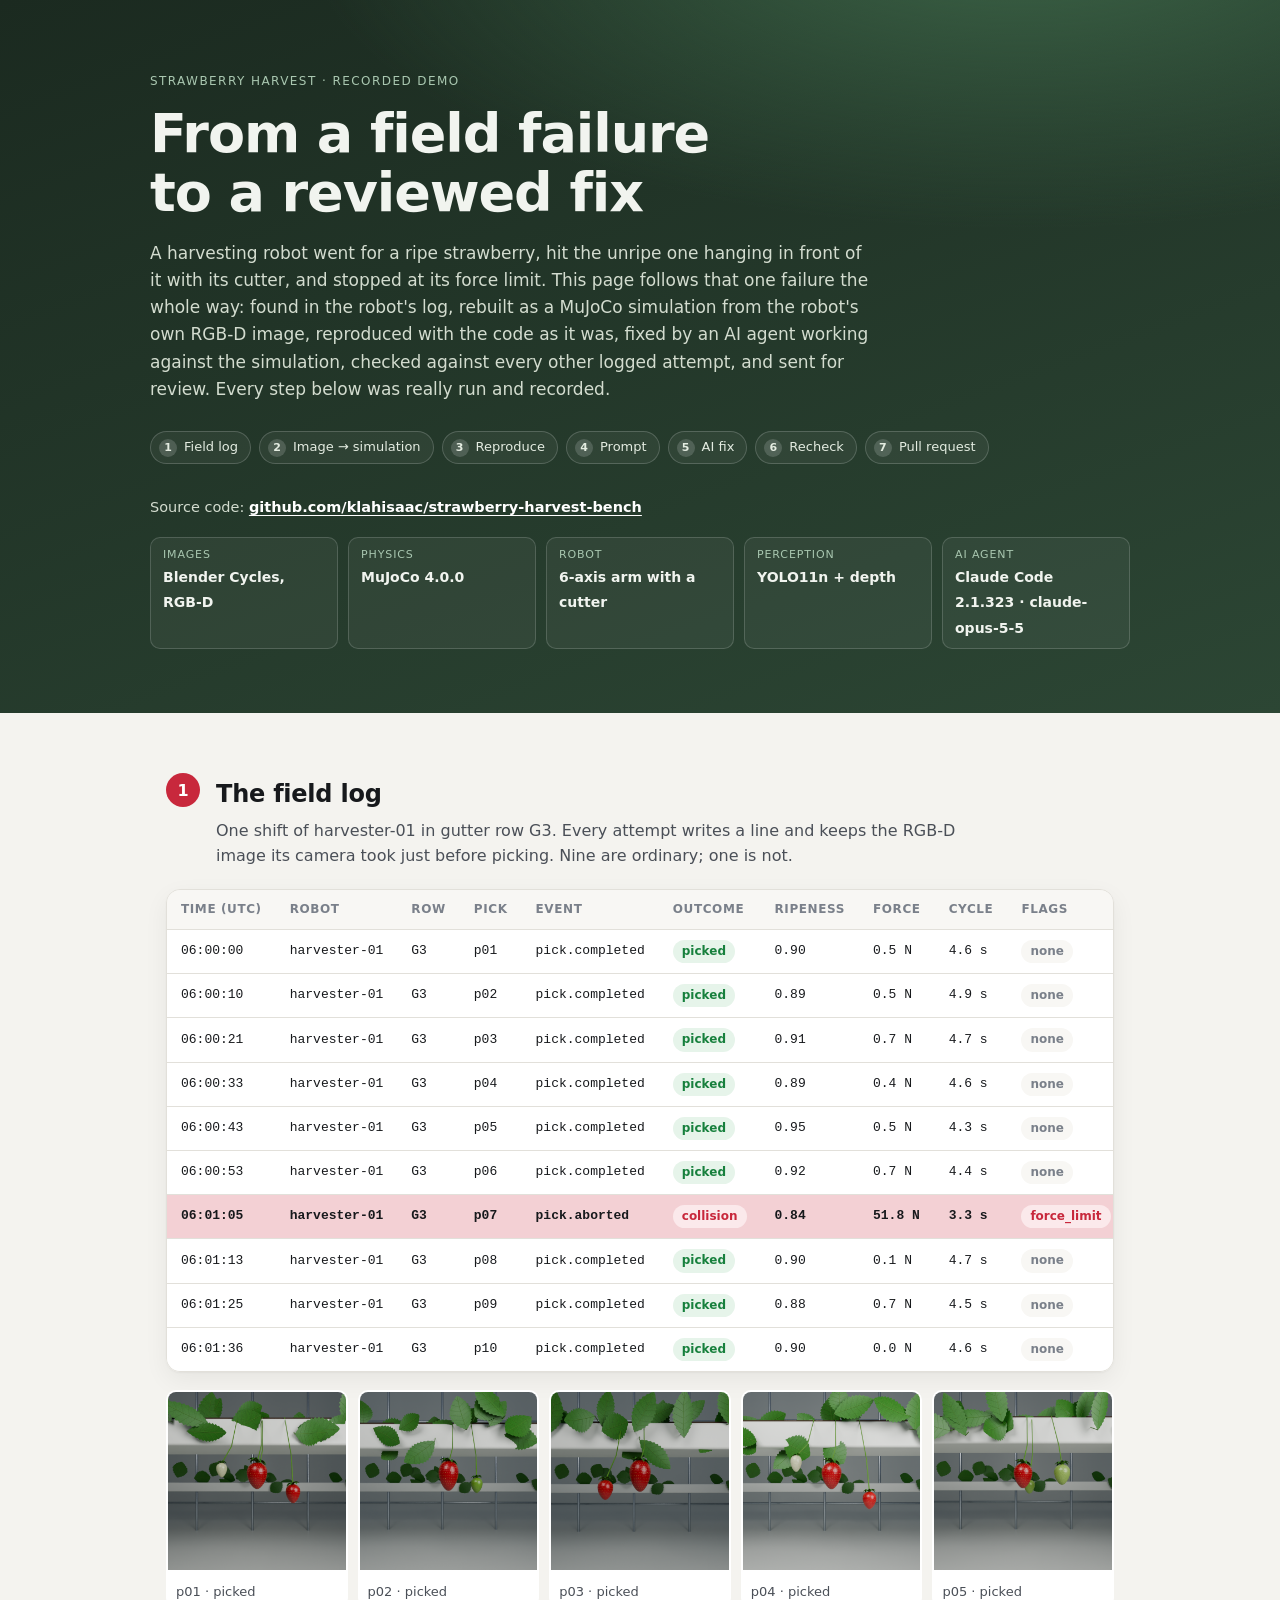
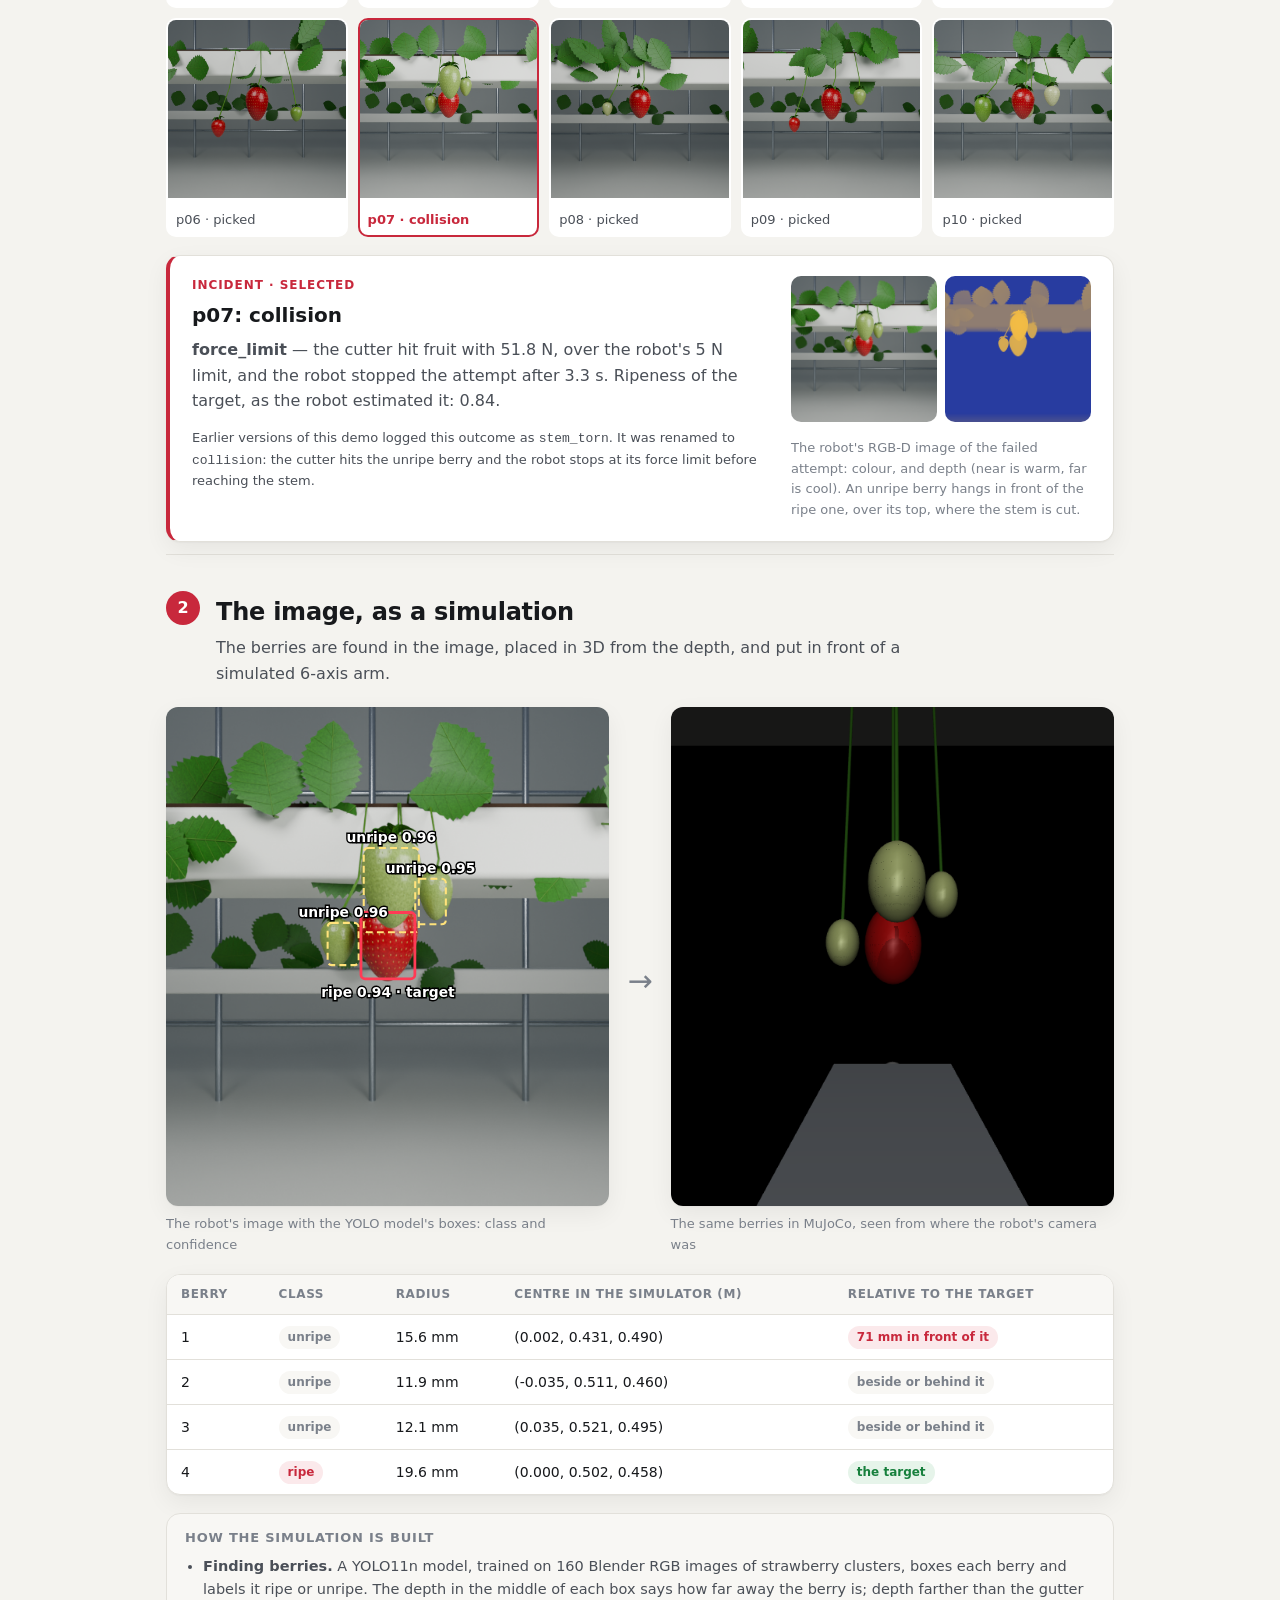
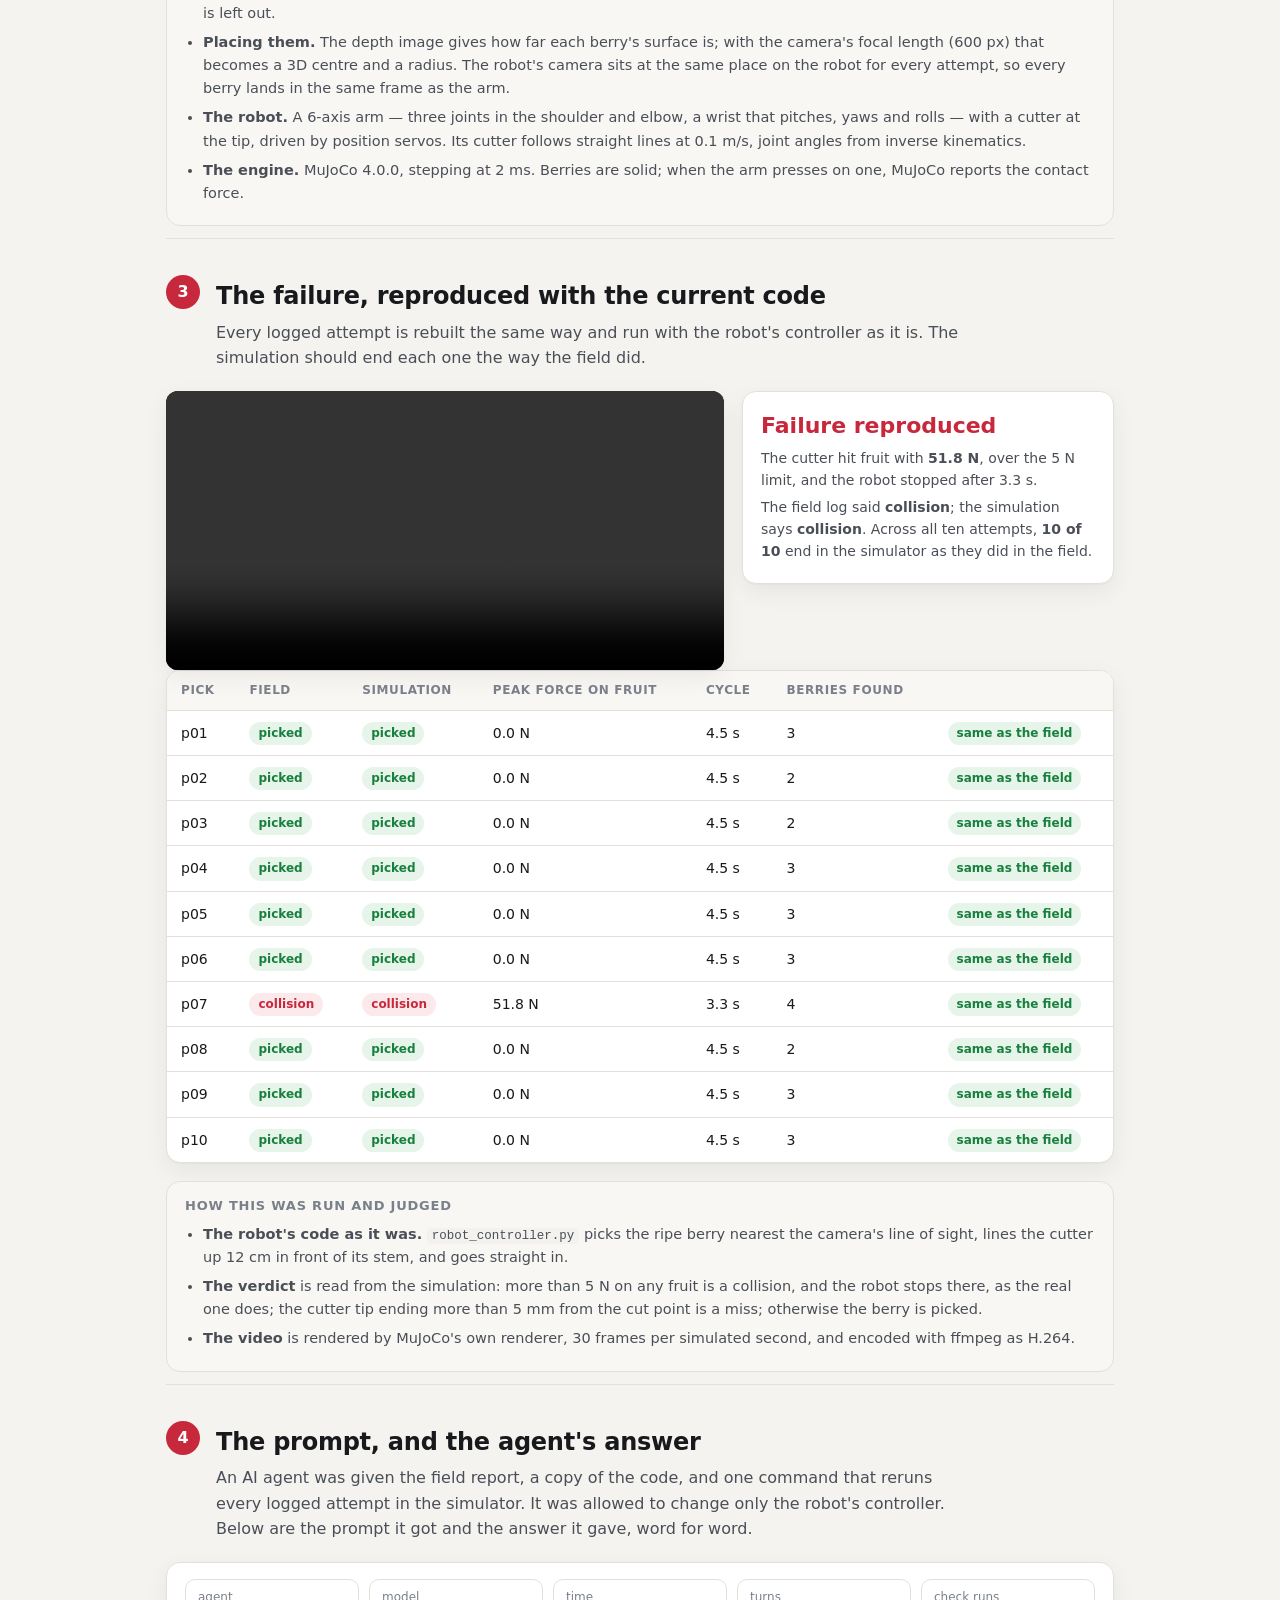
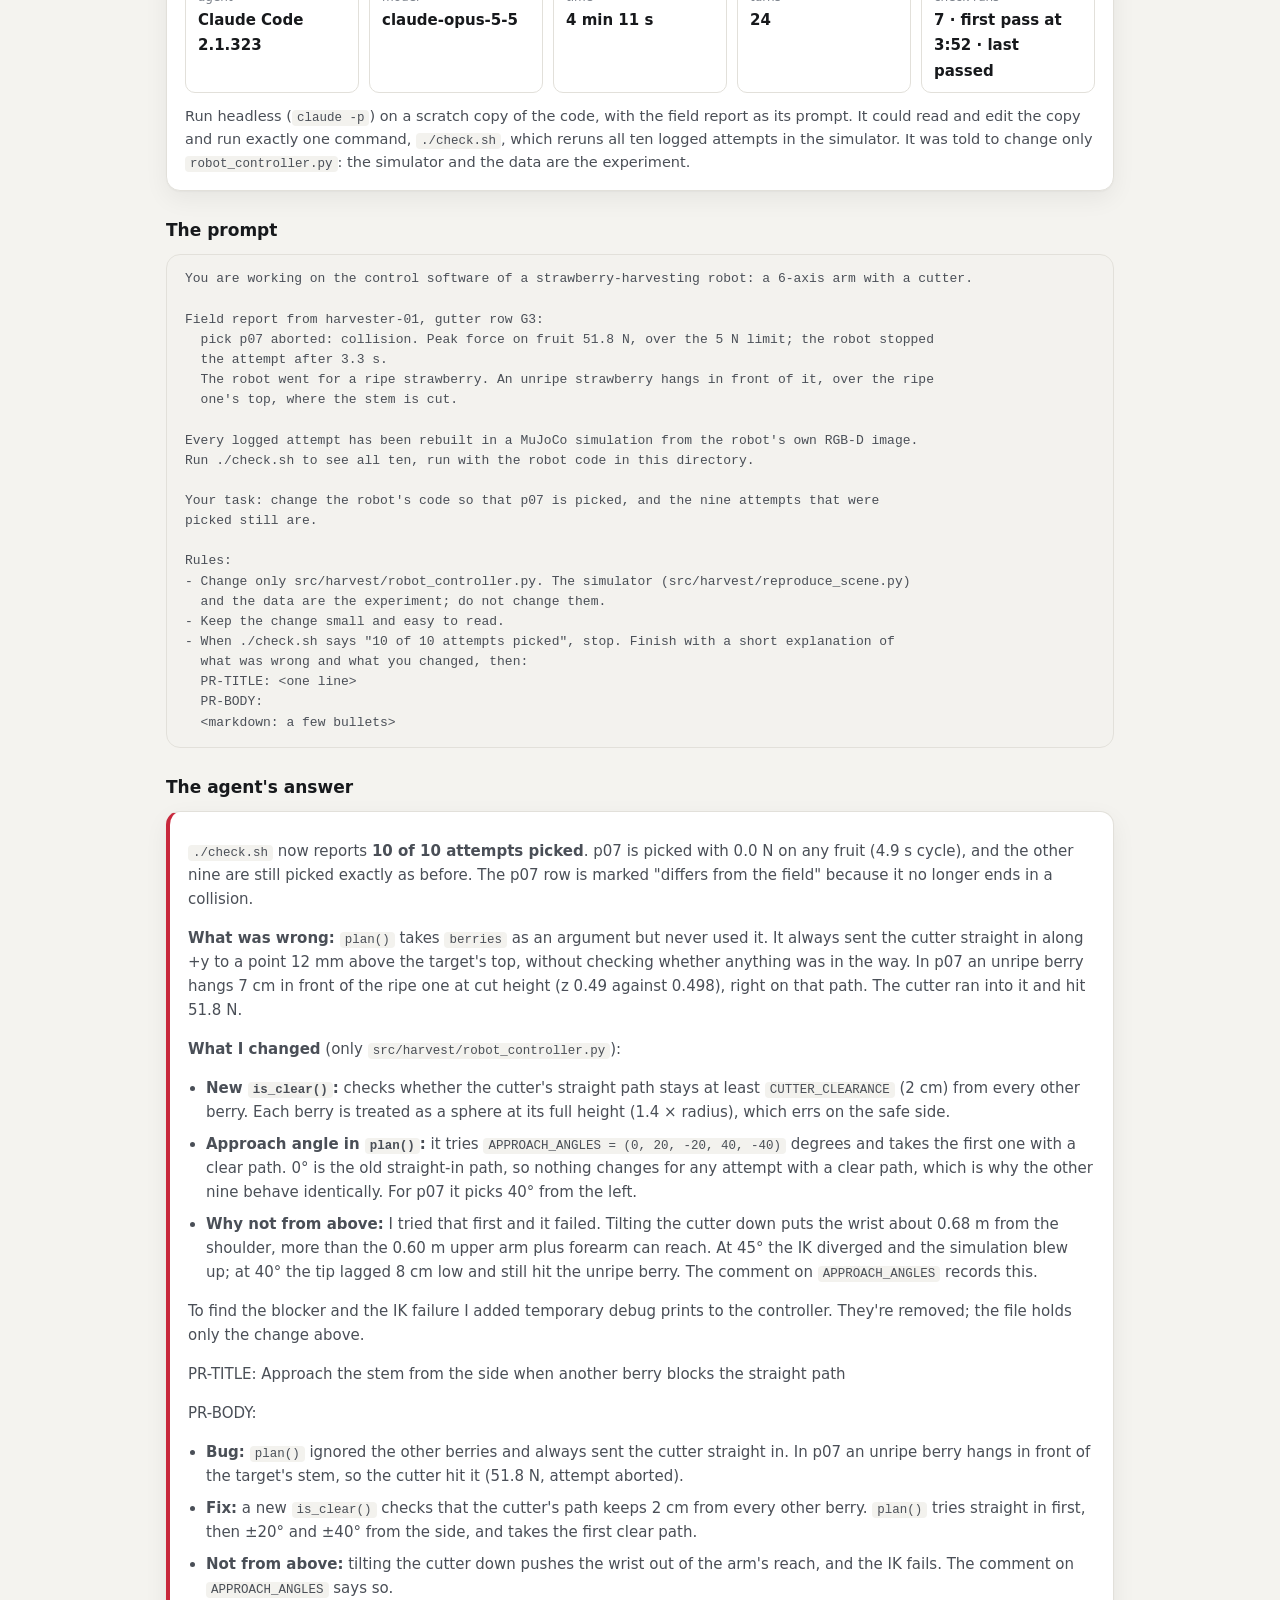
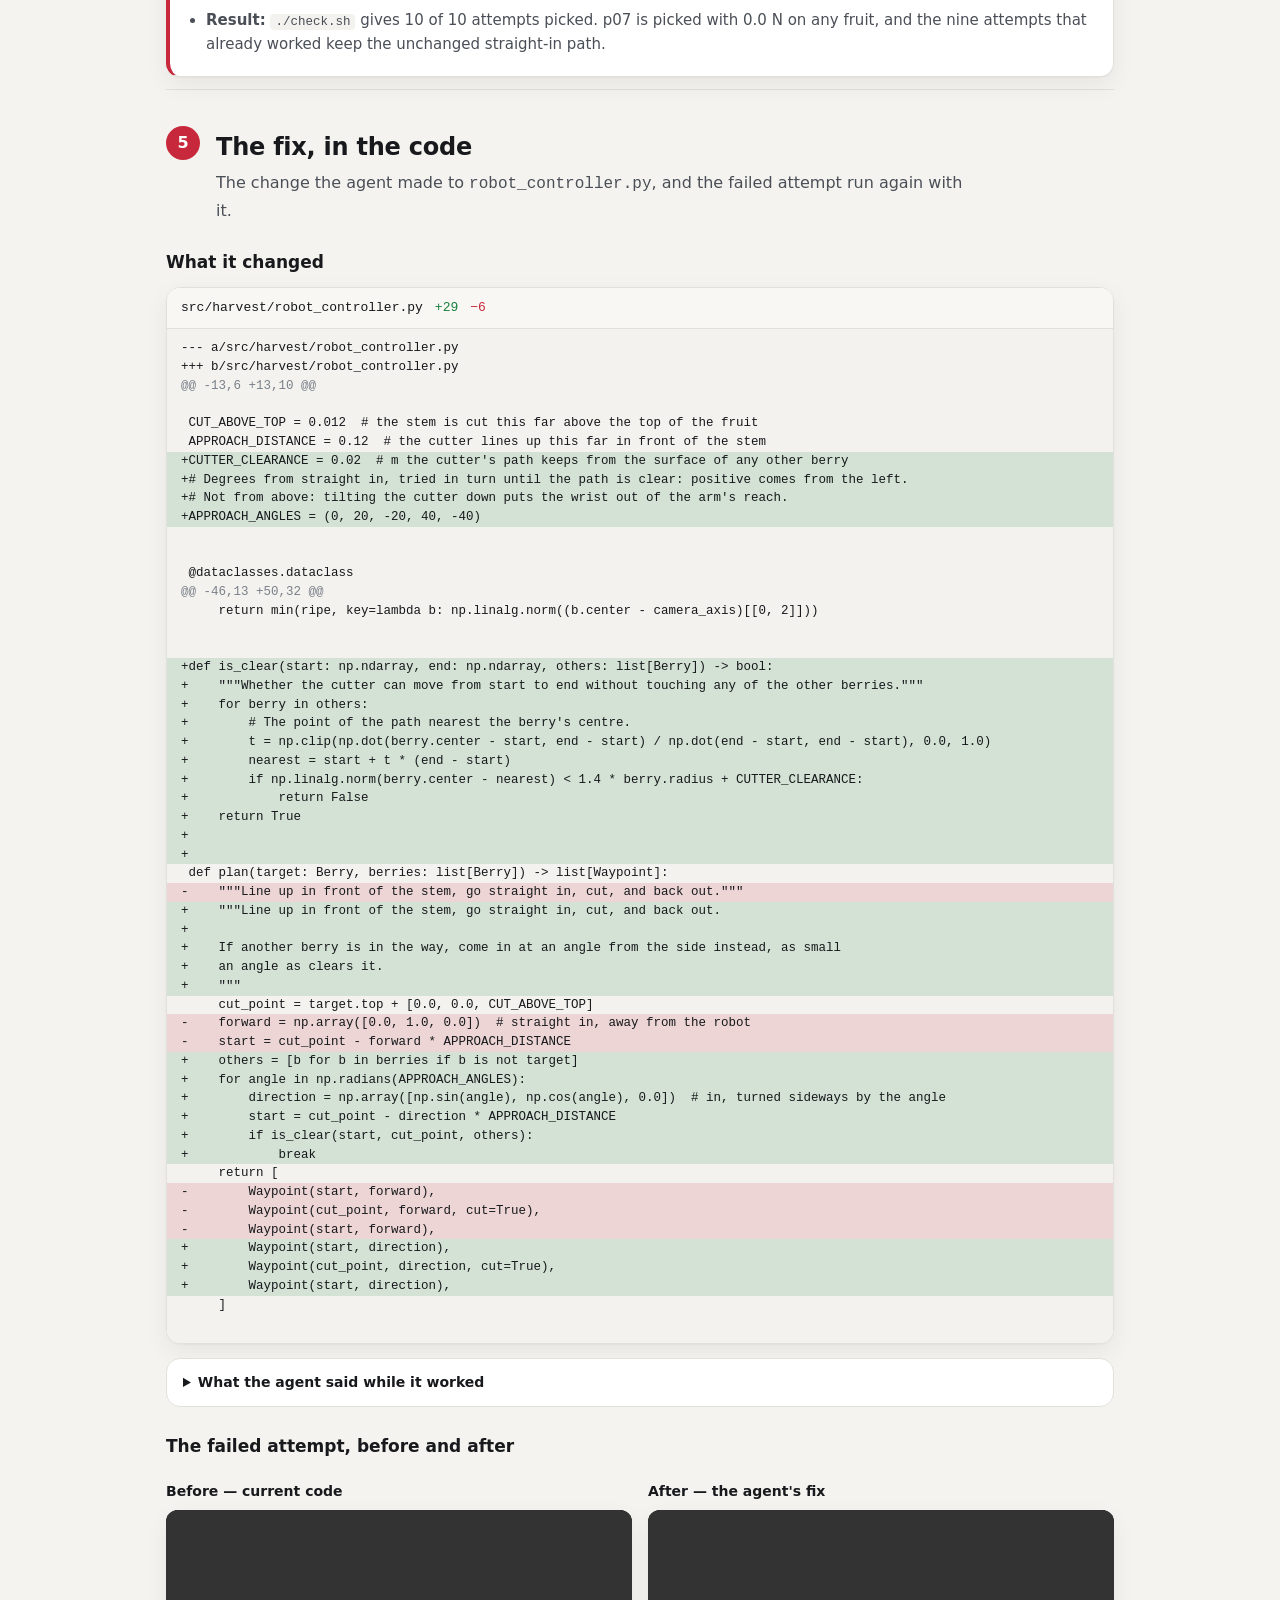
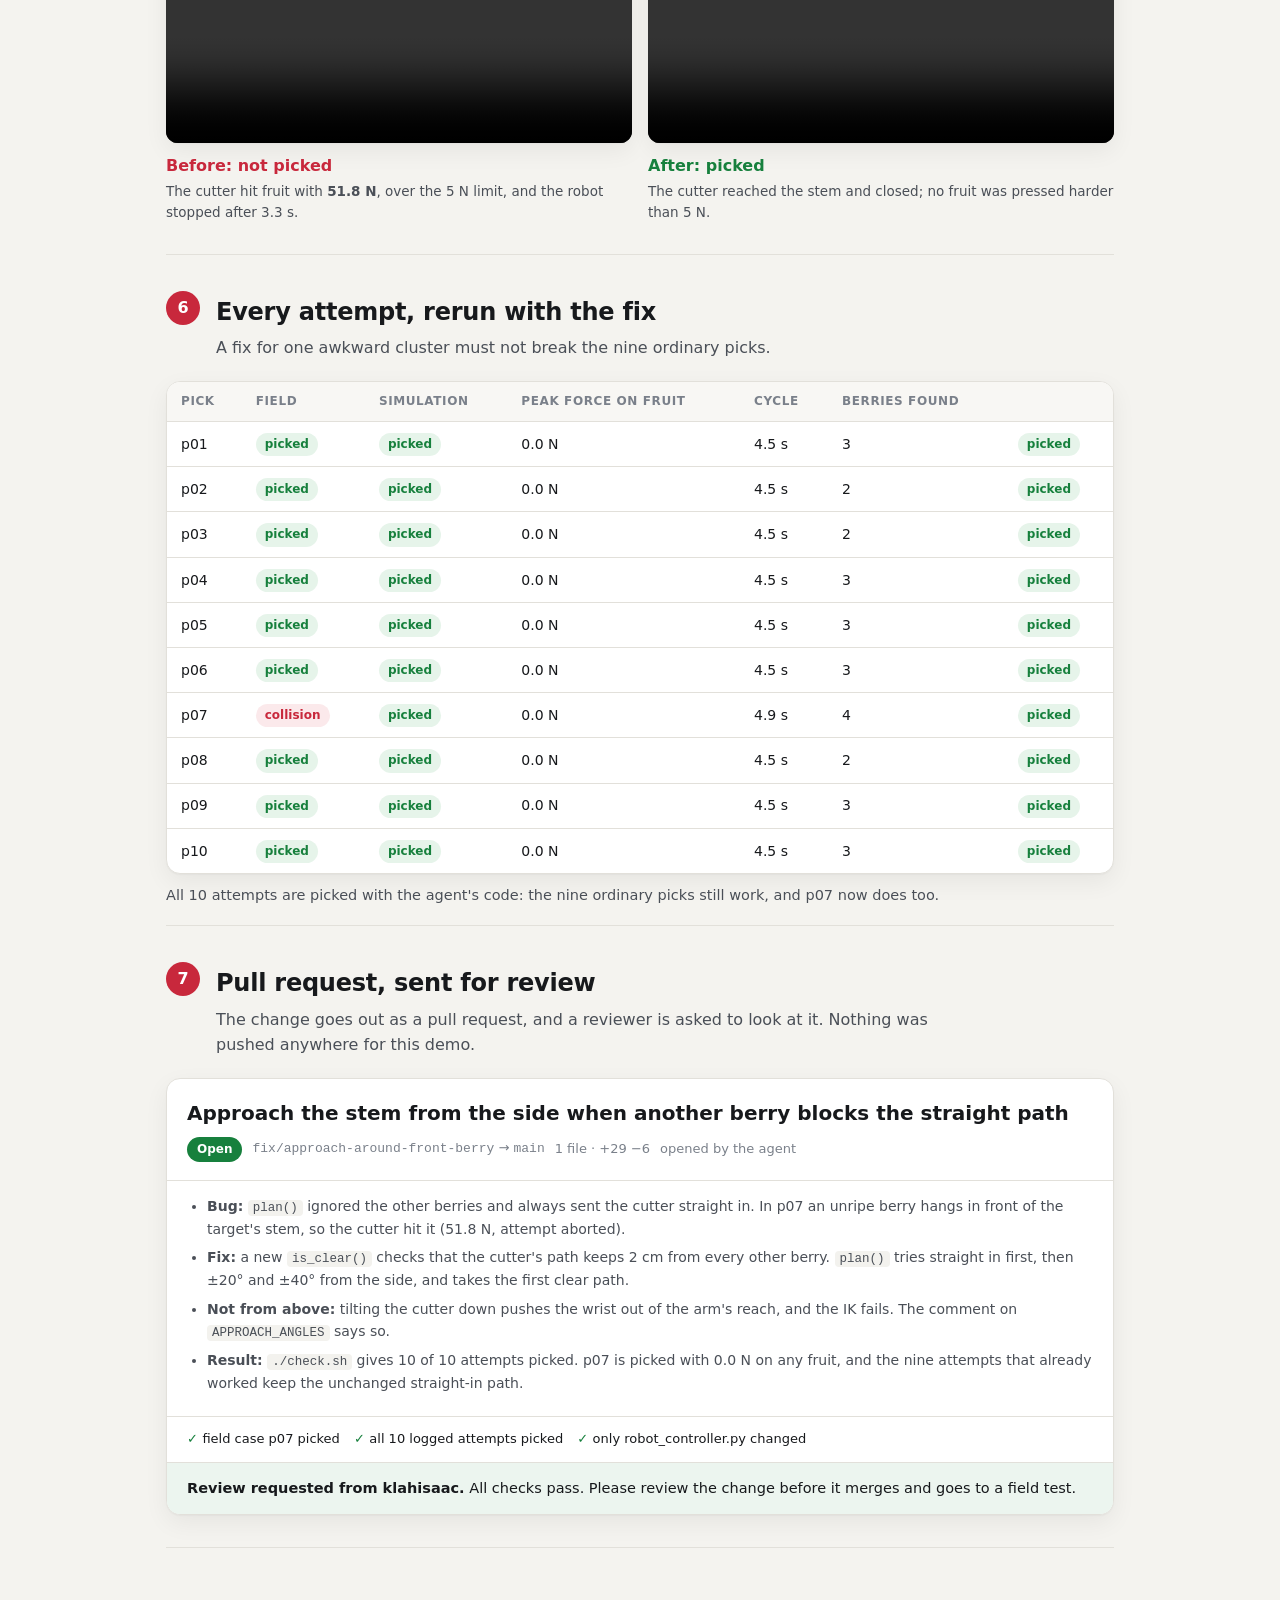
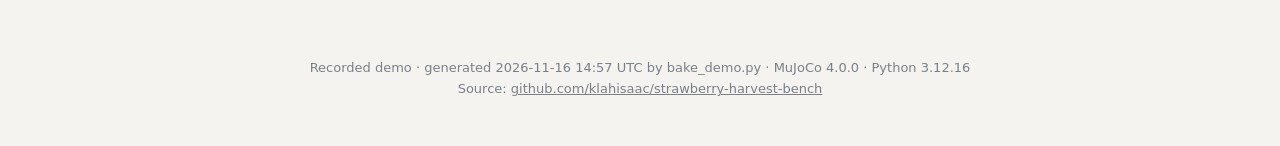
==== commit 462f81ad: "Note that the p07 outcome was once called stem_torn" ====
--- a/web/index.html
+++ b/web/index.html
@@ -47,6 +47,9 @@
         <p class="label">Incident · selected</p>
         <h3 id="incTitle"></h3>
         <p id="incWhy" class="why"></p>
+        <p class="rename-note">Earlier versions of this demo logged this outcome as <code>stem_torn</code>.
+          It was renamed to <code>collision</code>: the cutter hits the unripe berry and the robot stops
+          at its force limit before reaching the stem.</p>
       </div>
       <figure class="photo rgbd">
         <img id="incRgb" alt="The robot's RGB image of the failed attempt">
--- a/web/demo.css
+++ b/web/demo.css
@@ -157,6 +157,7 @@
 .incident .label { margin: 0; font-size: 12px; text-transform: uppercase; letter-spacing: 0.08em; color: var(--bad); font-weight: 700; }
 .incident h3 { margin: 4px 0 6px; font-size: 20px; }
 .incident .why { margin: 0 0 14px; color: var(--ink-2); }
+.incident .rename-note { margin: 0 0 14px; font-size: 13px; color: var(--ink-2); }
 .timeline { font-family: var(--mono); font-size: 12.5px; background: var(--code-bg); border-radius: 10px; padding: 10px 12px; overflow-x: auto; }
 .timeline div { white-space: pre; }
 .timeline .t { color: var(--muted); }
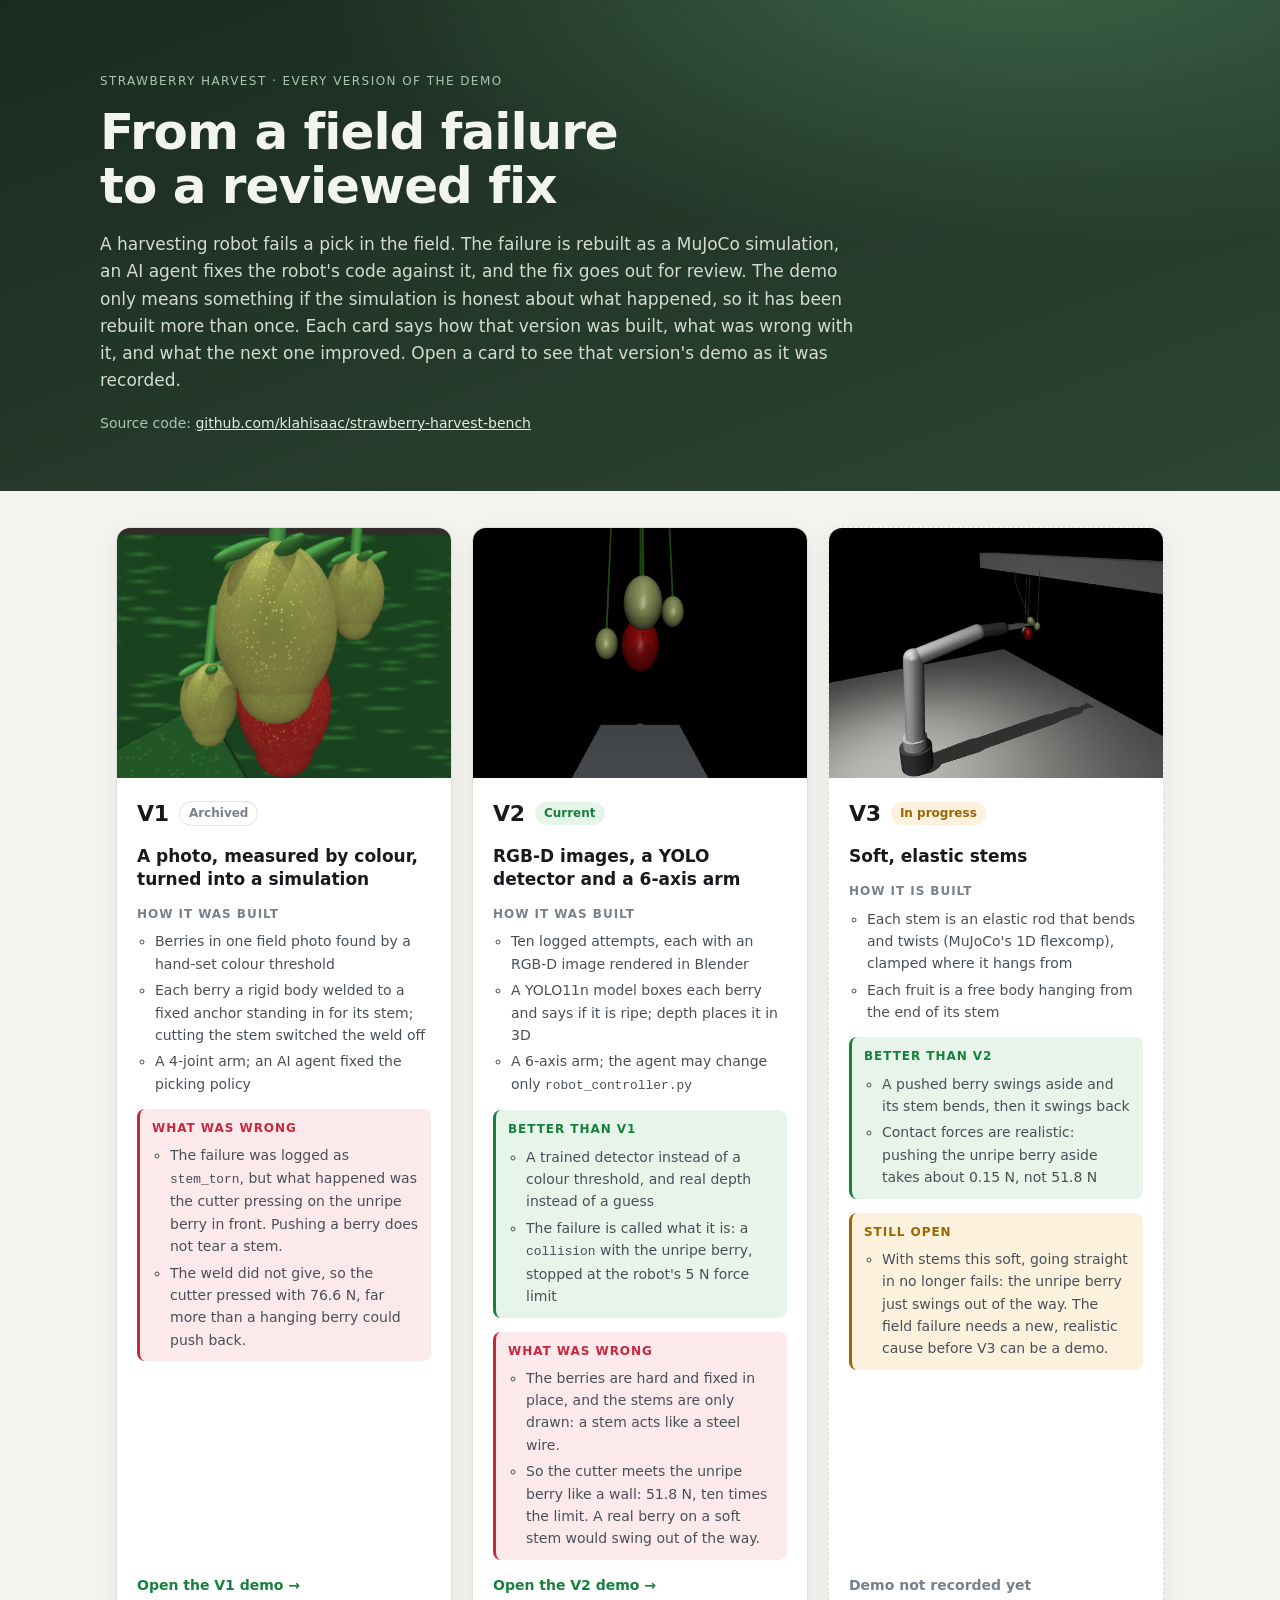
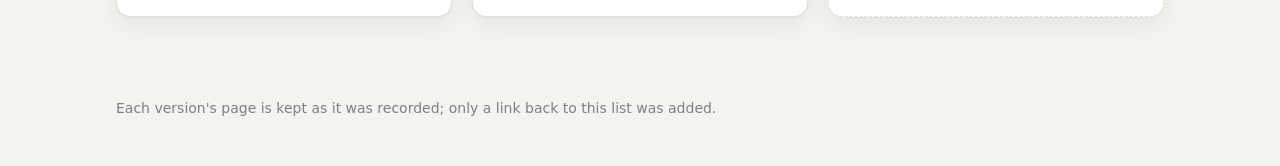
==== commit 3224564a: "List every version of the demo on the front page The front page is now a card per version: how it wa" ====
--- a/web/index.html
+++ b/web/index.html
@@ -4,163 +4,132 @@
 <meta charset="utf-8">
 <meta name="viewport" content="width=device-width, initial-scale=1">
 <title>Field Failure to Fix</title>
-<meta name="description" content="A recorded demo. A strawberry-harvesting robot fails in the field. Its log and RGB-D image become a MuJoCo simulation, an AI agent fixes the robot's controller against it, every logged attempt is rerun, and a pull request goes out for review.">
+<meta name="description" content="Every version of a recorded demo in which a strawberry-harvesting robot's field failure is rebuilt in MuJoCo and fixed by an AI agent: how each was built, what was wrong with it, and what the next one improved.">
 <link rel="icon" href="data:,">
-<link rel="stylesheet" href="demo.css">
+<link rel="stylesheet" href="versions.css">
 </head>
 <body>
 
 <header class="hero">
   <div class="hero-inner">
-    <p class="eyebrow">Strawberry harvest · recorded demo</p>
+    <p class="eyebrow">Strawberry harvest · every version of the demo</p>
     <h1>From a field failure<br>to a reviewed fix</h1>
-    <p class="lede">A harvesting robot went for a ripe strawberry, hit the unripe one hanging in
-      front of it with its cutter, and stopped at its force limit. This page follows that one failure the whole way: found in the
-      robot's log, rebuilt as a MuJoCo simulation from the robot's own RGB-D image, reproduced with
-      the code as it was, fixed by an AI agent working against the simulation, checked against every
-      other logged attempt, and sent for review. Every step below was really run and recorded.</p>
-    <ol class="flow" aria-label="The steps">
-      <li><a href="#step1">Field log</a></li><li><a href="#step2">Image → simulation</a></li>
-      <li><a href="#step3">Reproduce</a></li><li><a href="#step4">Prompt</a></li>
-      <li><a href="#step5">AI fix</a></li><li><a href="#step6">Recheck</a></li>
-      <li><a href="#step7">Pull request</a></li>
-    </ol>
+    <p class="lede">A harvesting robot fails a pick in the field. The failure is rebuilt as a MuJoCo
+      simulation, an AI agent fixes the robot's code against it, and the fix goes out for review.
+      The demo only means something if the simulation is honest about what happened, so it has been
+      rebuilt more than once. Each card says how that version was built, what was wrong with it,
+      and what the next one improved. Open a card to see that version's demo as it was recorded.</p>
     <p class="source">Source code:
       <a href="https://github.com/klahisaac/strawberry-harvest-bench">github.com/klahisaac/strawberry-harvest-bench</a></p>
-    <div class="stack" id="stack"></div>
   </div>
 </header>
 
 <main>
+  <ol class="cards">
 
-  <section class="step" id="step1">
-    <header class="step-head">
-      <span class="step-num">1</span>
-      <div><h2>The field log</h2>
-        <p>One shift of harvester-01 in gutter row G3. Every attempt writes a line and keeps the
-          RGB-D image its camera took just before picking. Nine are ordinary; one is not.</p></div>
-    </header>
-    <div class="card flush"><table class="log" id="logTable"></table></div>
-    <div class="thumbs" id="thumbs"></div>
-    <div class="incident">
-      <div class="incident-text">
-        <p class="label">Incident · selected</p>
-        <h3 id="incTitle"></h3>
-        <p id="incWhy" class="why"></p>
-        <p class="rename-note">Earlier versions of this demo logged this outcome as <code>stem_torn</code>.
-          It was renamed to <code>collision</code>: the cutter hits the unripe berry and the robot stops
-          at its force limit before reaching the stem.</p>
+    <li>
+      <a class="card" href="v1/">
+        <div class="thumb"><img src="v1/demo/sim-photo.png" alt="Version 1: the berries as rigid bodies in the first simulation"></div>
+        <div class="body">
+          <div class="head"><span class="version">V1</span><span class="status archived">Archived</span></div>
+          <h2>A photo, measured by colour, turned into a simulation</h2>
+          <div class="block">
+            <h3>How it was built</h3>
+            <ul>
+              <li>Berries in one field photo found by a hand-set colour threshold</li>
+              <li>Each berry a rigid body welded to a fixed anchor standing in for its stem; cutting
+                the stem switched the weld off</li>
+              <li>A 4-joint arm; an AI agent fixed the picking policy</li>
+            </ul>
+          </div>
+          <div class="block problem">
+            <h3>What was wrong</h3>
+            <ul>
+              <li>The failure was logged as <code>stem_torn</code>, but what happened was the cutter
+                pressing on the unripe berry in front. Pushing a berry does not tear a stem.</li>
+              <li>The weld did not give, so the cutter pressed with 76.6 N, far more than a hanging
+                berry could push back.</li>
+            </ul>
+          </div>
+          <span class="cta">Open the V1 demo →</span>
+        </div>
+      </a>
+    </li>
+
+    <li>
+      <a class="card" href="v2/">
+        <div class="thumb"><img src="v2/demo/sim-view.png" alt="Version 2: the berries in MuJoCo, seen from the robot's camera"></div>
+        <div class="body">
+          <div class="head"><span class="version">V2</span><span class="status live">Current</span></div>
+          <h2>RGB-D images, a YOLO detector and a 6-axis arm</h2>
+          <div class="block">
+            <h3>How it was built</h3>
+            <ul>
+              <li>Ten logged attempts, each with an RGB-D image rendered in Blender</li>
+              <li>A YOLO11n model boxes each berry and says if it is ripe; depth places it in 3D</li>
+              <li>A 6-axis arm; the agent may change only <code>robot_controller.py</code></li>
+            </ul>
+          </div>
+          <div class="block better">
+            <h3>Better than V1</h3>
+            <ul>
+              <li>A trained detector instead of a colour threshold, and real depth instead of a guess</li>
+              <li>The failure is called what it is: a <code>collision</code> with the unripe berry,
+                stopped at the robot's 5 N force limit</li>
+            </ul>
+          </div>
+          <div class="block problem">
+            <h3>What was wrong</h3>
+            <ul>
+              <li>The berries are hard and fixed in place, and the stems are only drawn: a stem acts
+                like a steel wire.</li>
+              <li>So the cutter meets the unripe berry like a wall: 51.8 N, ten times the limit. A real
+                berry on a soft stem would swing out of the way.</li>
+            </ul>
+          </div>
+          <span class="cta">Open the V2 demo →</span>
+        </div>
+      </a>
+    </li>
+
+    <li>
+      <div class="card pending" aria-disabled="true">
+        <div class="thumb"><img src="assets/v3-preview.jpg" alt="Version 3: the unripe berry's stem bending as the cutter pushes it aside"></div>
+        <div class="body">
+          <div class="head"><span class="version">V3</span><span class="status wip">In progress</span></div>
+          <h2>Soft, elastic stems</h2>
+          <div class="block">
+            <h3>How it is built</h3>
+            <ul>
+              <li>Each stem is an elastic rod that bends and twists (MuJoCo's 1D flexcomp), clamped where
+                it hangs from</li>
+              <li>Each fruit is a free body hanging from the end of its stem</li>
+            </ul>
+          </div>
+          <div class="block better">
+            <h3>Better than V2</h3>
+            <ul>
+              <li>A pushed berry swings aside and its stem bends, then it swings back</li>
+              <li>Contact forces are realistic: pushing the unripe berry aside takes about 0.15 N,
+                not 51.8 N</li>
+            </ul>
+          </div>
+          <div class="block open">
+            <h3>Still open</h3>
+            <ul>
+              <li>With stems this soft, going straight in no longer fails: the unripe berry just swings
+                out of the way. The field failure needs a new, realistic cause before V3 can be a demo.</li>
+            </ul>
+          </div>
+          <span class="cta">Demo not recorded yet</span>
+        </div>
       </div>
-      <figure class="photo rgbd">
-        <img id="incRgb" alt="The robot's RGB image of the failed attempt">
-        <img id="incDepth" alt="The robot's depth image of the failed attempt">
-        <figcaption>The robot's RGB-D image of the failed attempt: colour, and depth (near is warm,
-          far is cool). An unripe berry hangs in front of the ripe one, over its top, where the stem is cut.</figcaption>
-      </figure>
-    </div>
-  </section>
+    </li>
 
-  <section class="step" id="step2">
-    <header class="step-head">
-      <span class="step-num">2</span>
-      <div><h2>The image, as a simulation</h2>
-        <p>The berries are found in the image, placed in 3D from the depth, and put in front of a
-          simulated 6-axis arm.</p></div>
-    </header>
-    <div class="triptych">
-      <figure class="frame">
-        <div class="overlay-wrap">
-          <img id="foundImg" alt="The failed attempt's image">
-          <svg id="foundSvg" class="overlay" viewBox="0 0 640 640"></svg>
-        </div>
-        <figcaption>The robot's image with the YOLO model's boxes: class and confidence</figcaption>
-      </figure>
-      <div class="arrow" aria-hidden="true">→</div>
-      <figure class="frame">
-        <img src="demo/sim-view.png" alt="The same berries in the MuJoCo simulation, seen from the robot's camera">
-        <figcaption>The same berries in MuJoCo, seen from where the robot's camera was</figcaption>
-      </figure>
-    </div>
-    <div class="card flush"><table class="data" id="berryTable"></table></div>
-    <div class="how" id="howSim"></div>
-  </section>
-
-  <section class="step" id="step3">
-    <header class="step-head">
-      <span class="step-num">3</span>
-      <div><h2>The failure, reproduced with the current code</h2>
-        <p>Every logged attempt is rebuilt the same way and run with the robot's controller as it
-          is. The simulation should end each one the way the field did.</p></div>
-    </header>
-    <div class="result">
-      <video src="demo/before.mp4" controls muted playsinline loop autoplay></video>
-      <div class="verdict-panel" id="beforeVerdict"></div>
-    </div>
-    <div class="card flush"><table class="data" id="beforeTable"></table></div>
-    <div class="how" id="howBefore"></div>
-  </section>
-
-  <section class="step" id="step4">
-    <header class="step-head">
-      <span class="step-num">4</span>
-      <div><h2>The prompt, and the agent's answer</h2>
-        <p>An AI agent was given the field report, a copy of the code, and one command that reruns
-          every logged attempt in the simulator. It was allowed to change only the robot's controller.
-          Below are the prompt it got and the answer it gave, word for word.</p></div>
-    </header>
-    <div class="agent-card" id="agentCard"></div>
-    <h3 class="subhead">The prompt</h3>
-    <pre class="prompt" id="prompt"></pre>
-    <h3 class="subhead">The agent's answer</h3>
-    <div class="explain" id="answer"></div>
-  </section>
-
-  <section class="step" id="step5">
-    <header class="step-head">
-      <span class="step-num">5</span>
-      <div><h2>The fix, in the code</h2>
-        <p>The change the agent made to <code>robot_controller.py</code>, and the failed attempt run again with it.</p></div>
-    </header>
-    <h3 class="subhead">What it changed</h3>
-    <div id="diff"></div>
-    <details class="transcript"><summary>What the agent said while it worked</summary><div id="sayings"></div></details>
-    <h3 class="subhead">The failed attempt, before and after</h3>
-    <div class="compare">
-      <figure><figcaption>Before — current code</figcaption>
-        <video src="demo/before.mp4" controls muted playsinline loop autoplay></video>
-        <div class="mini" id="cmpBefore"></div></figure>
-      <figure><figcaption>After — the agent's fix</figcaption>
-        <video src="demo/after.mp4" controls muted playsinline loop autoplay></video>
-        <div class="mini" id="cmpAfter"></div></figure>
-    </div>
-  </section>
-
-  <section class="step" id="step6">
-    <header class="step-head">
-      <span class="step-num">6</span>
-      <div><h2>Every attempt, rerun with the fix</h2>
-        <p>A fix for one awkward cluster must not break the nine ordinary picks.</p></div>
-    </header>
-    <div class="card flush"><table class="data" id="afterTable"></table></div>
-    <p class="smoke-note" id="afterNote"></p>
-  </section>
-
-  <section class="step" id="step7">
-    <header class="step-head">
-      <span class="step-num">7</span>
-      <div><h2>Pull request, sent for review</h2>
-        <p>The change goes out as a pull request, and a reviewer is asked to look at it. Nothing
-          was pushed anywhere for this demo.</p></div>
-    </header>
-    <div class="pr" id="pr"></div>
-  </section>
-
+  </ol>
 </main>
 
-<footer class="foot"><span id="foot"></span><br>
-  Source: <a href="https://github.com/klahisaac/strawberry-harvest-bench">github.com/klahisaac/strawberry-harvest-bench</a></footer>
+<footer class="foot">Each version's page is kept as it was recorded; only a link back to this list was added.</footer>
 
-<script src="demo/data.js"></script>
-<script src="demo.js"></script>
 </body>
 </html>
--- a/web/versions.css
+++ b/web/versions.css
@@ -0,0 +1,101 @@
+/* The versions page: one card per version of the demo. */
+
+:root {
+  color-scheme: light dark;
+  --bg: #f4f3ef;
+  --surface: #ffffff;
+  --ink: #17191c;
+  --ink-2: #4a4f57;
+  --muted: #7a808a;
+  --line: #e2e0da;
+  --ok: #17803d;
+  --ok-soft: #e6f4ea;
+  --bad: #c8283c;
+  --bad-soft: #fbe9eb;
+  --warn: #9a6700;
+  --warn-soft: #fbf1dc;
+  --hero-a: #1b2a20;
+  --hero-b: #2c4634;
+  --radius: 14px;
+  --shadow: 0 1px 2px rgba(20, 20, 20, 0.04), 0 8px 24px rgba(20, 20, 20, 0.06);
+  --shadow-hover: 0 2px 4px rgba(20, 20, 20, 0.06), 0 14px 36px rgba(20, 20, 20, 0.12);
+  --mono: ui-monospace, "SF Mono", SFMono-Regular, Menlo, Consolas, monospace;
+}
+@media (prefers-color-scheme: dark) {
+  :root:not([data-theme="light"]) {
+    --bg: #121315; --surface: #1b1d20; --ink: #eceef0; --ink-2: #b6bbc2; --muted: #8b919a;
+    --line: #2d3136; --ok: #4cc77b; --ok-soft: #15301f; --bad: #ff5b6e; --bad-soft: #3a1a1f;
+    --warn: #e2a63b; --warn-soft: #33280f;
+    --shadow: 0 1px 2px rgba(0, 0, 0, 0.3), 0 8px 24px rgba(0, 0, 0, 0.35);
+    --shadow-hover: 0 2px 4px rgba(0, 0, 0, 0.4), 0 14px 36px rgba(0, 0, 0, 0.5);
+  }
+}
+:root[data-theme="dark"] {
+  --bg: #121315; --surface: #1b1d20; --ink: #eceef0; --ink-2: #b6bbc2; --muted: #8b919a;
+  --line: #2d3136; --ok: #4cc77b; --ok-soft: #15301f; --bad: #ff5b6e; --bad-soft: #3a1a1f;
+  --warn: #e2a63b; --warn-soft: #33280f;
+  --shadow: 0 1px 2px rgba(0, 0, 0, 0.3), 0 8px 24px rgba(0, 0, 0, 0.35);
+  --shadow-hover: 0 2px 4px rgba(0, 0, 0, 0.4), 0 14px 36px rgba(0, 0, 0, 0.5);
+}
+
+* { box-sizing: border-box; }
+body {
+  margin: 0; background: var(--bg); color: var(--ink);
+  font: 16px/1.6 ui-sans-serif, system-ui, -apple-system, "Segoe UI", Roboto, sans-serif;
+  -webkit-font-smoothing: antialiased;
+}
+code { font-family: var(--mono); font-size: 0.92em; }
+a { color: inherit; }
+
+.hero {
+  background: radial-gradient(1200px 500px at 80% -10%, #3c6447 0%, transparent 60%),
+              linear-gradient(160deg, var(--hero-a), var(--hero-b));
+  color: #f1f4ef; padding: 72px 16px 56px;
+}
+.hero-inner { max-width: 1080px; margin: 0 auto; }
+.eyebrow { text-transform: uppercase; letter-spacing: 0.12em; font-size: 12px; color: #a9c7b0; margin: 0 0 14px; }
+.hero h1 { font-size: clamp(32px, 5vw, 50px); line-height: 1.08; letter-spacing: -0.02em; margin: 0 0 18px; }
+.lede { max-width: 760px; font-size: 17px; color: #d3dccf; margin: 0 0 12px; }
+.source { font-size: 14px; color: #a9c7b0; margin: 18px 0 0; }
+.source a { color: #e4ece1; }
+
+main { max-width: 1080px; margin: 0 auto; padding: 36px 16px 80px; }
+.cards { display: grid; grid-template-columns: repeat(3, minmax(0, 1fr)); gap: 20px; list-style: none; padding: 0; margin: 0; }
+@media (max-width: 900px) { .cards { grid-template-columns: 1fr; } }
+
+.card {
+  display: flex; flex-direction: column; height: 100%;
+  background: var(--surface); border: 1px solid var(--line); border-radius: var(--radius);
+  box-shadow: var(--shadow); overflow: hidden; text-decoration: none; color: inherit;
+  transition: transform 0.12s ease, box-shadow 0.12s ease;
+}
+a.card:hover, a.card:focus-visible { transform: translateY(-3px); box-shadow: var(--shadow-hover); }
+a.card:focus-visible { outline: 2px solid var(--ok); outline-offset: 2px; }
+.card.pending { border-style: dashed; }
+
+.thumb { aspect-ratio: 4 / 3; background: #000; overflow: hidden; }
+.thumb img { width: 100%; height: 100%; object-fit: cover; display: block; }
+
+.body { padding: 18px 20px 20px; display: flex; flex-direction: column; gap: 14px; flex: 1; }
+.head { display: flex; align-items: center; gap: 10px; flex-wrap: wrap; }
+.version { font-weight: 800; font-size: 22px; letter-spacing: -0.01em; }
+.status { font-size: 12px; font-weight: 700; padding: 2px 9px; border-radius: 999px; }
+.status.archived { color: var(--muted); border: 1px solid var(--line); }
+.status.live { color: var(--ok); background: var(--ok-soft); }
+.status.wip { color: var(--warn); background: var(--warn-soft); }
+.card h2 { font-size: 17px; line-height: 1.35; margin: 0; }
+
+.block h3 { font-size: 12px; text-transform: uppercase; letter-spacing: 0.08em; margin: 0 0 6px; color: var(--muted); }
+.block ul { margin: 0; padding-left: 18px; font-size: 14px; color: var(--ink-2); }
+.block li + li { margin-top: 4px; }
+.block.problem { background: var(--bad-soft); border-left: 3px solid var(--bad); border-radius: 8px; padding: 10px 12px; }
+.block.problem h3 { color: var(--bad); }
+.block.better { background: var(--ok-soft); border-left: 3px solid var(--ok); border-radius: 8px; padding: 10px 12px; }
+.block.better h3 { color: var(--ok); }
+.block.open { background: var(--warn-soft); border-left: 3px solid var(--warn); border-radius: 8px; padding: 10px 12px; }
+.block.open h3 { color: var(--warn); }
+
+.cta { margin-top: auto; font-size: 14px; font-weight: 700; color: var(--ok); }
+.card.pending .cta { color: var(--muted); font-weight: 600; }
+
+.foot { max-width: 1080px; margin: 0 auto; padding: 0 16px 48px; color: var(--muted); font-size: 14px; }
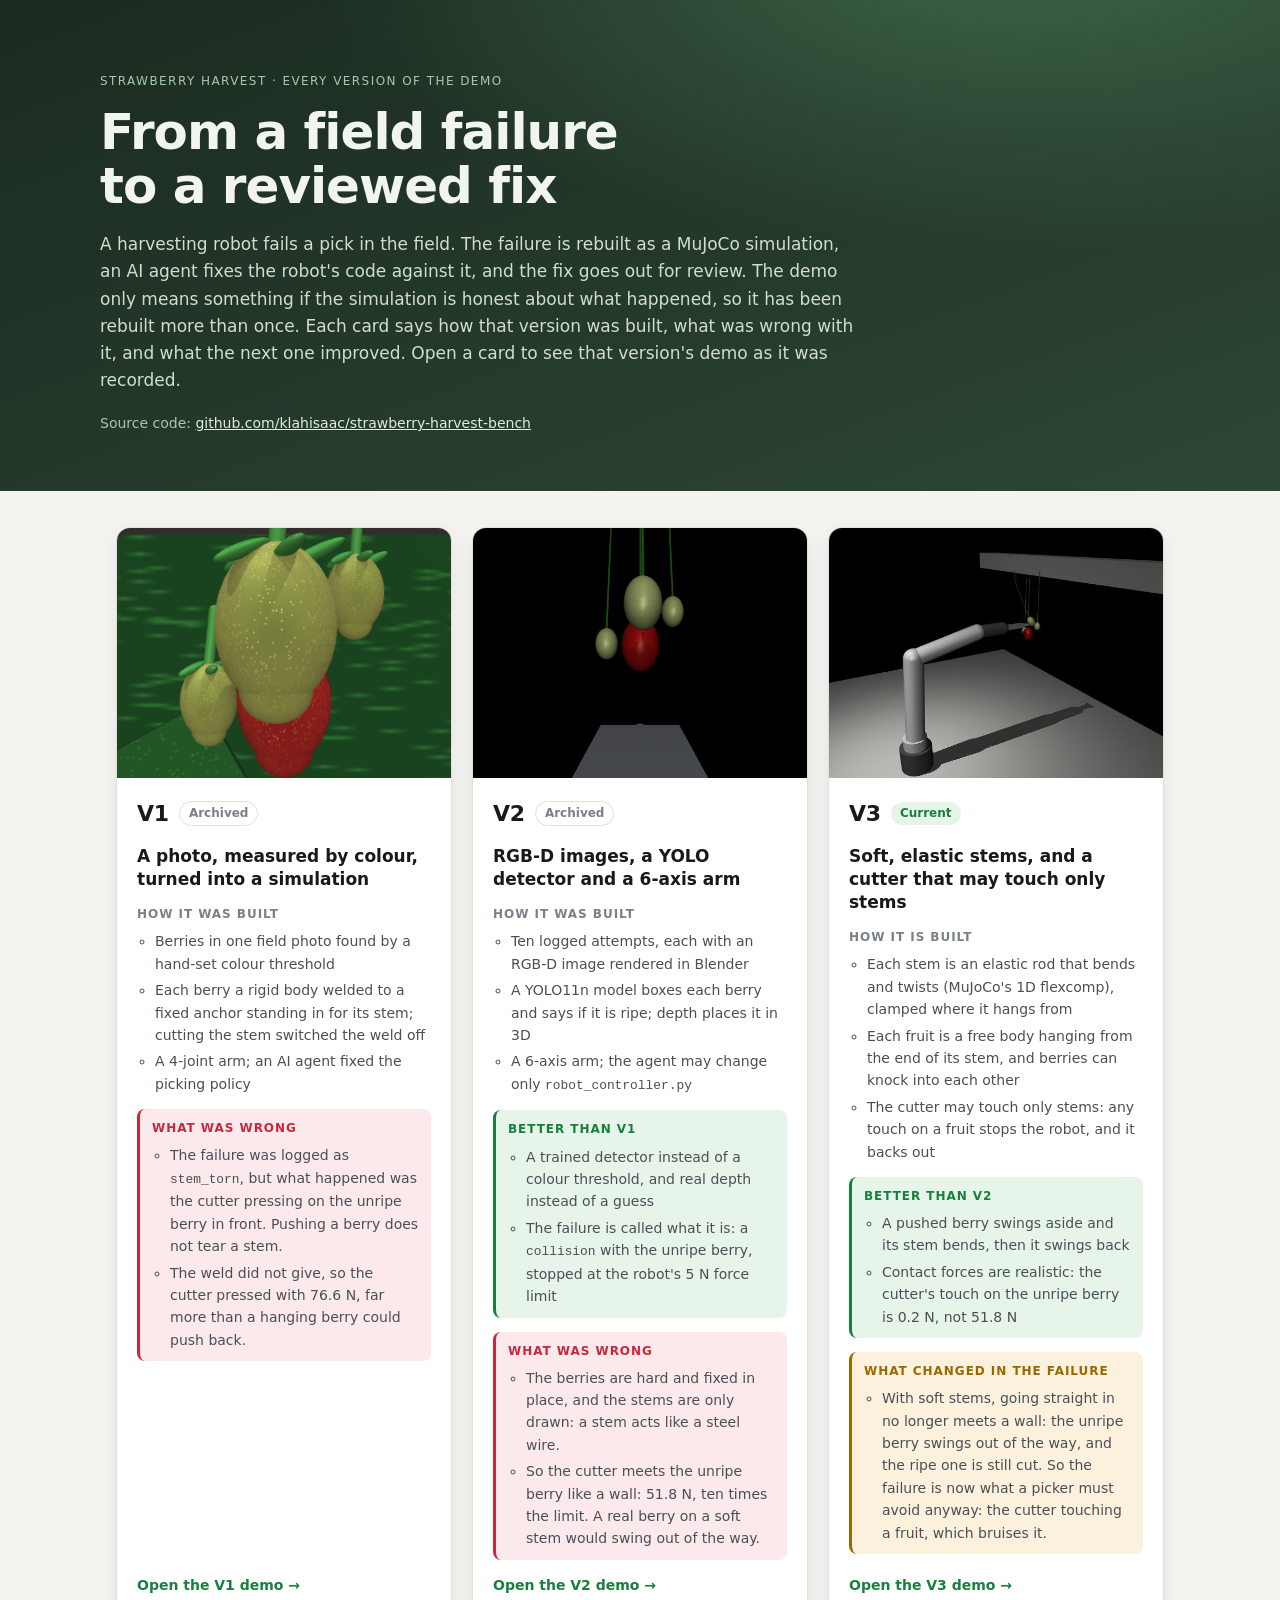
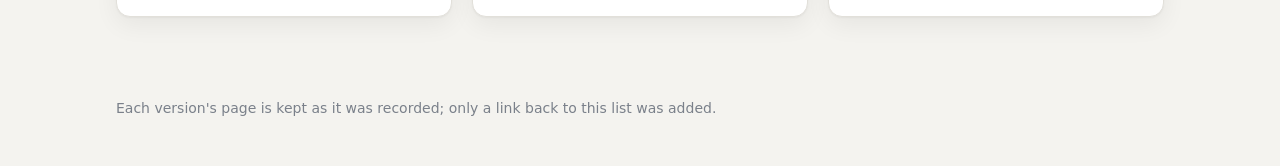
==== commit 1196fc9a: "V3: soft stems, and a cutter that may touch only stems The stems are elastic rods and the berries ca" ====
--- a/web/index.html
+++ b/web/index.html
@@ -60,7 +60,7 @@
       <a class="card" href="v2/">
         <div class="thumb"><img src="v2/demo/sim-view.png" alt="Version 2: the berries in MuJoCo, seen from the robot's camera"></div>
         <div class="body">
-          <div class="head"><span class="version">V2</span><span class="status live">Current</span></div>
+          <div class="head"><span class="version">V2</span><span class="status archived">Archived</span></div>
           <h2>RGB-D images, a YOLO detector and a 6-axis arm</h2>
           <div class="block">
             <h3>How it was built</h3>
@@ -93,37 +93,41 @@
     </li>
 
     <li>
-      <div class="card pending" aria-disabled="true">
+      <a class="card" href="v3/">
         <div class="thumb"><img src="assets/v3-preview.jpg" alt="Version 3: the unripe berry's stem bending as the cutter pushes it aside"></div>
         <div class="body">
-          <div class="head"><span class="version">V3</span><span class="status wip">In progress</span></div>
-          <h2>Soft, elastic stems</h2>
+          <div class="head"><span class="version">V3</span><span class="status live">Current</span></div>
+          <h2>Soft, elastic stems, and a cutter that may touch only stems</h2>
           <div class="block">
             <h3>How it is built</h3>
             <ul>
               <li>Each stem is an elastic rod that bends and twists (MuJoCo's 1D flexcomp), clamped where
                 it hangs from</li>
-              <li>Each fruit is a free body hanging from the end of its stem</li>
+              <li>Each fruit is a free body hanging from the end of its stem, and berries can knock
+                into each other</li>
+              <li>The cutter may touch only stems: any touch on a fruit stops the robot, and it backs
+                out</li>
             </ul>
           </div>
           <div class="block better">
             <h3>Better than V2</h3>
             <ul>
               <li>A pushed berry swings aside and its stem bends, then it swings back</li>
-              <li>Contact forces are realistic: pushing the unripe berry aside takes about 0.15 N,
+              <li>Contact forces are realistic: the cutter's touch on the unripe berry is 0.2 N,
                 not 51.8 N</li>
             </ul>
           </div>
           <div class="block open">
-            <h3>Still open</h3>
+            <h3>What changed in the failure</h3>
             <ul>
-              <li>With stems this soft, going straight in no longer fails: the unripe berry just swings
-                out of the way. The field failure needs a new, realistic cause before V3 can be a demo.</li>
+              <li>With soft stems, going straight in no longer meets a wall: the unripe berry swings out
+                of the way, and the ripe one is still cut. So the failure is now what a picker must avoid
+                anyway: the cutter touching a fruit, which bruises it.</li>
             </ul>
           </div>
-          <span class="cta">Demo not recorded yet</span>
+          <span class="cta">Open the V3 demo →</span>
         </div>
-      </div>
+      </a>
     </li>
 
   </ol>
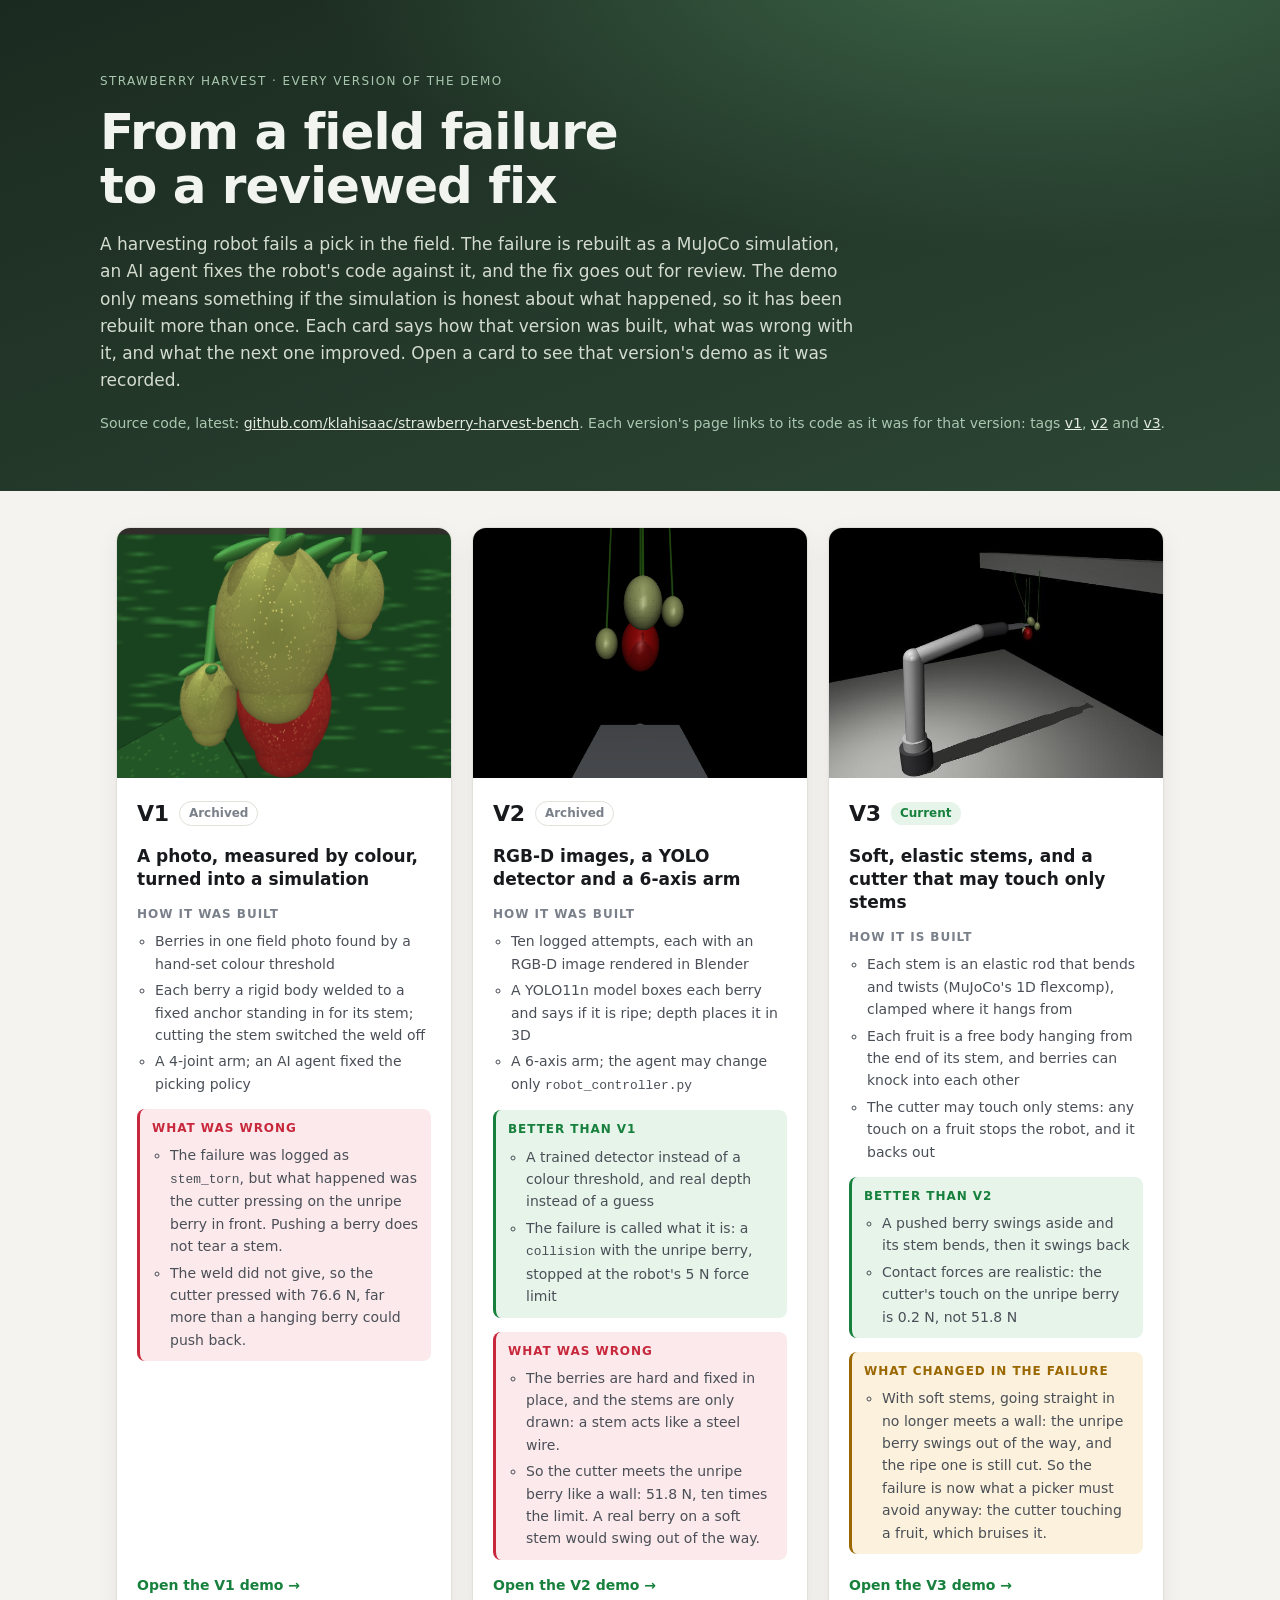
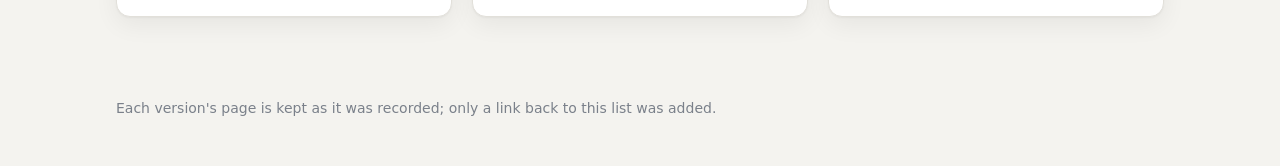
==== commit c45f3bec: "Link each version's page to its own tagged source Tags v1, v2 and v3 mark the code each recorded dem" ====
--- a/web/index.html
+++ b/web/index.html
@@ -19,8 +19,12 @@
       The demo only means something if the simulation is honest about what happened, so it has been
       rebuilt more than once. Each card says how that version was built, what was wrong with it,
       and what the next one improved. Open a card to see that version's demo as it was recorded.</p>
-    <p class="source">Source code:
-      <a href="https://github.com/klahisaac/strawberry-harvest-bench">github.com/klahisaac/strawberry-harvest-bench</a></p>
+    <p class="source">Source code, latest:
+      <a href="https://github.com/klahisaac/strawberry-harvest-bench">github.com/klahisaac/strawberry-harvest-bench</a>.
+      Each version's page links to its code as it was for that version: tags
+      <a href="https://github.com/klahisaac/strawberry-harvest-bench/tree/v1">v1</a>,
+      <a href="https://github.com/klahisaac/strawberry-harvest-bench/tree/v2">v2</a> and
+      <a href="https://github.com/klahisaac/strawberry-harvest-bench/tree/v3">v3</a>.</p>
   </div>
 </header>
 
